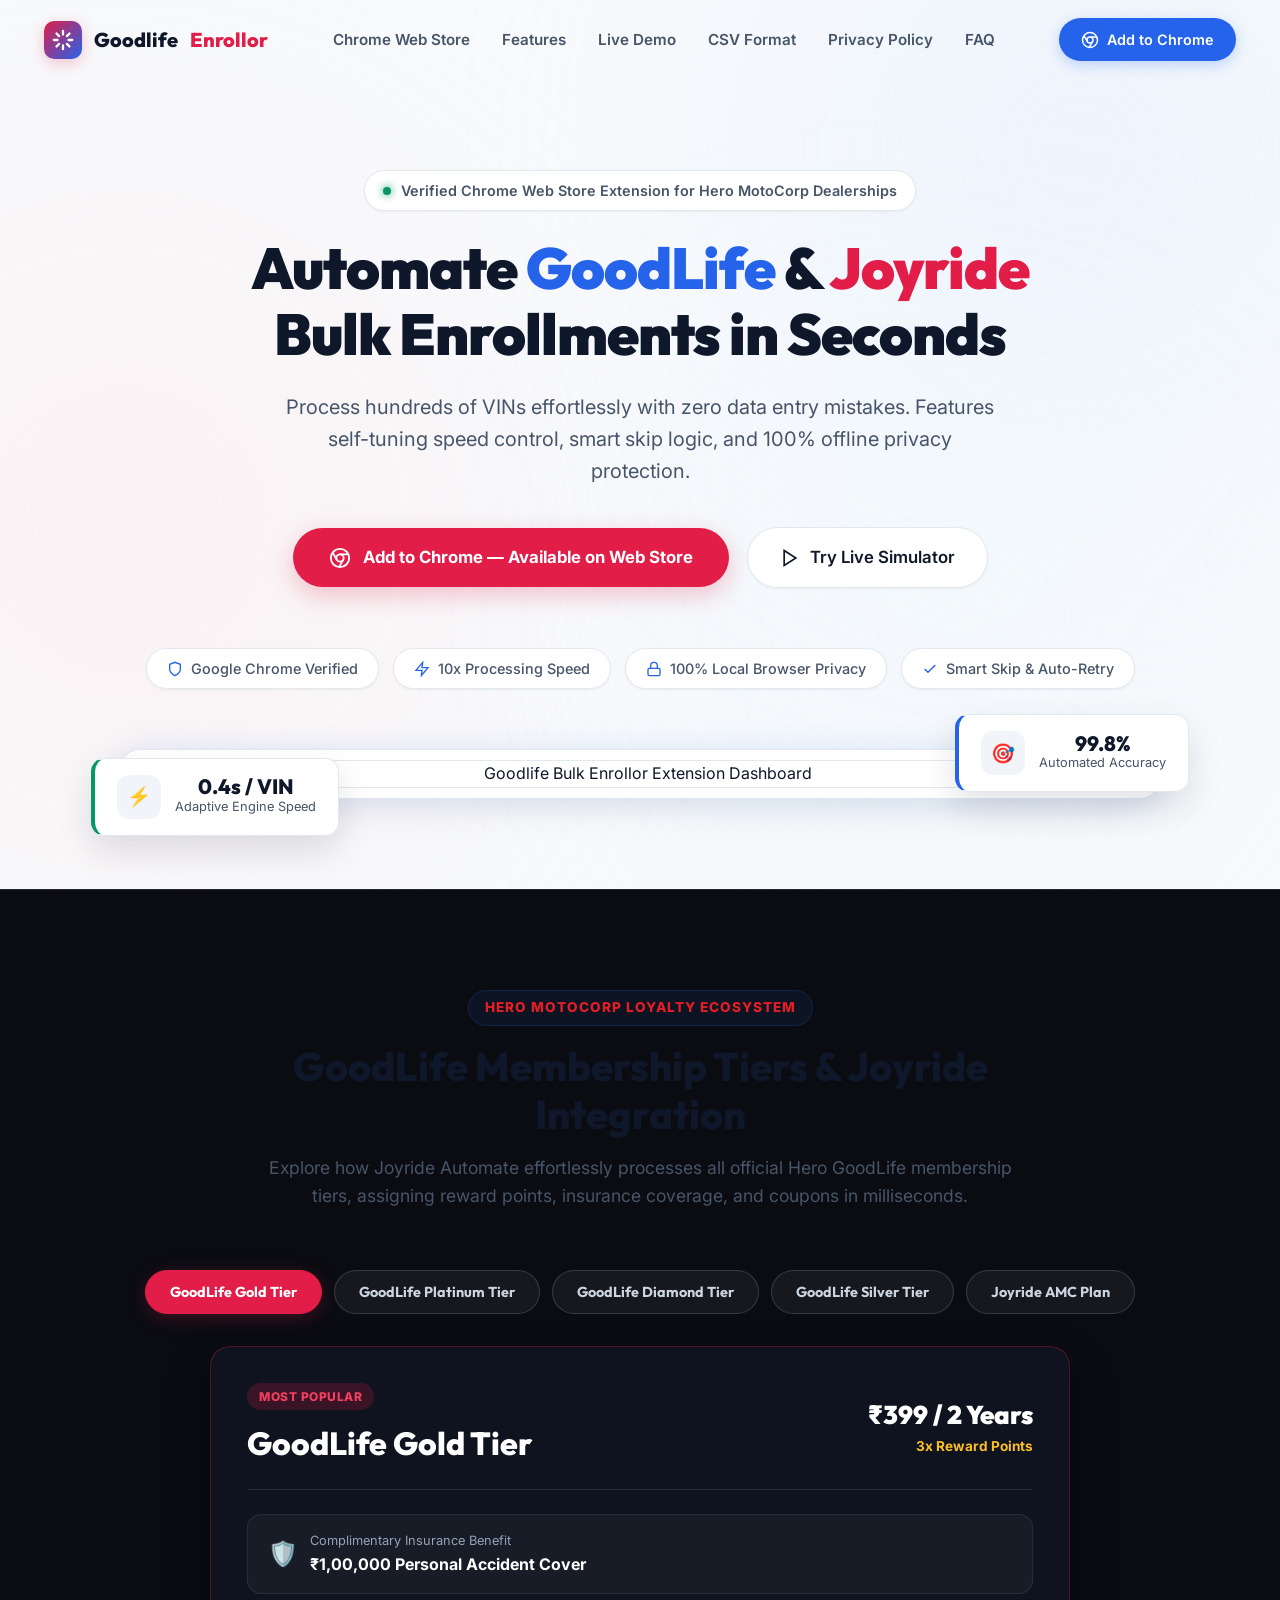
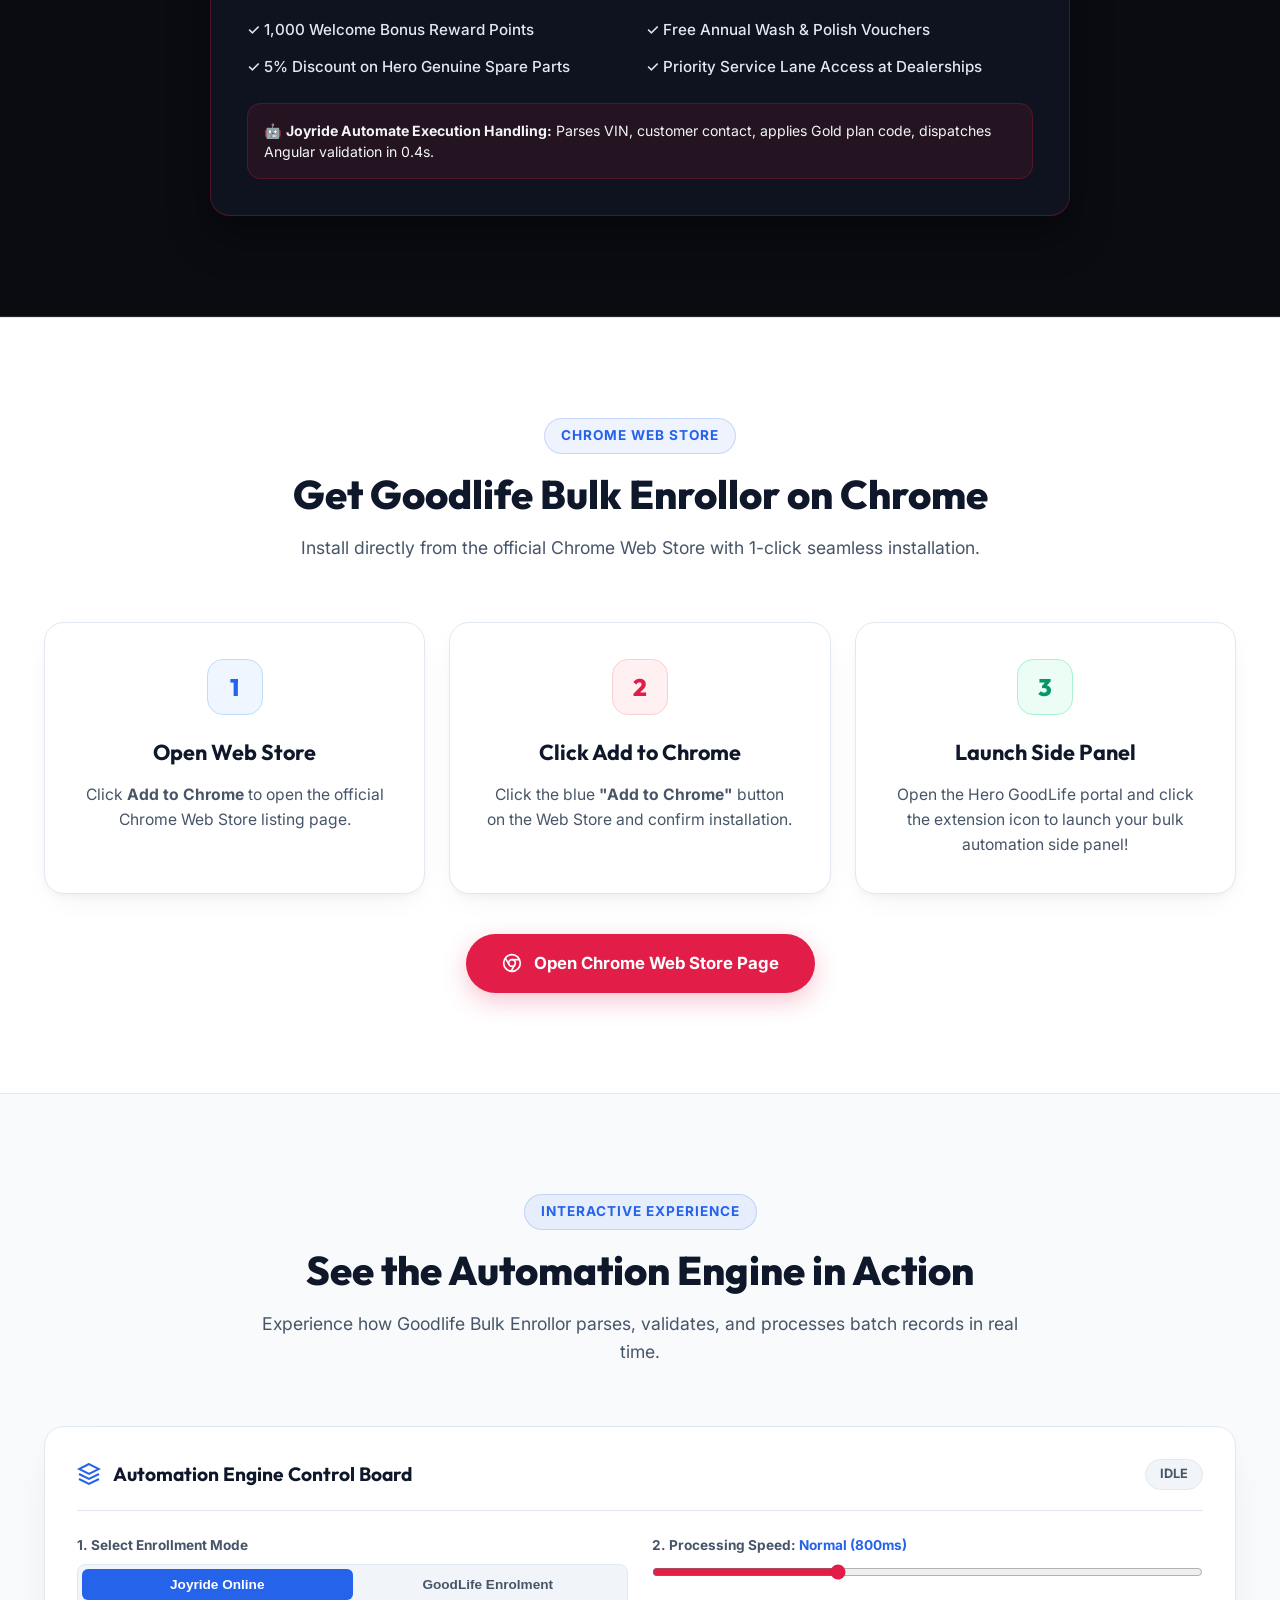
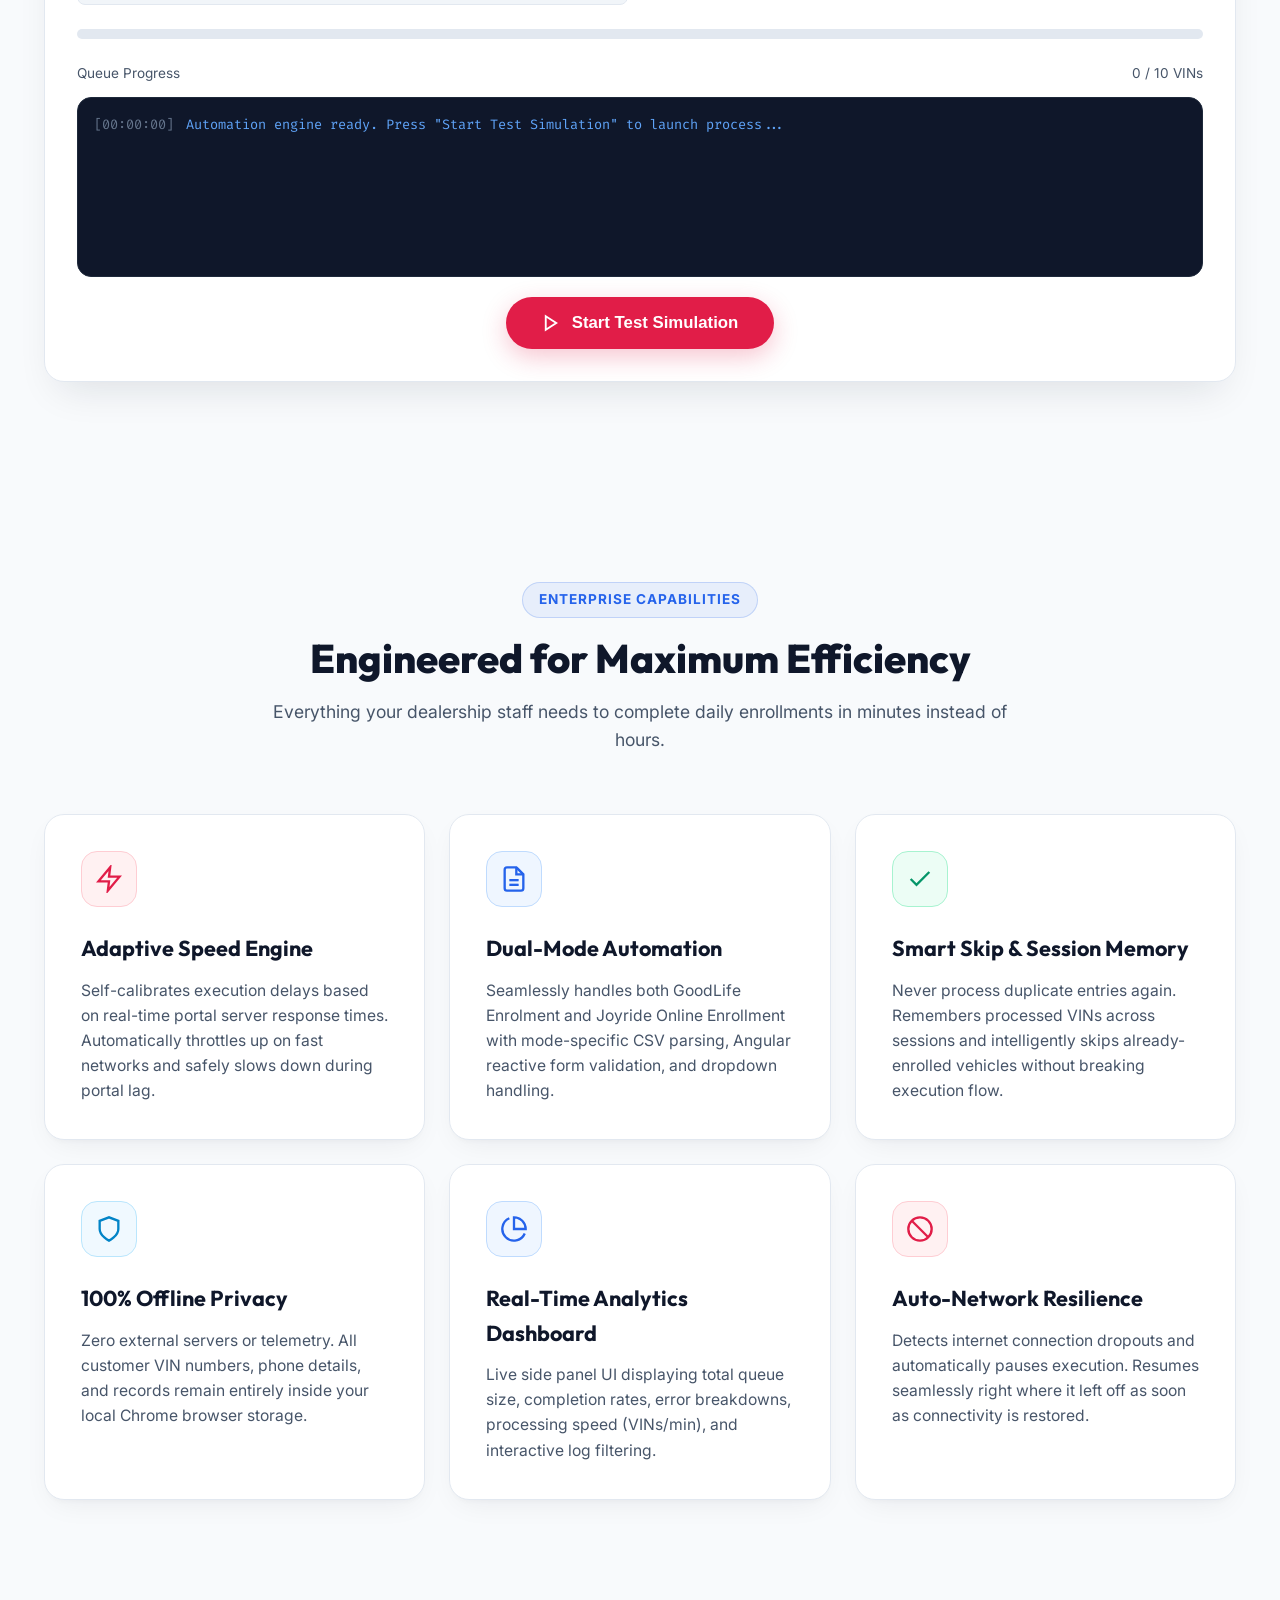
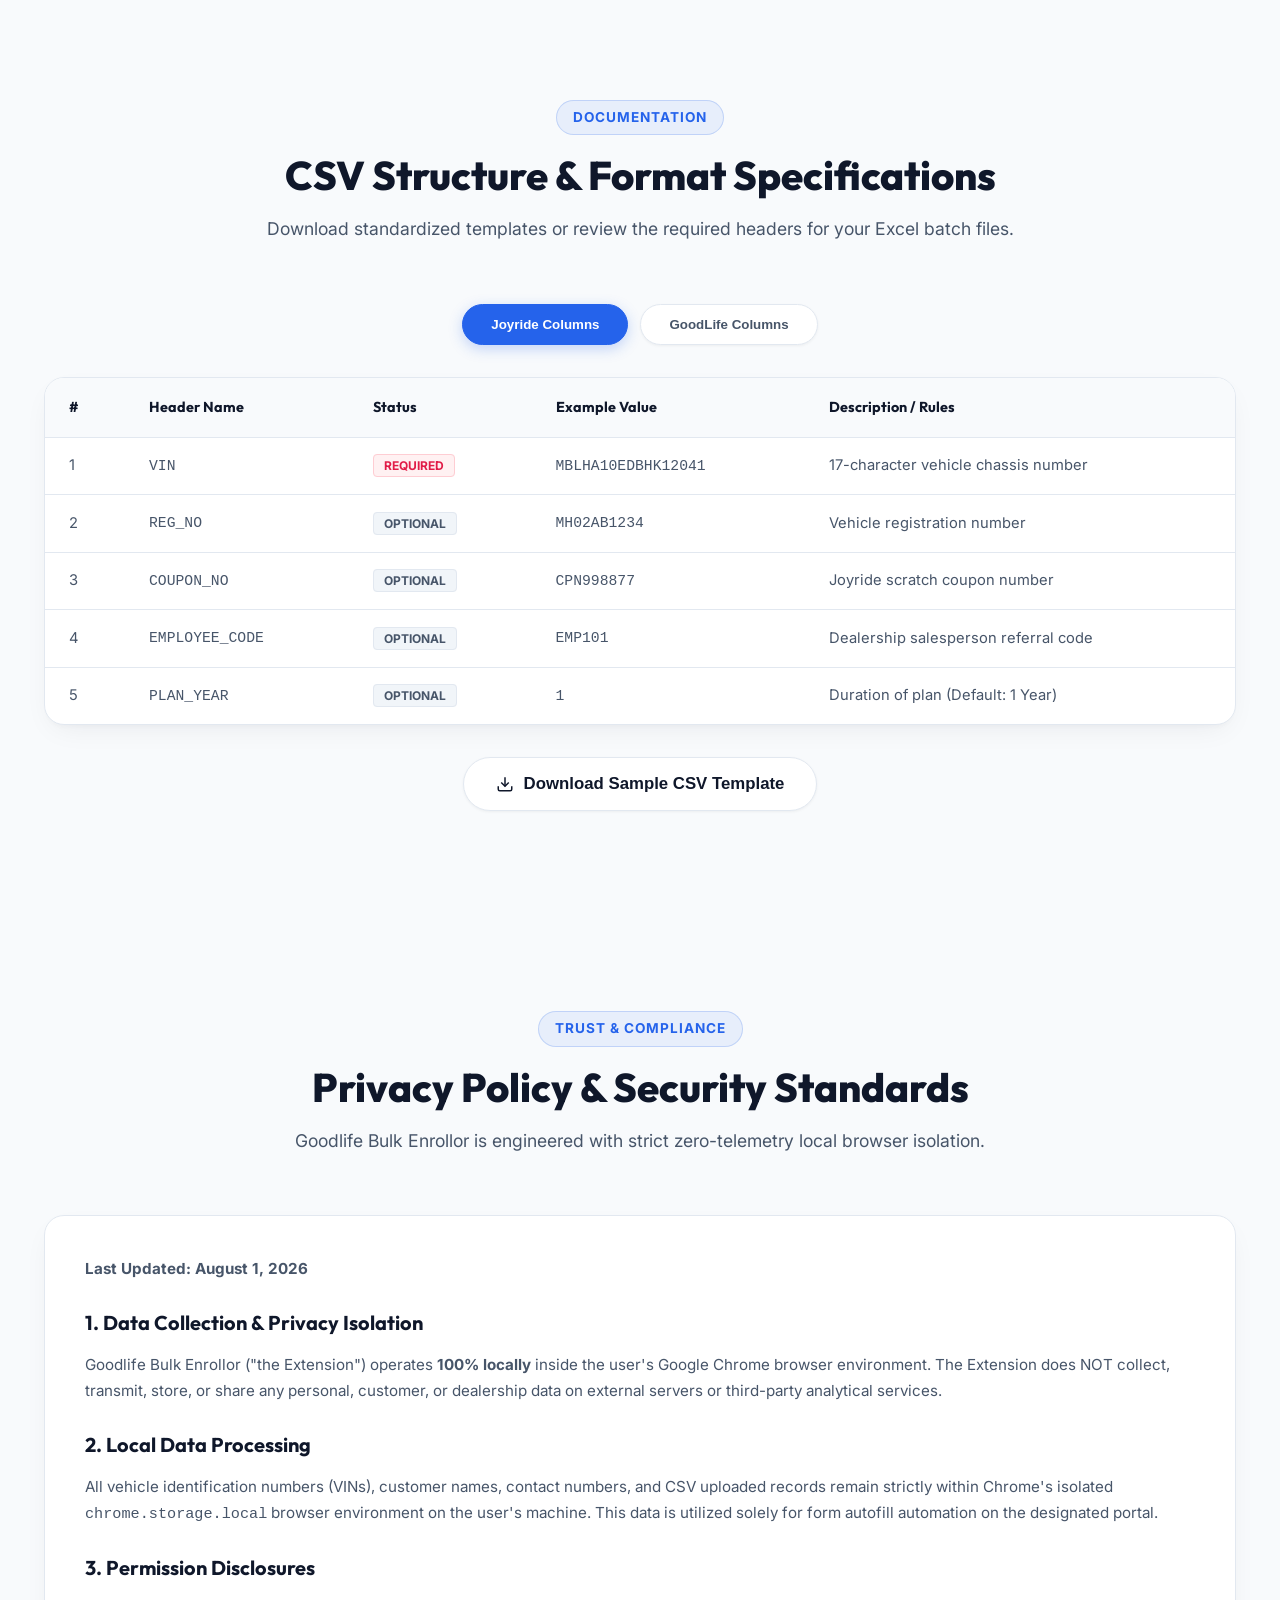
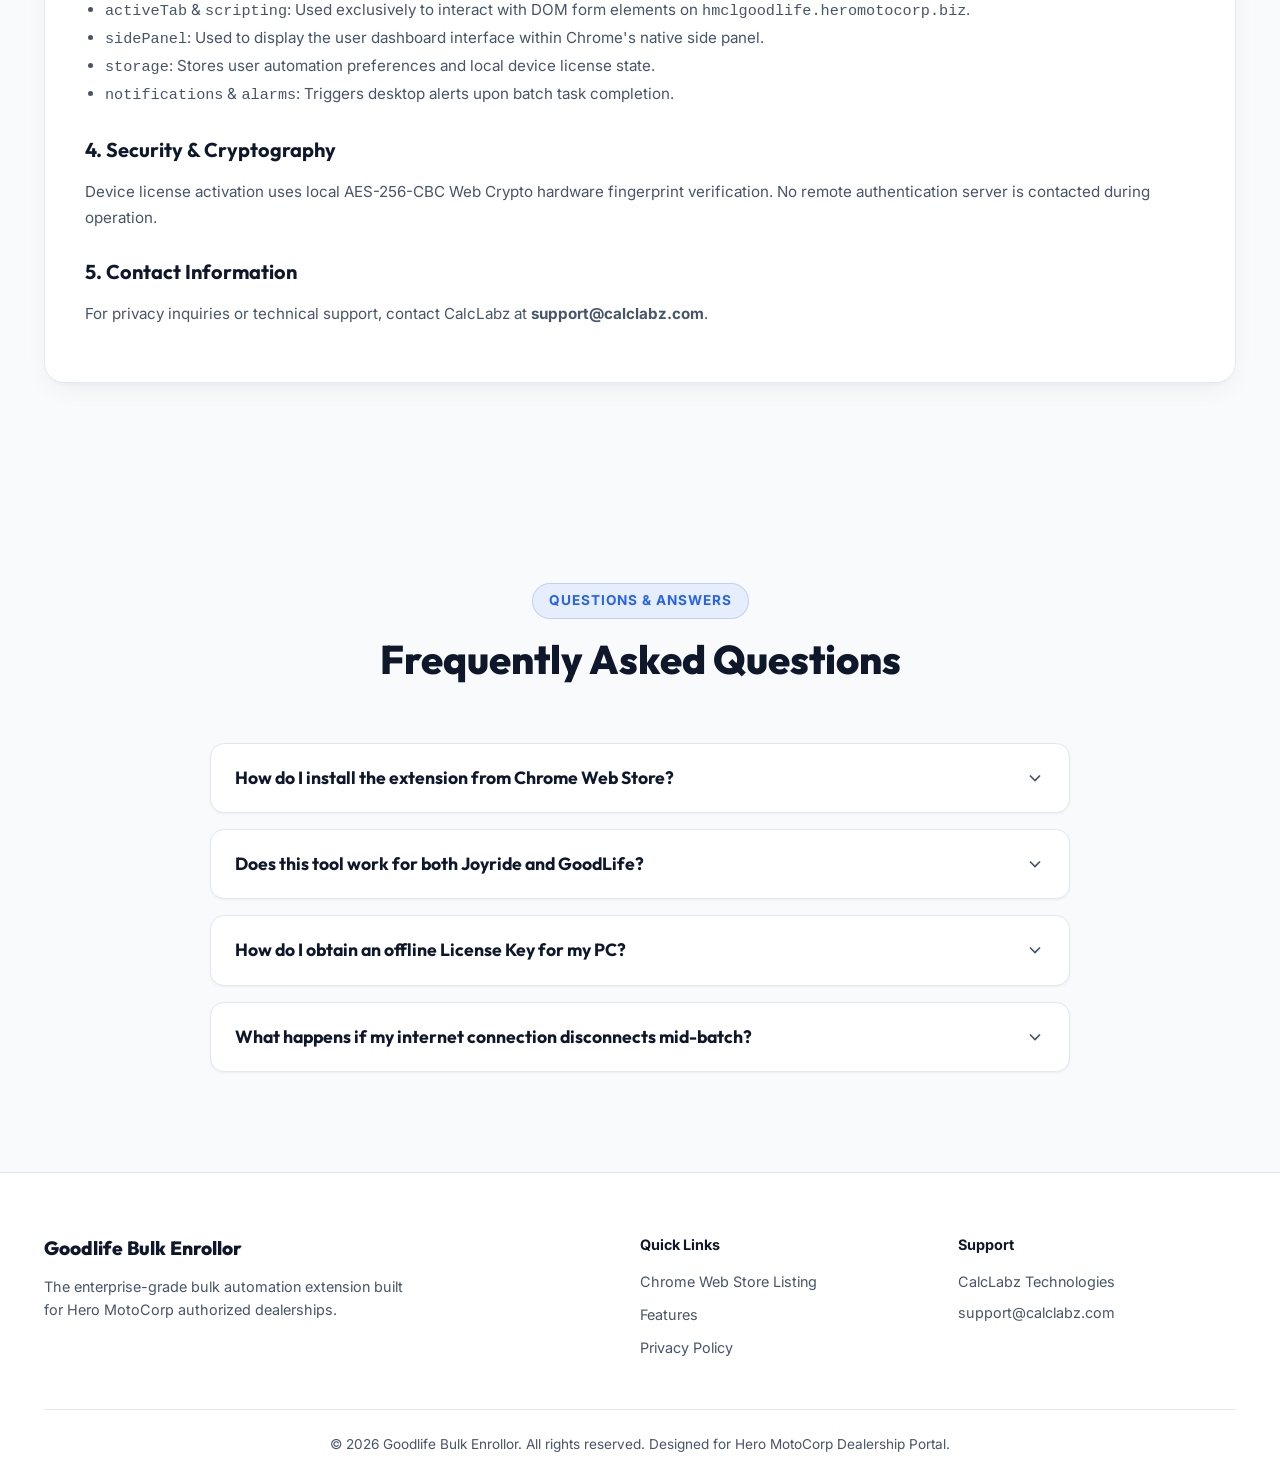
==== legacy-static/index.html @ 83f3bf1a "Initial commit: Goodlife Bulk Enrollor website" ====
<!DOCTYPE html>
<html lang="en">
<head>
  <meta charset="UTF-8">
  <meta name="viewport" content="width=device-width, initial-scale=1.0">
  <title>Goodlife Bulk Enrollor v4.0 — Official Chrome Web Store Extension</title>
  <meta name="description" content="Add Goodlife Bulk Enrollor v4.0 Chrome Extension directly from the Chrome Web Store for Hero MotoCorp authorized dealerships. Automate GoodLife & Joyride enrollments 10x faster.">
  <meta name="keywords" content="Goodlife Bulk Enrollor, Chrome Web Store, Hero MotoCorp, Joyride enrollment, Hero GoodLife portal, bulk VIN automation">
  <meta name="author" content="CalcLabz">
  
  <!-- Open Graph / Social Media -->
  <meta property="og:title" content="Goodlife Bulk Enrollor v4.0 — Chrome Web Store">
  <meta property="og:description" content="Bulk automation for GoodLife & Joyride enrollment on Hero GoodLife portal. Smart validation, intelligent processing, and offline privacy.">
  <meta property="og:type" content="website">
  <meta property="og:image" content="assets/promo_large_1280x800.png">

  <!-- Google Fonts -->
  <link rel="preconnect" href="https://fonts.googleapis.com">
  <link rel="preconnect" href="https://fonts.gstatic.com" crossorigin>
  <link href="https://fonts.googleapis.com/css2?family=Inter:wght@400;500;600;700;800&family=Outfit:wght@600;700;800;900&family=Fira+Code:wght@400;500&display=swap" rel="stylesheet">
  
  <!-- Styles -->
  <link rel="stylesheet" href="styles.css">
</head>
<body>

  <!-- Ambient Glow Effects -->
  <div class="bg-glow-container" aria-hidden="true">
    <div class="glow-orb glow-orb-1"></div>
    <div class="glow-orb glow-orb-2"></div>
    <div class="glow-orb glow-orb-3"></div>
  </div>

  <!-- Navigation Bar -->
  <nav class="navbar" id="navbar">
    <div class="container nav-container">
      <a href="#" class="brand-logo" id="nav-brand">
        <div class="brand-icon">
          <svg width="22" height="22" viewBox="0 0 24 24" fill="none" stroke="currentColor" stroke-width="2.5" stroke-linecap="round" stroke-linejoin="round"><path d="M12 2v4M12 18v4M4.93 4.93l2.83 2.83M16.24 16.24l2.83 2.83M2 12h4M18 12h4M4.93 19.07l2.83-2.83M16.24 7.76l2.83-2.83"/></svg>
        </div>
        Goodlife <span class="text-gradient-red">Enrollor</span>
      </a>

      <ul class="nav-links">
        <li><a href="#install" class="nav-link" id="link-install">Chrome Web Store</a></li>
        <li><a href="#features" class="nav-link" id="link-features">Features</a></li>
        <li><a href="#simulator" class="nav-link" id="link-simulator">Live Demo</a></li>
        <li><a href="#csv-guide" class="nav-link" id="link-csv">CSV Format</a></li>
        <li><a href="#privacy-policy" class="nav-link" id="link-privacy">Privacy Policy</a></li>
        <li><a href="#faq" class="nav-link" id="link-faq">FAQ</a></li>
      </ul>

      <a href="https://chromewebstore.google.com/" target="_blank" rel="noopener noreferrer" class="nav-cta-btn" id="nav-cws-btn">
        <svg width="18" height="18" viewBox="0 0 24 24" fill="none" stroke="currentColor" stroke-width="2"><circle cx="12" cy="12" r="10"/><circle cx="12" cy="12" r="4"/><line x1="21.17" y1="8" x2="12" y2="8"/><line x1="3.95" y1="6.06" x2="8.54" y2="14"/><line x1="10.88" y1="21.94" x2="15.46" y2="14"/></svg>
        Add to Chrome
      </a>
    </div>
  </nav>

  <!-- Hero Section -->
  <section class="hero" id="hero">
    <div class="container">
      <div class="hero-badge">
        <span class="hero-badge-dot"></span>
        Verified Chrome Web Store Extension for Hero MotoCorp Dealerships
      </div>

      <h1 class="hero-title">
        Automate <span class="text-gradient-blue">GoodLife</span> & <span class="text-gradient-red">Joyride</span> Bulk Enrollments in Seconds
      </h1>

      <p class="hero-description">
        Process hundreds of VINs effortlessly with zero data entry mistakes. Features self-tuning speed control, smart skip logic, and 100% offline privacy protection.
      </p>

      <div class="hero-actions">
        <a href="https://chromewebstore.google.com/" target="_blank" rel="noopener noreferrer" class="btn-primary" id="btn-hero-cws">
          <svg width="22" height="22" viewBox="0 0 24 24" fill="none" stroke="currentColor" stroke-width="2"><circle cx="12" cy="12" r="10"/><circle cx="12" cy="12" r="4"/><line x1="21.17" y1="8" x2="12" y2="8"/><line x1="3.95" y1="6.06" x2="8.54" y2="14"/><line x1="10.88" y1="21.94" x2="15.46" y2="14"/></svg>
          Add to Chrome — Available on Web Store
        </a>
        <a href="#simulator" class="btn-secondary" id="btn-hero-demo">
          <svg width="20" height="20" viewBox="0 0 24 24" fill="none" stroke="currentColor" stroke-width="2"><polygon points="5 3 19 12 5 21 5 3"/></svg>
          Try Live Simulator
        </a>
      </div>

      <div class="feature-pills">
        <div class="pill">
          <svg width="16" height="16" viewBox="0 0 24 24" fill="none" stroke="currentColor" stroke-width="2"><path d="M12 22s8-4 8-10V5l-8-3-8 3v7c0 6 8 10 8 10z"/></svg>
          Google Chrome Verified
        </div>
        <div class="pill">
          <svg width="16" height="16" viewBox="0 0 24 24" fill="none" stroke="currentColor" stroke-width="2"><path d="M13 2L3 14h9l-1 8 10-12h-9l1-8z"/></svg>
          10x Processing Speed
        </div>
        <div class="pill">
          <svg width="16" height="16" viewBox="0 0 24 24" fill="none" stroke="currentColor" stroke-width="2"><rect x="3" y="11" width="18" height="11" rx="2" ry="2"/><path d="M7 11V7a5 5 0 0 1 10 0v4"/></svg>
          100% Local Browser Privacy
        </div>
        <div class="pill">
          <svg width="16" height="16" viewBox="0 0 24 24" fill="none" stroke="currentColor" stroke-width="2"><polyline points="20 6 9 17 4 12"/></svg>
          Smart Skip & Auto-Retry
        </div>
      </div>

      <!-- App Product Screenshot Showcase -->
      <div class="showcase-frame">
        <img src="assets/promo_large_1280x800.png" alt="Goodlife Bulk Enrollor Extension Dashboard" class="showcase-img" id="hero-showcase-img">

        <!-- Floating Stats Widgets -->
        <div class="floating-stat floating-stat-1">
          <div class="stat-icon-wrap" style="color: #059669;">⚡</div>
          <div>
            <div class="stat-val">0.4s / VIN</div>
            <div class="stat-lbl">Adaptive Engine Speed</div>
          </div>
        </div>

        <div class="floating-stat floating-stat-2">
          <div class="stat-icon-wrap" style="color: #2563eb;">🎯</div>
          <div>
            <div class="stat-val">99.8%</div>
            <div class="stat-lbl">Automated Accuracy</div>
          </div>
        </div>
  </section>

  <!-- Hero GoodLife Membership Tiers & Joyride Integration Section (Inspired by heromotocorp.com/en-in/good-life.html) -->
  <section class="section" id="tiers" style="background: #0a0c12; border-top: 1px solid rgba(255,255,255,0.1); border-bottom: 1px solid rgba(255,255,255,0.1);">
    <div class="container">
      <div class="section-header">
        <div class="section-tag" style="color: #E31E24; font-weight: 800;">Hero MotoCorp Loyalty Ecosystem</div>
        <h2 class="section-title">GoodLife Membership Tiers & Joyride Integration</h2>
        <p class="section-subtitle">Explore how Joyride Automate effortlessly processes all official Hero GoodLife membership tiers, assigning reward points, insurance coverage, and coupons in milliseconds.</p>
      </div>

      <!-- Tier Tabs -->
      <div class="tier-tabs-container" style="display: flex; flex-wrap: wrap; justify-content: center; gap: 12px; margin-bottom: 32px;">
        <button class="tier-tab-btn active" data-tier="gold">GoodLife Gold Tier</button>
        <button class="tier-tab-btn" data-tier="platinum">GoodLife Platinum Tier</button>
        <button class="tier-tab-btn" data-tier="diamond">GoodLife Diamond Tier</button>
        <button class="tier-tab-btn" data-tier="silver">GoodLife Silver Tier</button>
        <button class="tier-tab-btn" data-tier="joyride">Joyride AMC Plan</button>
      </div>

      <!-- Active Tier Display Card -->
      <div id="tier-card-container" class="tier-card-box">
        <div class="tier-card-header">
          <div>
            <span class="tier-badge" id="tier-badge-text">MOST POPULAR</span>
            <h3 class="tier-title" id="tier-title-text">GoodLife Gold Tier</h3>
          </div>
          <div style="text-align: right;">
            <div class="tier-price" id="tier-price-text">₹399 / 2 Years</div>
            <div class="tier-points" id="tier-points-text">3x Reward Points</div>
          </div>
        </div>

        <div class="tier-insurance-box">
          <div style="font-size: 1.5rem; margin-right: 12px;">🛡️</div>
          <div>
            <div style="font-size: 0.8rem; color: #94a3b8;">Complimentary Insurance Benefit</div>
            <div style="font-weight: 700; color: #ffffff;" id="tier-insurance-text">₹1,00,000 Personal Accident Cover</div>
          </div>
        </div>

        <ul class="tier-perks-list" id="tier-perks-list">
          <li>✓ 1,000 Welcome Bonus Reward Points</li>
          <li>✓ Free Annual Wash & Polish Vouchers</li>
          <li>✓ 5% Discount on Hero Genuine Spare Parts</li>
          <li>✓ Priority Service Lane Access at Dealerships</li>
        </ul>

        <div class="tier-automation-note">
          🤖 <strong>Joyride Automate Execution Handling:</strong> <span id="tier-note-text">Parses VIN, customer contact, applies Gold plan code, dispatches Angular validation in 0.4s.</span>
        </div>
      </div>
    </div>
  </section>

  <!-- Chrome Web Store Direct Install Banner -->
  <section class="section" id="install" style="background: #ffffff; border-top: 1px solid var(--border-light); border-bottom: 1px solid var(--border-light);">
    <div class="container">
      <div class="section-header">
        <div class="section-tag">Chrome Web Store</div>
        <h2 class="section-title">Get Goodlife Bulk Enrollor on Chrome</h2>
        <p class="section-subtitle">Install directly from the official Chrome Web Store with 1-click seamless installation.</p>
      </div>

      <div class="features-grid" style="grid-template-columns: repeat(auto-fit, minmax(300px, 1fr));">
        <!-- Step 1 -->
        <div class="card" style="text-align: center;">
          <div class="card-icon blue" style="margin: 0 auto 20px;">
            <span style="font-family: var(--font-heading); font-size: 1.5rem; font-weight: 800;">1</span>
          </div>
          <h3 class="card-title">Open Web Store</h3>
          <p class="card-text">
            Click <strong>Add to Chrome</strong> to open the official Chrome Web Store listing page.
          </p>
        </div>

        <!-- Step 2 -->
        <div class="card" style="text-align: center;">
          <div class="card-icon red" style="margin: 0 auto 20px;">
            <span style="font-family: var(--font-heading); font-size: 1.5rem; font-weight: 800;">2</span>
          </div>
          <h3 class="card-title">Click Add to Chrome</h3>
          <p class="card-text">
            Click the blue <strong>"Add to Chrome"</strong> button on the Web Store and confirm installation.
          </p>
        </div>

        <!-- Step 3 -->
        <div class="card" style="text-align: center;">
          <div class="card-icon green" style="margin: 0 auto 20px;">
            <span style="font-family: var(--font-heading); font-size: 1.5rem; font-weight: 800;">3</span>
          </div>
          <h3 class="card-title">Launch Side Panel</h3>
          <p class="card-text">
            Open the Hero GoodLife portal and click the extension icon to launch your bulk automation side panel!
          </p>
        </div>
      </div>

      <div style="text-align: center; margin-top: 40px;">
        <a href="https://chromewebstore.google.com/" target="_blank" rel="noopener noreferrer" class="btn-primary">
          <svg width="20" height="20" viewBox="0 0 24 24" fill="none" stroke="currentColor" stroke-width="2"><circle cx="12" cy="12" r="10"/><circle cx="12" cy="12" r="4"/><line x1="21.17" y1="8" x2="12" y2="8"/><line x1="3.95" y1="6.06" x2="8.54" y2="14"/><line x1="10.88" y1="21.94" x2="15.46" y2="14"/></svg>
          Open Chrome Web Store Page
        </a>
      </div>
    </div>
  </section>

  <!-- Live Automation Simulator Section -->
  <section class="section" id="simulator">
    <div class="container">
      <div class="section-header">
        <div class="section-tag">Interactive Experience</div>
        <h2 class="section-title">See the Automation Engine in Action</h2>
        <p class="section-subtitle">Experience how Goodlife Bulk Enrollor parses, validates, and processes batch records in real time.</p>
      </div>

      <div class="simulator-box">
        <div class="sim-header">
          <div class="sim-title">
            <svg width="24" height="24" viewBox="0 0 24 24" fill="none" stroke="#2563eb" stroke-width="2"><polygon points="12 2 2 7 12 12 22 7 12 2"/><polyline points="2 17 12 22 22 17"/><polyline points="2 12 12 17 22 12"/></svg>
            Automation Engine Control Board
          </div>
          <span class="sim-status-badge" id="sim-badge">IDLE</span>
        </div>

        <div class="sim-controls-grid">
          <div class="sim-field-group">
            <label class="sim-label">1. Select Enrollment Mode</label>
            <div class="sim-tab-group">
              <button class="sim-tab-btn active" id="sim-tab-joyride">Joyride Online</button>
              <button class="sim-tab-btn" id="sim-tab-goodlife">GoodLife Enrolment</button>
            </div>
          </div>

          <div class="sim-field-group">
            <label class="sim-label">2. Processing Speed: <span id="sim-speed-val" style="color: #2563eb;">Normal (800ms)</span></label>
            <input type="range" min="1" max="4" value="2" class="sim-slider" id="sim-speed-slider">
          </div>
        </div>

        <div class="sim-progress-bar">
          <div class="sim-progress-fill" id="sim-progress-fill"></div>
        </div>

        <div style="display: flex; justify-content: space-between; margin-bottom: 12px; font-size: 0.85rem; color: var(--text-muted);">
          <span>Queue Progress</span>
          <span id="sim-count-text">0 / 10 VINs</span>
        </div>

        <div class="sim-output-console" id="sim-log">
          <div class="log-line"><span class="log-time">[00:00:00]</span> <span class="log-info">Automation engine ready. Press "Start Test Simulation" to launch process...</span></div>
        </div>

        <div style="text-align: center;">
          <button class="btn-primary" id="btn-start-sim">
            <svg width="18" height="18" viewBox="0 0 24 24" fill="none" stroke="currentColor" stroke-width="2.5"><polygon points="5 3 19 12 5 21 5 3"/></svg>
            Start Test Simulation
          </button>
          <button class="btn-secondary" id="btn-stop-sim" style="display: none; color: #e11d48; border-color: rgba(225, 29, 72, 0.3);">
            <svg width="18" height="18" viewBox="0 0 24 24" fill="none" stroke="currentColor" stroke-width="2.5"><rect x="6" y="6" width="12" height="12"/></svg>
            Pause Automation
          </button>
        </div>
      </div>
    </div>
  </section>

  <!-- Key Features Grid -->
  <section class="section" id="features">
    <div class="container">
      <div class="section-header">
        <div class="section-tag">Enterprise Capabilities</div>
        <h2 class="section-title">Engineered for Maximum Efficiency</h2>
        <p class="section-subtitle">Everything your dealership staff needs to complete daily enrollments in minutes instead of hours.</p>
      </div>

      <div class="features-grid">
        <!-- Feature 1 -->
        <div class="card">
          <div class="card-icon red">
            <svg width="28" height="28" viewBox="0 0 24 24" fill="none" stroke="currentColor" stroke-width="2"><polygon points="13 2 3 14 12 14 11 22 21 10 12 10 13 2"/></svg>
          </div>
          <h3 class="card-title">Adaptive Speed Engine</h3>
          <p class="card-text">Self-calibrates execution delays based on real-time portal server response times. Automatically throttles up on fast networks and safely slows down during portal lag.</p>
        </div>

        <!-- Feature 2 -->
        <div class="card">
          <div class="card-icon">
            <svg width="28" height="28" viewBox="0 0 24 24" fill="none" stroke="currentColor" stroke-width="2"><path d="M14 2H6a2 2 0 0 0-2 2v16a2 2 0 0 0 2 2h12a2 2 0 0 0 2-2V8z"/><polyline points="14 2 14 8 20 8"/><line x1="16" y1="13" x2="8" y2="13"/><line x1="16" y1="17" x2="8" y2="17"/></svg>
          </div>
          <h3 class="card-title">Dual-Mode Automation</h3>
          <p class="card-text">Seamlessly handles both GoodLife Enrolment and Joyride Online Enrollment with mode-specific CSV parsing, Angular reactive form validation, and dropdown handling.</p>
        </div>

        <!-- Feature 3 -->
        <div class="card">
          <div class="card-icon green">
            <svg width="28" height="28" viewBox="0 0 24 24" fill="none" stroke="currentColor" stroke-width="2"><polyline points="20 6 9 17 4 12"/></svg>
          </div>
          <h3 class="card-title">Smart Skip & Session Memory</h3>
          <p class="card-text">Never process duplicate entries again. Remembers processed VINs across sessions and intelligently skips already-enrolled vehicles without breaking execution flow.</p>
        </div>

        <!-- Feature 4 -->
        <div class="card">
          <div class="card-icon cyan">
            <svg width="28" height="28" viewBox="0 0 24 24" fill="none" stroke="currentColor" stroke-width="2"><path d="M12 22s8-4 8-10V5l-8-3-8 3v7c0 6 8 10 8 10z"/></svg>
          </div>
          <h3 class="card-title">100% Offline Privacy</h3>
          <p class="card-text">Zero external servers or telemetry. All customer VIN numbers, phone details, and records remain entirely inside your local Chrome browser storage.</p>
        </div>

        <!-- Feature 5 -->
        <div class="card">
          <div class="card-icon">
            <svg width="28" height="28" viewBox="0 0 24 24" fill="none" stroke="currentColor" stroke-width="2"><path d="M21.21 15.89A10 10 0 1 1 8 2.83"/><path d="M22 12A10 10 0 0 0 12 2v10z"/></svg>
          </div>
          <h3 class="card-title">Real-Time Analytics Dashboard</h3>
          <p class="card-text">Live side panel UI displaying total queue size, completion rates, error breakdowns, processing speed (VINs/min), and interactive log filtering.</p>
        </div>

        <!-- Feature 6 -->
        <div class="card">
          <div class="card-icon red">
            <svg width="28" height="28" viewBox="0 0 24 24" fill="none" stroke="currentColor" stroke-width="2"><circle cx="12" cy="12" r="10"/><line x1="4.93" y1="4.93" x2="19.07" y2="19.07"/></svg>
          </div>
          <h3 class="card-title">Auto-Network Resilience</h3>
          <p class="card-text">Detects internet connection dropouts and automatically pauses execution. Resumes seamlessly right where it left off as soon as connectivity is restored.</p>
        </div>
      </div>
    </div>
  </section>

  <!-- CSV Format Guide Section -->
  <section class="section" id="csv-guide">
    <div class="container">
      <div class="section-header">
        <div class="section-tag">Documentation</div>
        <h2 class="section-title">CSV Structure & Format Specifications</h2>
        <p class="section-subtitle">Download standardized templates or review the required headers for your Excel batch files.</p>
      </div>

      <div class="csv-tabs">
        <button class="csv-tab-btn active" id="csv-tab-joyride">Joyride Columns</button>
        <button class="csv-tab-btn" id="csv-tab-goodlife">GoodLife Columns</button>
      </div>

      <div class="table-wrapper">
        <!-- Joyride Table -->
        <table class="data-table" id="table-joyride">
          <thead>
            <tr>
              <th>#</th>
              <th>Header Name</th>
              <th>Status</th>
              <th>Example Value</th>
              <th>Description / Rules</th>
            </tr>
          </thead>
          <tbody>
            <tr>
              <td>1</td>
              <td><code>VIN</code></td>
              <td><span class="req-badge req-yes">Required</span></td>
              <td><code>MBLHA10EDBHK12041</code></td>
              <td>17-character vehicle chassis number</td>
            </tr>
            <tr>
              <td>2</td>
              <td><code>REG_NO</code></td>
              <td><span class="req-badge req-no">Optional</span></td>
              <td><code>MH02AB1234</code></td>
              <td>Vehicle registration number</td>
            </tr>
            <tr>
              <td>3</td>
              <td><code>COUPON_NO</code></td>
              <td><span class="req-badge req-no">Optional</span></td>
              <td><code>CPN998877</code></td>
              <td>Joyride scratch coupon number</td>
            </tr>
            <tr>
              <td>4</td>
              <td><code>EMPLOYEE_CODE</code></td>
              <td><span class="req-badge req-no">Optional</span></td>
              <td><code>EMP101</code></td>
              <td>Dealership salesperson referral code</td>
            </tr>
            <tr>
              <td>5</td>
              <td><code>PLAN_YEAR</code></td>
              <td><span class="req-badge req-no">Optional</span></td>
              <td><code>1</code></td>
              <td>Duration of plan (Default: 1 Year)</td>
            </tr>
          </tbody>
        </table>

        <!-- GoodLife Table -->
        <table class="data-table" id="table-goodlife" style="display: none;">
          <thead>
            <tr>
              <th>#</th>
              <th>Header Name</th>
              <th>Status</th>
              <th>Example Value</th>
              <th>Description / Rules</th>
            </tr>
          </thead>
          <tbody>
            <tr>
              <td>1</td>
              <td><code>VIN</code></td>
              <td><span class="req-badge req-yes">Required</span></td>
              <td><code>MBLHA10EDBHK12041</code></td>
              <td>17-character vehicle chassis number</td>
            </tr>
            <tr>
              <td>2</td>
              <td><code>CUSTOMER_NAME</code></td>
              <td><span class="req-badge req-yes">Required</span></td>
              <td><code>Rajesh Kumar</code></td>
              <td>Full customer name</td>
            </tr>
            <tr>
              <td>3</td>
              <td><code>MOBILE</code></td>
              <td><span class="req-badge req-yes">Required</span></td>
              <td><code>9876543210</code></td>
              <td>10-digit primary mobile number</td>
            </tr>
            <tr>
              <td>4</td>
              <td><code>DOB</code></td>
              <td><span class="req-badge req-no">Optional</span></td>
              <td><code>1992-05-15</code></td>
              <td>Date of birth (YYYY-MM-DD)</td>
            </tr>
            <tr>
              <td>5</td>
              <td><code>STATE</code></td>
              <td><span class="req-badge req-no">Optional</span></td>
              <td><code>Maharashtra</code></td>
              <td>Cascading district dropdown state</td>
            </tr>
          </tbody>
        </table>
      </div>

      <div style="text-align: center; margin-top: 32px;">
        <button class="btn-secondary" id="btn-download-csv">
          <svg width="18" height="18" viewBox="0 0 24 24" fill="none" stroke="currentColor" stroke-width="2"><path d="M21 15v4a2 2 0 0 1-2 2H5a2 2 0 0 1-2-2v-4"/><polyline points="7 10 12 15 17 10"/><line x1="12" y1="15" x2="12" y2="3"/></svg>
          Download Sample CSV Template
        </button>
      </div>
    </div>
  </section>

  <!-- Official Privacy Policy Section (For Chrome Web Store Compliance) -->
  <section class="section" id="privacy-policy">
    <div class="container">
      <div class="section-header">
        <div class="section-tag">Trust & Compliance</div>
        <h2 class="section-title">Privacy Policy & Security Standards</h2>
        <p class="section-subtitle">Goodlife Bulk Enrollor is engineered with strict zero-telemetry local browser isolation.</p>
      </div>

      <div class="privacy-box">
        <p><strong>Last Updated: August 1, 2026</strong></p>

        <h3>1. Data Collection & Privacy Isolation</h3>
        <p>Goodlife Bulk Enrollor ("the Extension") operates <strong>100% locally</strong> inside the user's Google Chrome browser environment. The Extension does NOT collect, transmit, store, or share any personal, customer, or dealership data on external servers or third-party analytical services.</p>

        <h3>2. Local Data Processing</h3>
        <p>All vehicle identification numbers (VINs), customer names, contact numbers, and CSV uploaded records remain strictly within Chrome's isolated <code>chrome.storage.local</code> browser environment on the user's machine. This data is utilized solely for form autofill automation on the designated portal.</p>

        <h3>3. Permission Disclosures</h3>
        <ul>
          <li><code>activeTab</code> & <code>scripting</code>: Used exclusively to interact with DOM form elements on <code>hmclgoodlife.heromotocorp.biz</code>.</li>
          <li><code>sidePanel</code>: Used to display the user dashboard interface within Chrome's native side panel.</li>
          <li><code>storage</code>: Stores user automation preferences and local device license state.</li>
          <li><code>notifications</code> & <code>alarms</code>: Triggers desktop alerts upon batch task completion.</li>
        </ul>

        <h3>4. Security & Cryptography</h3>
        <p>Device license activation uses local AES-256-CBC Web Crypto hardware fingerprint verification. No remote authentication server is contacted during operation.</p>

        <h3>5. Contact Information</h3>
        <p>For privacy inquiries or technical support, contact CalcLabz at <strong>support@calclabz.com</strong>.</p>
      </div>
    </div>
  </section>

  <!-- FAQ Section -->
  <section class="section" id="faq">
    <div class="container">
      <div class="section-header">
        <div class="section-tag">Questions & Answers</div>
        <h2 class="section-title">Frequently Asked Questions</h2>
      </div>

      <div class="faq-grid">
        <div class="faq-item">
          <div class="faq-question">
            How do I install the extension from Chrome Web Store?
            <svg class="faq-chevron" width="20" height="20" viewBox="0 0 24 24" fill="none" stroke="currentColor" stroke-width="2"><polyline points="6 9 12 15 18 9"/></svg>
          </div>
          <div class="faq-answer">
            Click the "Add to Chrome" button at the top to open our official Chrome Web Store page, then click "Add to Chrome" and confirm permissions.
          </div>
        </div>

        <div class="faq-item">
          <div class="faq-question">
            Does this tool work for both Joyride and GoodLife?
            <svg class="faq-chevron" width="20" height="20" viewBox="0 0 24 24" fill="none" stroke="currentColor" stroke-width="2"><polyline points="6 9 12 15 18 9"/></svg>
          </div>
          <div class="faq-answer">
            Yes! Goodlife Bulk Enrollor features a one-click tab switcher that toggles between Joyride Online Enrollment and GoodLife Enrolment forms.
          </div>
        </div>

        <div class="faq-item">
          <div class="faq-question">
            How do I obtain an offline License Key for my PC?
            <svg class="faq-chevron" width="20" height="20" viewBox="0 0 24 24" fill="none" stroke="currentColor" stroke-width="2"><polyline points="6 9 12 15 18 9"/></svg>
          </div>
          <div class="faq-answer">
            Open the extension side panel, copy your unique Device ID displayed on the screen, and send it to support@calclabz.com to get your license key.
          </div>
        </div>

        <div class="faq-item">
          <div class="faq-question">
            What happens if my internet connection disconnects mid-batch?
            <svg class="faq-chevron" width="20" height="20" viewBox="0 0 24 24" fill="none" stroke="currentColor" stroke-width="2"><polyline points="6 9 12 15 18 9"/></svg>
          </div>
          <div class="faq-answer">
            The extension's Auto-Resilience engine automatically detects internet loss, safely pauses the queue, and resumes right from the last processed VIN once connectivity returns.
          </div>
        </div>
      </div>
    </div>
  </section>

  <!-- Footer -->
  <footer>
    <div class="container">
      <div class="footer-grid">
        <div>
          <div style="font-family: var(--font-heading); font-weight: 800; font-size: 1.2rem; color: var(--text-main); margin-bottom: 12px;">Goodlife Bulk Enrollor</div>
          <p style="font-size: 0.9rem; color: var(--text-muted); max-width: 360px;">
            The enterprise-grade bulk automation extension built for Hero MotoCorp authorized dealerships.
          </p>
        </div>

        <div>
          <div style="font-weight: 700; color: var(--text-main); margin-bottom: 14px;">Quick Links</div>
          <a href="https://chromewebstore.google.com/" target="_blank" rel="noopener noreferrer" class="footer-link">Chrome Web Store Listing</a>
          <a href="#features" class="footer-link">Features</a>
          <a href="#privacy-policy" class="footer-link">Privacy Policy</a>
        </div>

        <div>
          <div style="font-weight: 700; color: var(--text-main); margin-bottom: 14px;">Support</div>
          <div style="font-size: 0.9rem; color: var(--text-muted); margin-bottom: 8px;">CalcLabz Technologies</div>
          <a href="mailto:support@calclabz.com" class="footer-link">support@calclabz.com</a>
        </div>
      </div>

      <div style="text-align: center; border-top: 1px solid var(--border-light); padding-top: 24px; font-size: 0.85rem;">
        &copy; 2026 Goodlife Bulk Enrollor. All rights reserved. Designed for Hero MotoCorp Dealership Portal.
      </div>
    </div>
  </footer>

  <!-- Scripts -->
  <script src="script.js"></script>
</body>
</html>
---- legacy-static/styles.css ----
/* 
  Goodlife Bulk Enrollor — Modern Landing Page Stylesheet
  Design Theme: Ultra-Crisp Modern Light Theme with Hero Red & Electric Blue Accents
*/

:root {
  /* Color Palette — Modern Light Theme */
  --bg-light: #f8fafc;
  --bg-white: #ffffff;
  --bg-card: #ffffff;
  --bg-card-hover: #f1f5f9;
  --bg-glass: rgba(255, 255, 255, 0.85);
  --border-light: #e2e8f0;
  --border-subtle: #cbd5e1;
  --border-glow: rgba(37, 99, 235, 0.25);
  
  --primary-red: #e11d48;
  --primary-red-hover: #be123c;
  --primary-red-glow: rgba(225, 29, 72, 0.25);
  --primary-blue: #2563eb;
  --primary-blue-hover: #1d4ed8;
  --primary-blue-glow: rgba(37, 99, 235, 0.25);
  --accent-cyan: #0284c7;
  --accent-green: #059669;
  --accent-amber: #d97706;
  
  --text-main: #0f172a;
  --text-muted: #475569;
  --text-dim: #94a3b8;
  
  --font-family: 'Inter', -apple-system, BlinkMacSystemFont, 'Segoe UI', Roboto, sans-serif;
  --font-heading: 'Outfit', 'Inter', sans-serif;
  
  --radius-sm: 8px;
  --radius-md: 14px;
  --radius-lg: 20px;
  --radius-full: 9999px;
  
  --shadow-sm: 0 1px 3px rgba(0, 0, 0, 0.05);
  --shadow-card: 0 10px 30px -10px rgba(15, 23, 42, 0.08), 0 4px 6px -2px rgba(15, 23, 42, 0.03);
  --shadow-glow: 0 0 30px rgba(37, 99, 235, 0.12);
  --shadow-lg: 0 20px 40px -15px rgba(15, 23, 42, 0.12);
  
  --transition-fast: 0.2s cubic-bezier(0.4, 0, 0.2, 1);
  --transition-normal: 0.3s cubic-bezier(0.4, 0, 0.2, 1);
}

/* Reset & Base */
*, *::before, *::after {
  box-sizing: border-box;
  margin: 0;
  padding: 0;
}

html {
  scroll-behavior: smooth;
  font-size: 16px;
}

body {
  background-color: var(--bg-light);
  color: var(--text-main);
  font-family: var(--font-family);
  line-height: 1.6;
  overflow-x: hidden;
  position: relative;
}

/* Background Soft Ambient Accents */
.bg-glow-container {
  position: fixed;
  top: 0;
  left: 0;
  width: 100vw;
  height: 100vh;
  pointer-events: none;
  z-index: 0;
  overflow: hidden;
}

.glow-orb {
  position: absolute;
  border-radius: 50%;
  filter: blur(140px);
  opacity: 0.35;
}

.glow-orb-1 {
  width: 600px;
  height: 600px;
  background: #dbeafe;
  top: -150px;
  right: -100px;
  animation: pulseOrb 14s infinite alternate;
}

.glow-orb-2 {
  width: 650px;
  height: 650px;
  background: #ffe4e6;
  bottom: 5%;
  left: -200px;
  animation: pulseOrb 16s infinite alternate-reverse;
}

.glow-orb-3 {
  width: 450px;
  height: 450px;
  background: #e0f2fe;
  top: 45%;
  right: 10%;
  opacity: 0.25;
}

@keyframes pulseOrb {
  0% { transform: scale(1) translate(0, 0); }
  100% { transform: scale(1.15) translate(30px, 40px); }
}

/* Layout Utilities */
.container {
  width: 100%;
  max-width: 1240px;
  margin: 0 auto;
  padding: 0 24px;
  position: relative;
  z-index: 1;
}

.section {
  padding: 100px 0;
  position: relative;
  z-index: 1;
}

.section-header {
  text-align: center;
  max-width: 760px;
  margin: 0 auto 60px;
}

.section-tag {
  display: inline-flex;
  align-items: center;
  gap: 8px;
  padding: 6px 16px;
  border-radius: var(--radius-full);
  background: rgba(37, 99, 235, 0.08);
  border: 1px solid rgba(37, 99, 235, 0.2);
  color: var(--primary-blue);
  font-size: 0.85rem;
  font-weight: 700;
  text-transform: uppercase;
  letter-spacing: 1px;
  margin-bottom: 16px;
}

.section-title {
  font-family: var(--font-heading);
  font-size: 2.5rem;
  font-weight: 800;
  line-height: 1.2;
  margin-bottom: 16px;
  color: var(--text-main);
}

.section-subtitle {
  color: var(--text-muted);
  font-size: 1.1rem;
}

/* Typography Gradient Spans */
.text-gradient-red {
  color: var(--primary-red);
}

.text-gradient-blue {
  color: var(--primary-blue);
}

/* Header & Nav */
.navbar {
  position: fixed;
  top: 0;
  left: 0;
  width: 100%;
  z-index: 100;
  padding: 18px 0;
  transition: var(--transition-normal);
}

.navbar.scrolled {
  background: rgba(255, 255, 255, 0.92);
  backdrop-filter: blur(16px);
  -webkit-backdrop-filter: blur(16px);
  border-bottom: 1px solid var(--border-light);
  padding: 12px 0;
  box-shadow: 0 4px 20px rgba(15, 23, 42, 0.06);
}

.nav-container {
  display: flex;
  align-items: center;
  justify-content: space-between;
}

.brand-logo {
  display: flex;
  align-items: center;
  gap: 12px;
  text-decoration: none;
  color: var(--text-main);
  font-weight: 800;
  font-size: 1.25rem;
  font-family: var(--font-heading);
}

.brand-icon {
  width: 38px;
  height: 38px;
  background: linear-gradient(135deg, var(--primary-red), var(--primary-blue));
  border-radius: 10px;
  display: flex;
  align-items: center;
  justify-content: center;
  color: white;
  box-shadow: 0 4px 15px rgba(225, 29, 72, 0.25);
}

.nav-links {
  display: flex;
  align-items: center;
  gap: 32px;
  list-style: none;
}

.nav-link {
  color: var(--text-muted);
  text-decoration: none;
  font-size: 0.95rem;
  font-weight: 600;
  transition: var(--transition-fast);
}

.nav-link:hover {
  color: var(--primary-blue);
}

.nav-cta-btn {
  background: var(--primary-blue);
  color: white;
  padding: 10px 22px;
  border-radius: var(--radius-full);
  font-weight: 600;
  font-size: 0.9rem;
  text-decoration: none;
  transition: var(--transition-fast);
  box-shadow: 0 4px 14px var(--primary-blue-glow);
  display: inline-flex;
  align-items: center;
  gap: 8px;
  border: none;
  cursor: pointer;
}

.nav-cta-btn:hover {
  background: var(--primary-blue-hover);
  transform: translateY(-2px);
  box-shadow: 0 6px 20px rgba(37, 99, 235, 0.4);
}

/* Hero Section */
.hero {
  padding-top: 170px;
  padding-bottom: 90px;
  text-align: center;
  position: relative;
}

.hero-badge {
  display: inline-flex;
  align-items: center;
  gap: 10px;
  padding: 8px 18px;
  border-radius: var(--radius-full);
  background: #ffffff;
  border: 1px solid var(--border-light);
  box-shadow: var(--shadow-sm);
  font-size: 0.9rem;
  font-weight: 600;
  color: var(--text-muted);
  margin-bottom: 24px;
}

.hero-badge-dot {
  width: 8px;
  height: 8px;
  border-radius: 50%;
  background: var(--accent-green);
  box-shadow: 0 0 8px var(--accent-green);
  animation: pulseDot 2s infinite;
}

@keyframes pulseDot {
  0% { opacity: 0.5; }
  50% { opacity: 1; }
  100% { opacity: 0.5; }
}

.hero-title {
  font-family: var(--font-heading);
  font-size: 3.6rem;
  font-weight: 900;
  line-height: 1.15;
  letter-spacing: -1px;
  max-width: 900px;
  margin: 0 auto 24px;
  color: var(--text-main);
}

.hero-description {
  font-size: 1.25rem;
  color: var(--text-muted);
  max-width: 720px;
  margin: 0 auto 40px;
  line-height: 1.6;
}

.hero-actions {
  display: flex;
  align-items: center;
  justify-content: center;
  gap: 18px;
  margin-bottom: 60px;
}

.btn-primary {
  background: var(--primary-red);
  color: white;
  padding: 16px 36px;
  border-radius: var(--radius-full);
  font-size: 1.05rem;
  font-weight: 700;
  text-decoration: none;
  display: inline-flex;
  align-items: center;
  gap: 12px;
  box-shadow: 0 8px 25px var(--primary-red-glow);
  transition: var(--transition-fast);
  border: none;
  cursor: pointer;
}

.btn-primary:hover {
  background: var(--primary-red-hover);
  transform: translateY(-3px);
  box-shadow: 0 12px 30px rgba(225, 29, 72, 0.4);
}

.btn-secondary {
  background: #ffffff;
  color: var(--text-main);
  border: 1px solid var(--border-light);
  padding: 16px 32px;
  border-radius: var(--radius-full);
  font-size: 1.05rem;
  font-weight: 600;
  text-decoration: none;
  display: inline-flex;
  align-items: center;
  gap: 10px;
  box-shadow: var(--shadow-sm);
  transition: var(--transition-fast);
  cursor: pointer;
}

.btn-secondary:hover {
  background: #f8fafc;
  border-color: var(--border-subtle);
  transform: translateY(-2px);
}

/* Feature Badges Row */
.feature-pills {
  display: flex;
  flex-wrap: wrap;
  justify-content: center;
  gap: 14px;
  margin-bottom: 60px;
}

.pill {
  background: #ffffff;
  border: 1px solid var(--border-light);
  padding: 8px 20px;
  border-radius: var(--radius-full);
  font-size: 0.9rem;
  font-weight: 500;
  color: var(--text-muted);
  display: flex;
  align-items: center;
  gap: 8px;
  box-shadow: var(--shadow-sm);
}

.pill svg {
  color: var(--primary-blue);
}

/* Showcase Screenshot Frame */
.showcase-frame {
  position: relative;
  max-width: 1040px;
  margin: 0 auto;
  border-radius: var(--radius-lg);
  padding: 10px;
  background: #ffffff;
  border: 1px solid var(--border-light);
  box-shadow: var(--shadow-lg), var(--shadow-glow);
}

.showcase-img {
  width: 100%;
  height: auto;
  border-radius: var(--radius-md);
  display: block;
  border: 1px solid var(--border-light);
}

/* Floating Stats Cards over Showcase */
.floating-stat {
  position: absolute;
  background: rgba(255, 255, 255, 0.95);
  backdrop-filter: blur(12px);
  -webkit-backdrop-filter: blur(12px);
  border: 1px solid var(--border-light);
  border-radius: var(--radius-md);
  padding: 16px 22px;
  display: flex;
  align-items: center;
  gap: 14px;
  box-shadow: 0 15px 35px rgba(15, 23, 42, 0.12);
  z-index: 2;
  animation: floatStat 4s infinite ease-in-out alternate;
}

.floating-stat-1 {
  top: 15%;
  left: -30px;
  border-left: 4px solid var(--accent-green);
}

.floating-stat-2 {
  bottom: 12%;
  right: -30px;
  border-left: 4px solid var(--primary-blue);
  animation-delay: -2s;
}

@keyframes floatStat {
  0% { transform: translateY(0px); }
  100% { transform: translateY(-12px); }
}

.stat-icon-wrap {
  width: 44px;
  height: 44px;
  border-radius: 12px;
  background: #f1f5f9;
  display: flex;
  align-items: center;
  justify-content: center;
  font-size: 1.2rem;
}

.stat-val {
  font-family: var(--font-heading);
  font-size: 1.3rem;
  font-weight: 800;
  line-height: 1;
  color: var(--text-main);
}

.stat-lbl {
  font-size: 0.8rem;
  color: var(--text-muted);
}

/* Feature Cards Grid */
.features-grid {
  display: grid;
  grid-template-columns: repeat(auto-fit, minmax(340px, 1fr));
  gap: 24px;
}

.card {
  background: var(--bg-card);
  border: 1px solid var(--border-light);
  border-radius: var(--radius-lg);
  padding: 36px;
  transition: var(--transition-normal);
  box-shadow: var(--shadow-card);
  position: relative;
  overflow: hidden;
}

.card::before {
  content: '';
  position: absolute;
  top: 0;
  left: 0;
  width: 100%;
  height: 3px;
  background: linear-gradient(90deg, var(--primary-blue), var(--primary-red));
  opacity: 0;
  transition: var(--transition-normal);
}

.card:hover {
  border-color: var(--border-glow);
  transform: translateY(-5px);
  box-shadow: var(--shadow-lg), var(--shadow-glow);
}

.card:hover::before {
  opacity: 1;
}

.card-icon {
  width: 56px;
  height: 56px;
  border-radius: 16px;
  background: #eff6ff;
  border: 1px solid #bfdbfe;
  color: var(--primary-blue);
  display: flex;
  align-items: center;
  justify-content: center;
  margin-bottom: 24px;
}

.card-icon.red {
  background: #fff1f2;
  border-color: #fecdd3;
  color: var(--primary-red);
}

.card-icon.cyan {
  background: #f0f9ff;
  border-color: #bae6fd;
  color: var(--accent-cyan);
}

.card-icon.green {
  background: #ecfdf5;
  border-color: #a7f3d0;
  color: var(--accent-green);
}

.card-title {
  font-family: var(--font-heading);
  font-size: 1.35rem;
  font-weight: 700;
  margin-bottom: 12px;
  color: var(--text-main);
}

.card-text {
  color: var(--text-muted);
  font-size: 0.98rem;
  line-height: 1.6;
}

/* Interactive Automation Simulator Section */
.simulator-box {
  background: var(--bg-card);
  border: 1px solid var(--border-light);
  border-radius: var(--radius-lg);
  padding: 32px;
  box-shadow: var(--shadow-lg);
}

.sim-header {
  display: flex;
  align-items: center;
  justify-content: space-between;
  padding-bottom: 20px;
  border-bottom: 1px solid var(--border-light);
  margin-bottom: 24px;
}

.sim-title {
  display: flex;
  align-items: center;
  gap: 12px;
  font-family: var(--font-heading);
  font-size: 1.2rem;
  font-weight: 700;
  color: var(--text-main);
}

.sim-status-badge {
  padding: 4px 14px;
  border-radius: var(--radius-full);
  font-size: 0.8rem;
  font-weight: 700;
  background: #f1f5f9;
  color: var(--text-muted);
  border: 1px solid var(--border-light);
}

.sim-status-badge.active {
  background: #ecfdf5;
  color: var(--accent-green);
  border-color: #a7f3d0;
}

.sim-controls-grid {
  display: grid;
  grid-template-columns: 1fr 1fr;
  gap: 24px;
  margin-bottom: 24px;
}

@media (max-width: 768px) {
  .sim-controls-grid {
    grid-template-columns: 1fr;
  }
}

.sim-field-group {
  display: flex;
  flex-direction: column;
  gap: 8px;
}

.sim-label {
  font-size: 0.85rem;
  font-weight: 700;
  color: var(--text-muted);
}

.sim-tab-group {
  display: flex;
  background: #f1f5f9;
  padding: 4px;
  border-radius: var(--radius-sm);
  border: 1px solid var(--border-light);
}

.sim-tab-btn {
  flex: 1;
  padding: 8px 16px;
  border: none;
  background: transparent;
  color: var(--text-muted);
  font-size: 0.85rem;
  font-weight: 700;
  border-radius: 6px;
  cursor: pointer;
  transition: var(--transition-fast);
}

.sim-tab-btn.active {
  background: var(--primary-blue);
  color: white;
}

.sim-slider {
  width: 100%;
  accent-color: var(--primary-red);
}

.sim-output-console {
  background: #0f172a;
  border: 1px solid #1e293b;
  border-radius: var(--radius-md);
  padding: 16px;
  font-family: 'Fira Code', 'Courier New', monospace;
  font-size: 0.85rem;
  color: #a7f3d0;
  height: 180px;
  overflow-y: auto;
  margin-bottom: 20px;
}

.log-line {
  margin-bottom: 6px;
  display: flex;
  gap: 12px;
}

.log-time {
  color: #64748b;
}

.log-info { color: #60a5fa; }
.log-success { color: #34d399; }
.log-warn { color: #fbbf24; }

.sim-progress-bar {
  width: 100%;
  height: 10px;
  background: #e2e8f0;
  border-radius: var(--radius-full);
  overflow: hidden;
  margin-bottom: 24px;
}

.sim-progress-fill {
  height: 100%;
  width: 0%;
  background: linear-gradient(90deg, var(--primary-blue), var(--accent-green));
  transition: width 0.3s ease;
}

/* CSV Guide Table */
.csv-tabs {
  display: flex;
  justify-content: center;
  gap: 12px;
  margin-bottom: 32px;
}

.csv-tab-btn {
  padding: 12px 28px;
  border-radius: var(--radius-full);
  background: #ffffff;
  border: 1px solid var(--border-light);
  color: var(--text-muted);
  font-weight: 600;
  cursor: pointer;
  transition: var(--transition-fast);
  box-shadow: var(--shadow-sm);
}

.csv-tab-btn.active {
  background: var(--primary-blue);
  color: white;
  border-color: var(--primary-blue);
  box-shadow: 0 4px 14px var(--primary-blue-glow);
}

.table-wrapper {
  background: var(--bg-card);
  border: 1px solid var(--border-light);
  border-radius: var(--radius-lg);
  overflow: hidden;
  box-shadow: var(--shadow-card);
}

.data-table {
  width: 100%;
  border-collapse: collapse;
  text-align: left;
}

.data-table th {
  background: #f8fafc;
  padding: 18px 24px;
  font-family: var(--font-heading);
  font-size: 0.9rem;
  font-weight: 700;
  color: var(--text-main);
  border-bottom: 1px solid var(--border-light);
}

.data-table td {
  padding: 16px 24px;
  font-size: 0.92rem;
  color: var(--text-muted);
  border-bottom: 1px solid var(--border-light);
}

.data-table tr:last-child td {
  border-bottom: none;
}

.req-badge {
  padding: 3px 10px;
  border-radius: 4px;
  font-size: 0.75rem;
  font-weight: 700;
  text-transform: uppercase;
}

.req-yes {
  background: #fff1f2;
  color: var(--primary-red);
  border: 1px solid #fecdd3;
}

.req-no {
  background: #f1f5f9;
  color: var(--text-muted);
  border: 1px solid var(--border-light);
}

/* Calculator Card */
.calc-card {
  background: #ffffff;
  border: 1px solid var(--border-light);
  border-radius: var(--radius-lg);
  padding: 40px;
  display: grid;
  grid-template-columns: 1fr 1fr;
  gap: 40px;
  align-items: center;
  box-shadow: var(--shadow-lg);
}

@media (max-width: 768px) {
  .calc-card {
    grid-template-columns: 1fr;
  }
}

.calc-display-box {
  background: #f8fafc;
  border: 1px solid var(--border-light);
  border-radius: var(--radius-md);
  padding: 28px;
  text-align: center;
}

.calc-num {
  font-family: var(--font-heading);
  font-size: 3.2rem;
  font-weight: 900;
  color: var(--accent-green);
  line-height: 1;
  margin-bottom: 8px;
}

.calc-lbl {
  color: var(--text-muted);
  font-size: 0.95rem;
  font-weight: 600;
}

/* Privacy Policy Box */
.privacy-box {
  background: var(--bg-card);
  border: 1px solid var(--border-light);
  border-radius: var(--radius-lg);
  padding: 40px;
  line-height: 1.7;
  box-shadow: var(--shadow-card);
}

.privacy-box h3 {
  font-family: var(--font-heading);
  font-size: 1.25rem;
  margin: 24px 0 12px;
  color: var(--text-main);
}

.privacy-box p, .privacy-box ul {
  color: var(--text-muted);
  font-size: 0.95rem;
  margin-bottom: 16px;
}

.privacy-box ul {
  padding-left: 20px;
}

/* GoodLife Membership Tiers Styles */
.tier-tab-btn {
  padding: 12px 24px;
  border-radius: var(--radius-full);
  background: rgba(255, 255, 255, 0.05);
  border: 1px solid rgba(255, 255, 255, 0.15);
  color: #cbd5e1;
  font-family: var(--font-heading);
  font-weight: 700;
  font-size: 0.9rem;
  cursor: pointer;
  transition: var(--transition-fast);
}

.tier-tab-btn.active {
  background: var(--primary-red);
  color: #ffffff;
  border-color: var(--primary-red);
  box-shadow: 0 4px 18px var(--primary-red-glow);
}

.tier-card-box {
  background: #0f131f;
  border: 1px solid rgba(225, 29, 72, 0.3);
  border-radius: var(--radius-lg);
  padding: 36px;
  box-shadow: 0 20px 40px rgba(0, 0, 0, 0.4);
  max-width: 860px;
  margin: 0 auto;
  color: #f1f5f9;
}

.tier-card-header {
  display: flex;
  justify-content: space-between;
  align-items: center;
  padding-bottom: 20px;
  border-bottom: 1px solid rgba(255, 255, 255, 0.1);
  margin-bottom: 24px;
}

.tier-badge {
  display: inline-block;
  padding: 4px 12px;
  border-radius: var(--radius-full);
  background: rgba(225, 29, 72, 0.2);
  color: #f43f5e;
  font-size: 0.75rem;
  font-weight: 800;
  letter-spacing: 0.5px;
  margin-bottom: 8px;
}

.tier-title {
  font-family: var(--font-heading);
  font-size: 2rem;
  font-weight: 800;
  color: #ffffff;
}

.tier-price {
  font-family: var(--font-heading);
  font-size: 1.6rem;
  font-weight: 900;
  color: #ffffff;
}

.tier-points {
  font-size: 0.85rem;
  font-weight: 700;
  color: #fbbf24;
}

.tier-insurance-box {
  display: flex;
  align-items: center;
  background: rgba(255, 255, 255, 0.04);
  border: 1px solid rgba(255, 255, 255, 0.08);
  padding: 16px 20px;
  border-radius: var(--radius-md);
  margin-bottom: 24px;
}

.tier-perks-list {
  list-style: none;
  display: grid;
  grid-template-columns: 1fr 1fr;
  gap: 12px;
  margin-bottom: 24px;
}

.tier-perks-list li {
  font-size: 0.95rem;
  color: #e2e8f0;
  font-weight: 500;
}

.tier-automation-note {
  background: rgba(225, 29, 72, 0.1);
  border: 1px solid rgba(225, 29, 72, 0.25);
  padding: 16px;
  border-radius: var(--radius-md);
  font-size: 0.88rem;
  color: #f1f5f9;
  line-height: 1.5;
}

/* FAQ Accordion */
.faq-grid {
  display: flex;
  flex-direction: column;
  gap: 16px;
  max-width: 860px;
  margin: 0 auto;
}

.faq-item {
  background: var(--bg-card);
  border: 1px solid var(--border-light);
  border-radius: var(--radius-md);
  overflow: hidden;
  transition: var(--transition-fast);
  box-shadow: var(--shadow-sm);
}

.faq-question {
  padding: 20px 24px;
  font-family: var(--font-heading);
  font-size: 1.1rem;
  font-weight: 700;
  color: var(--text-main);
  display: flex;
  align-items: center;
  justify-content: space-between;
  cursor: pointer;
  user-select: none;
}

.faq-answer {
  padding: 0 24px 20px;
  color: var(--text-muted);
  font-size: 0.95rem;
  line-height: 1.6;
  display: none;
}

.faq-item.active .faq-answer {
  display: block;
}

.faq-chevron {
  transition: transform 0.3s ease;
  color: var(--text-muted);
}

.faq-item.active .faq-chevron {
  transform: rotate(180deg);
  color: var(--primary-blue);
}

/* Modal */
.modal-overlay {
  position: fixed;
  top: 0;
  left: 0;
  width: 100vw;
  height: 100vh;
  background: rgba(15, 23, 42, 0.6);
  backdrop-filter: blur(6px);
  z-index: 1000;
  display: none;
  align-items: center;
  justify-content: center;
  padding: 24px;
}

.modal-card {
  background: #ffffff;
  border: 1px solid var(--border-light);
  border-radius: var(--radius-lg);
  padding: 36px;
  max-width: 520px;
  width: 100%;
  box-shadow: var(--shadow-lg);
  position: relative;
}

.modal-close {
  position: absolute;
  top: 20px;
  right: 20px;
  background: transparent;
  border: none;
  color: var(--text-muted);
  font-size: 1.5rem;
  cursor: pointer;
}

.input-field {
  width: 100%;
  padding: 12px 16px;
  border-radius: var(--radius-sm);
  background: #f8fafc;
  border: 1px solid var(--border-light);
  color: var(--text-main);
  font-size: 0.95rem;
  margin-top: 6px;
  margin-bottom: 16px;
}

.input-field:focus {
  outline: none;
  border-color: var(--primary-blue);
  box-shadow: 0 0 10px var(--primary-blue-glow);
  background: #ffffff;
}

/* Footer */
footer {
  border-top: 1px solid var(--border-light);
  padding: 60px 0 30px;
  background: #ffffff;
  color: var(--text-muted);
  font-size: 0.9rem;
}

.footer-grid {
  display: grid;
  grid-template-columns: 2fr 1fr 1fr;
  gap: 40px;
  margin-bottom: 40px;
}

@media (max-width: 768px) {
  .footer-grid {
    grid-template-columns: 1fr;
  }
}

.footer-link {
  color: var(--text-muted);
  text-decoration: none;
  display: block;
  margin-bottom: 10px;
  transition: var(--transition-fast);
}

.footer-link:hover {
  color: var(--primary-blue);
}
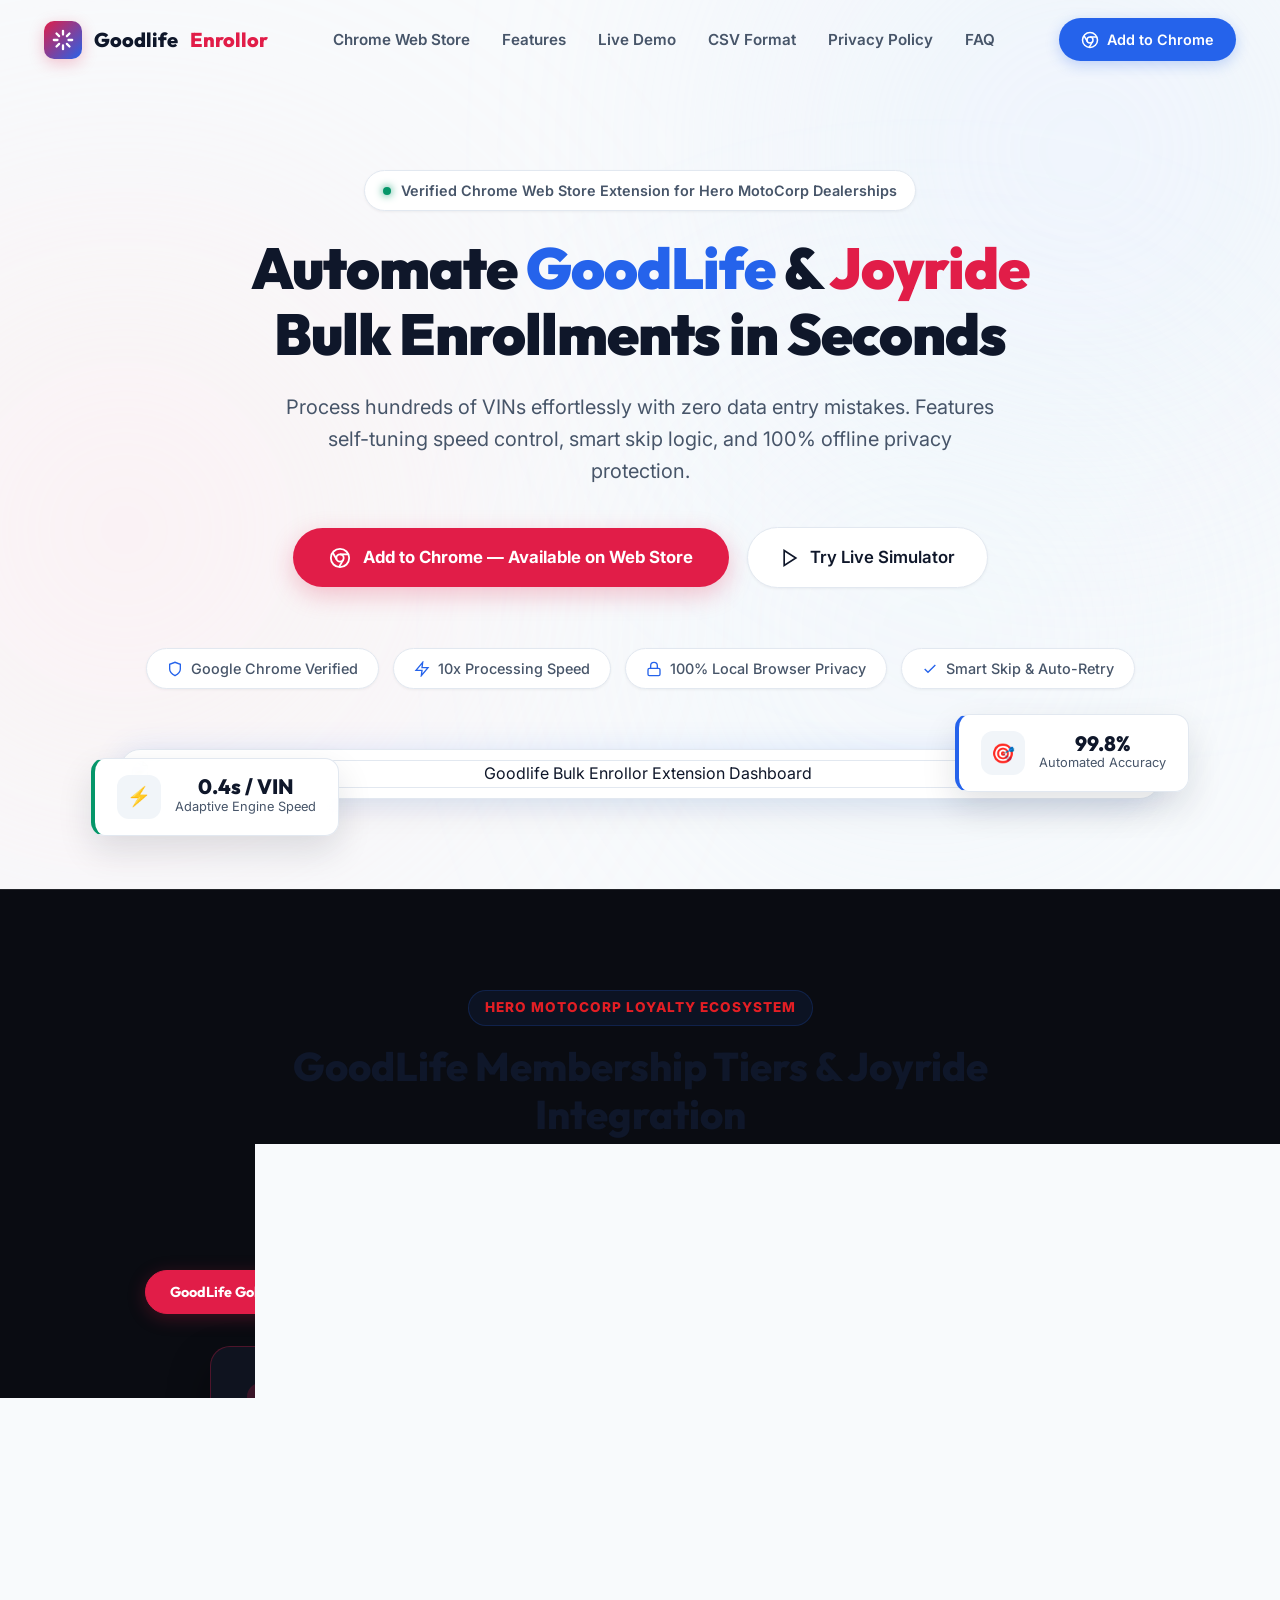
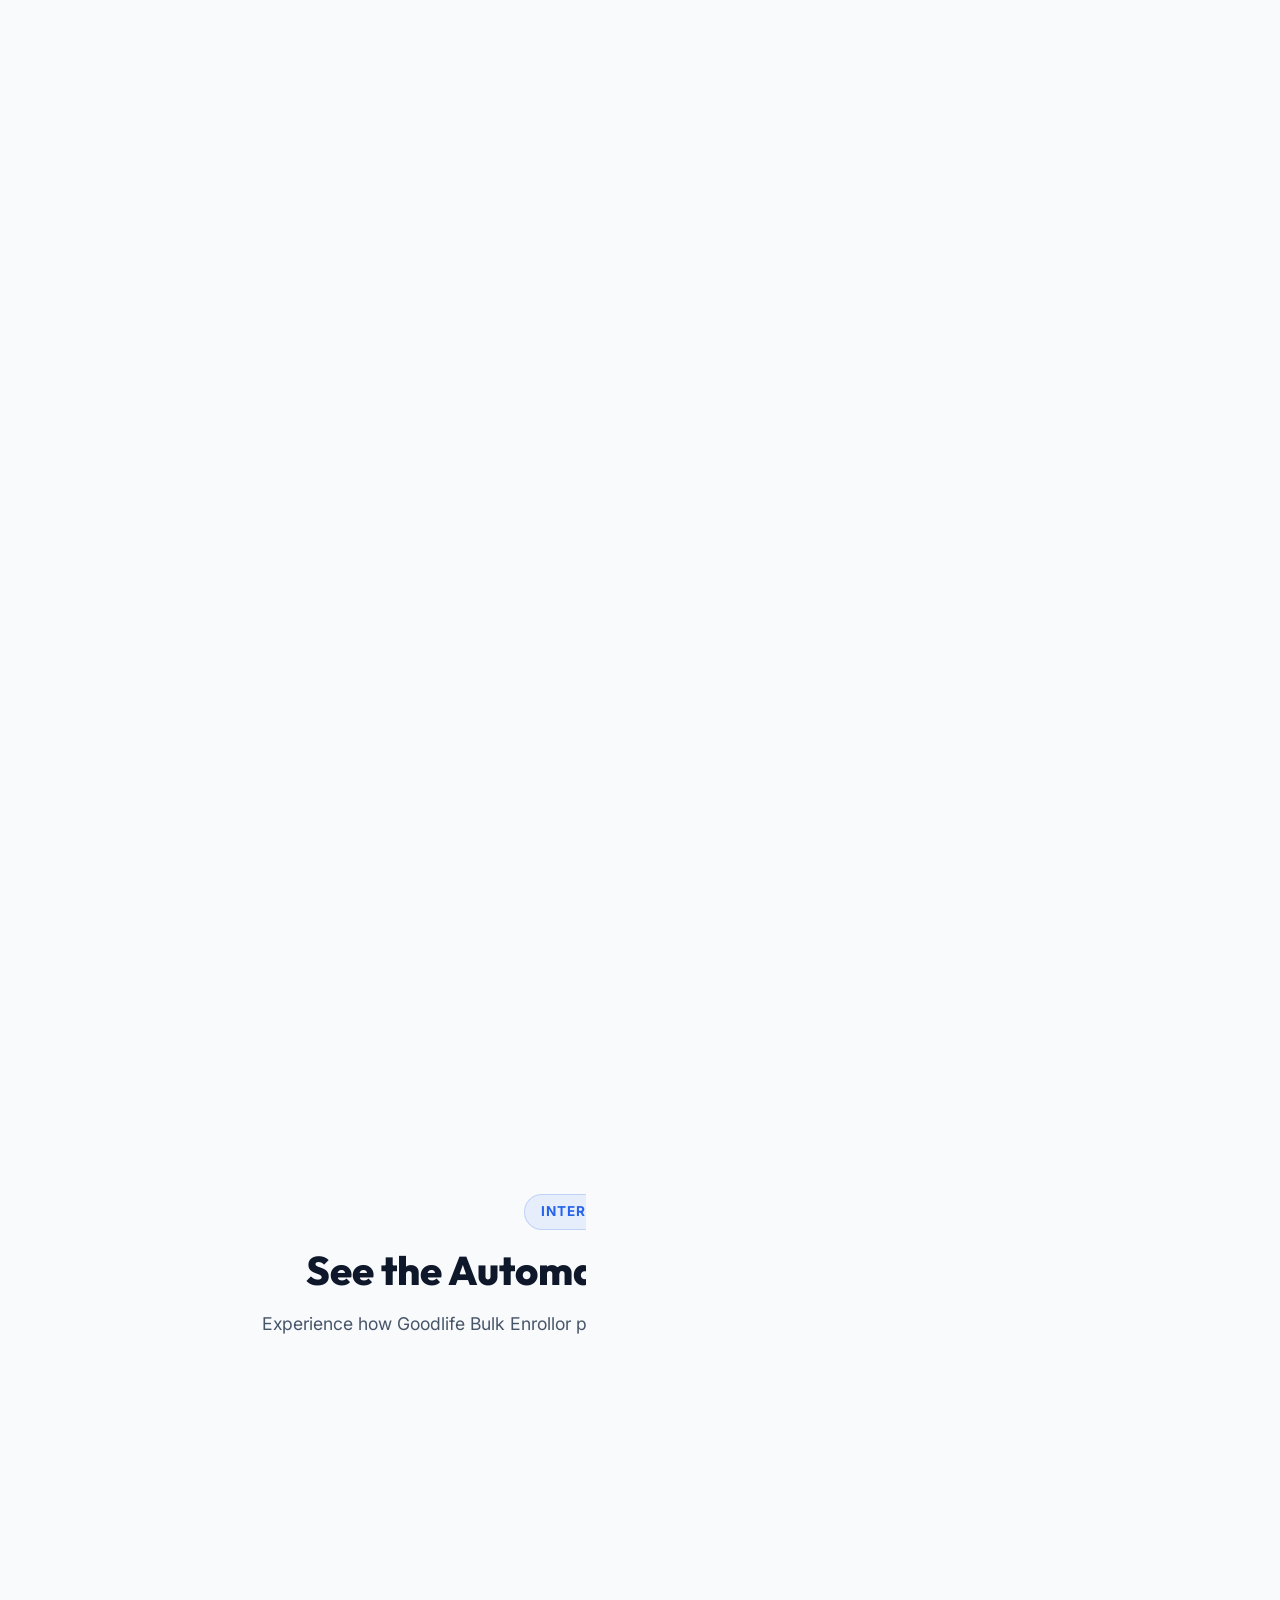
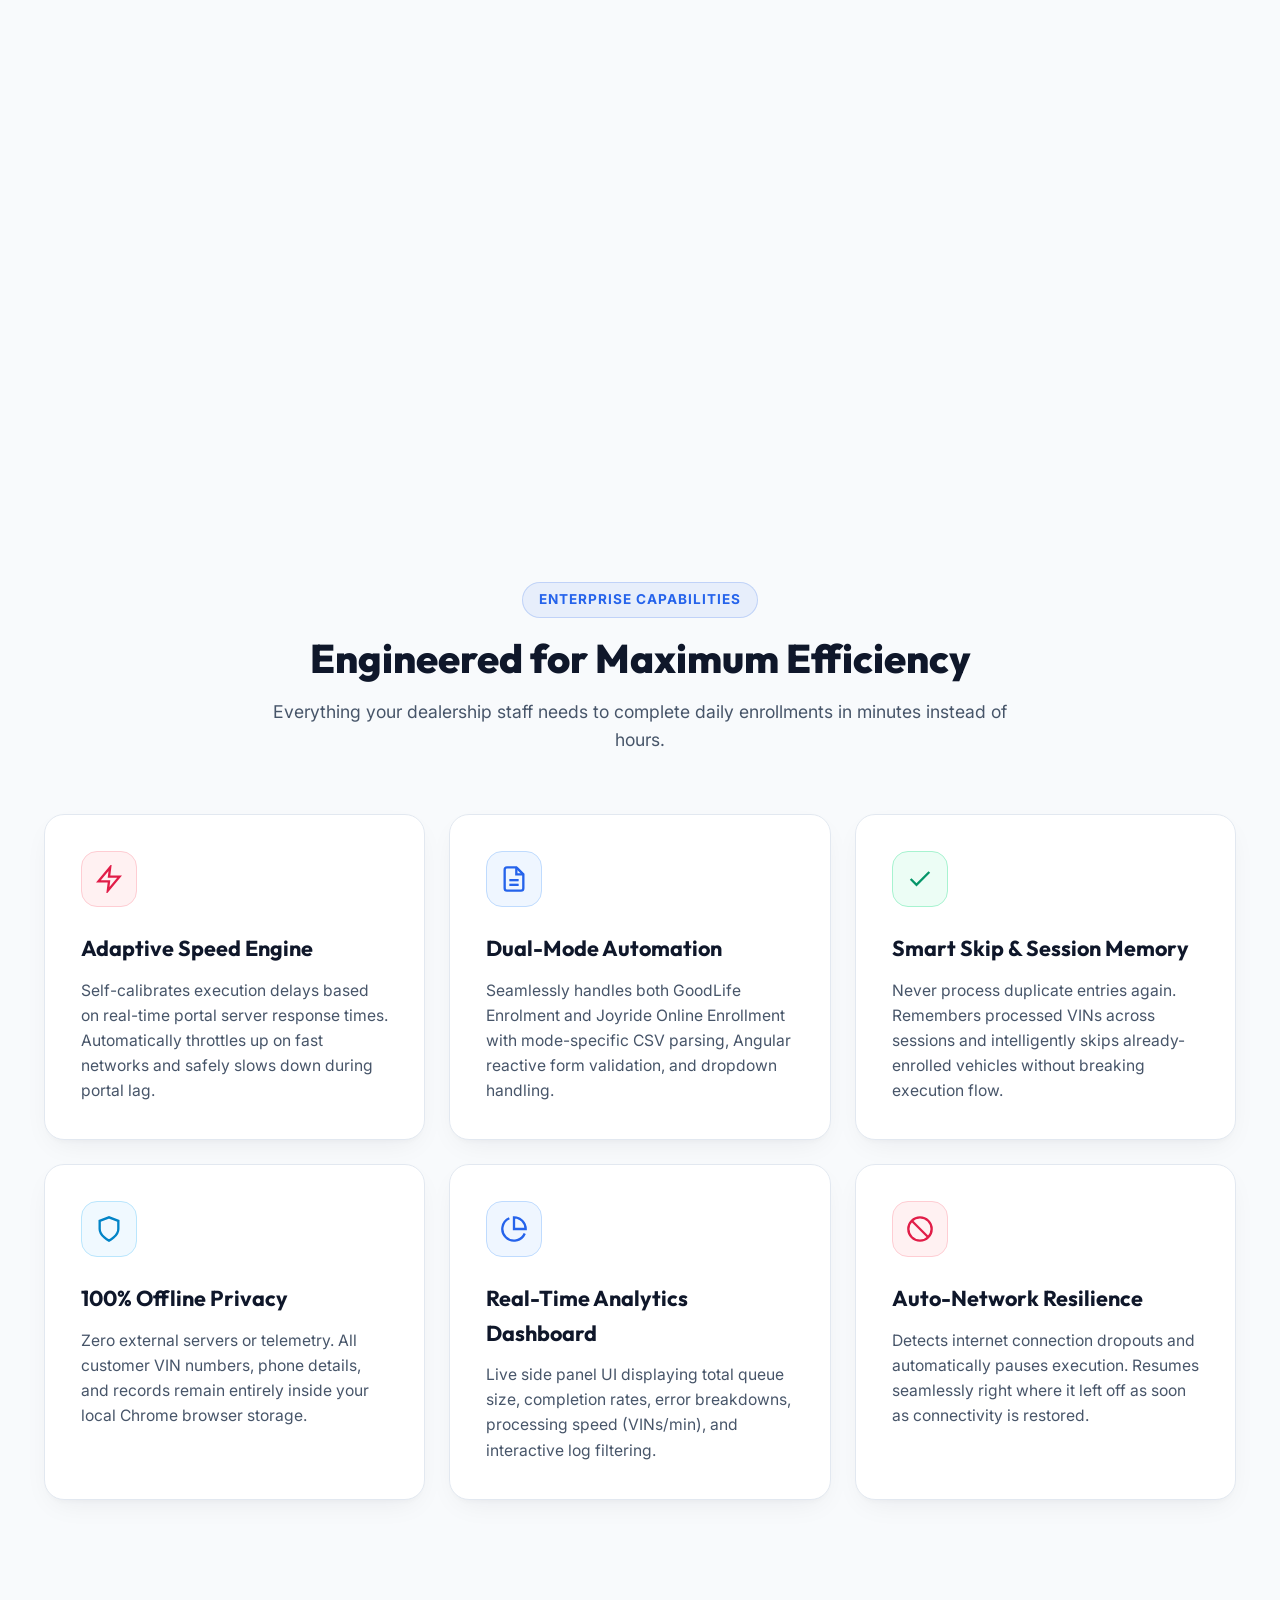
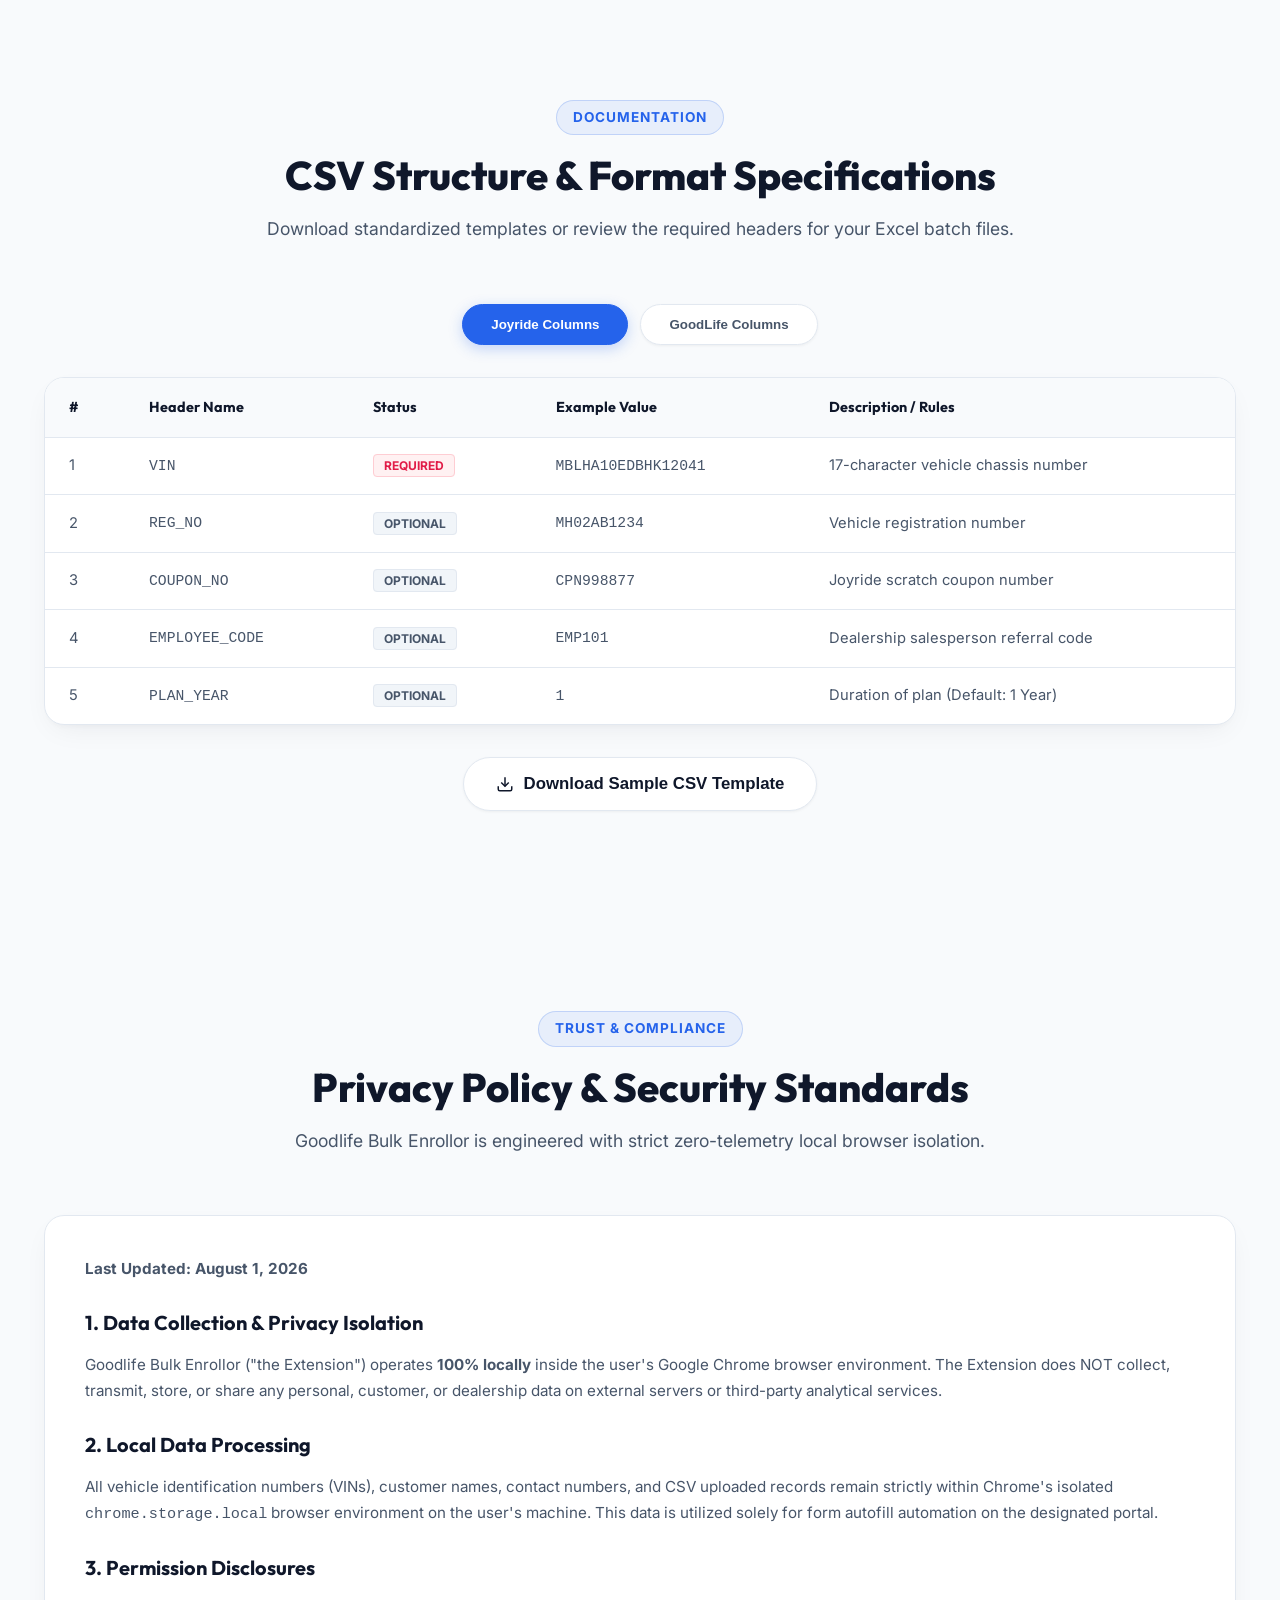
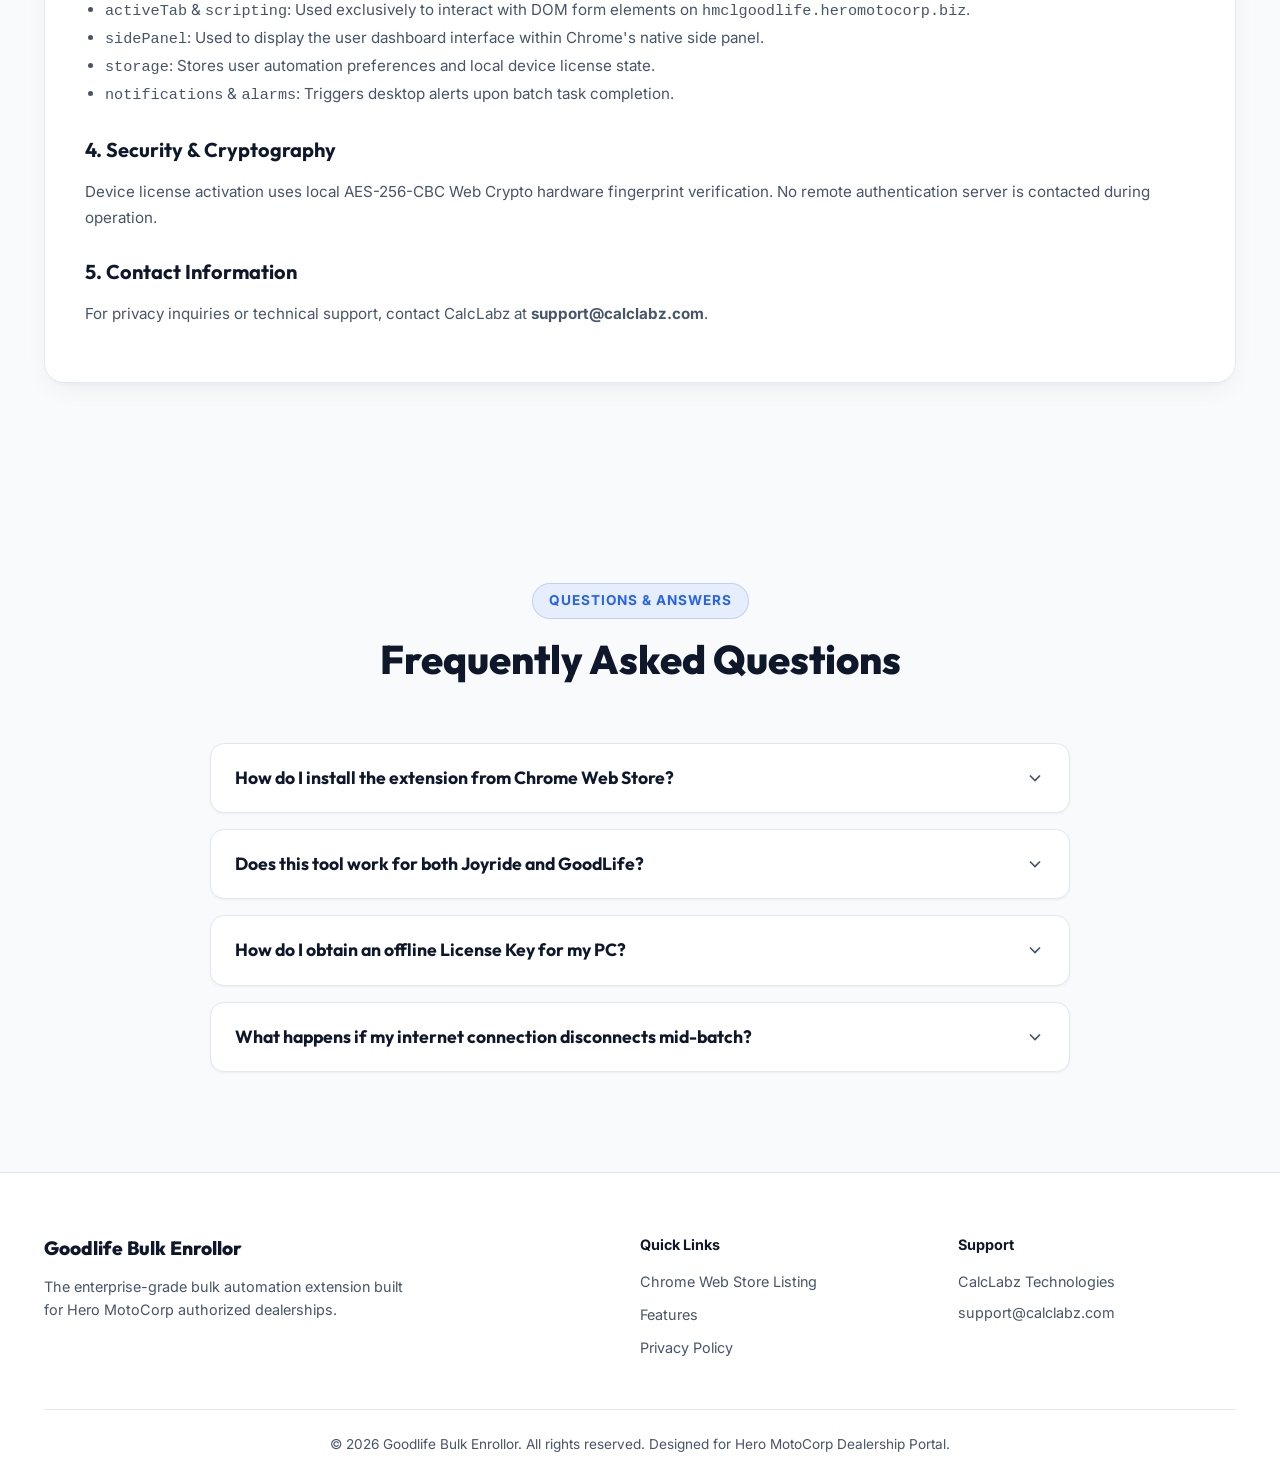
==== commit 80e5ccd8: "Upgrade website to Next.js 16 App Router, optimize SEO & GSC readiness, light theme UI assets, and a" ====
--- a/legacy-static/index.html
+++ b/legacy-static/index.html
@@ -50,7 +50,7 @@
         <li><a href="#faq" class="nav-link" id="link-faq">FAQ</a></li>
       </ul>
 
-      <a href="https://chromewebstore.google.com/" target="_blank" rel="noopener noreferrer" class="nav-cta-btn" id="nav-cws-btn">
+      <a href="https://chromewebstore.google.com/detail/goodlife-bulk-enrollor/fnebghkjopijoekagjhfkhmfikjpohpj" target="_blank" rel="noopener noreferrer" class="nav-cta-btn" id="nav-cws-btn">
         <svg width="18" height="18" viewBox="0 0 24 24" fill="none" stroke="currentColor" stroke-width="2"><circle cx="12" cy="12" r="10"/><circle cx="12" cy="12" r="4"/><line x1="21.17" y1="8" x2="12" y2="8"/><line x1="3.95" y1="6.06" x2="8.54" y2="14"/><line x1="10.88" y1="21.94" x2="15.46" y2="14"/></svg>
         Add to Chrome
       </a>
@@ -74,7 +74,7 @@
       </p>
 
       <div class="hero-actions">
-        <a href="https://chromewebstore.google.com/" target="_blank" rel="noopener noreferrer" class="btn-primary" id="btn-hero-cws">
+        <a href="https://chromewebstore.google.com/detail/goodlife-bulk-enrollor/fnebghkjopijoekagjhfkhmfikjpohpj" target="_blank" rel="noopener noreferrer" class="btn-primary" id="btn-hero-cws">
           <svg width="22" height="22" viewBox="0 0 24 24" fill="none" stroke="currentColor" stroke-width="2"><circle cx="12" cy="12" r="10"/><circle cx="12" cy="12" r="4"/><line x1="21.17" y1="8" x2="12" y2="8"/><line x1="3.95" y1="6.06" x2="8.54" y2="14"/><line x1="10.88" y1="21.94" x2="15.46" y2="14"/></svg>
           Add to Chrome — Available on Web Store
         </a>
@@ -223,7 +223,7 @@
       </div>
 
       <div style="text-align: center; margin-top: 40px;">
-        <a href="https://chromewebstore.google.com/" target="_blank" rel="noopener noreferrer" class="btn-primary">
+        <a href="https://chromewebstore.google.com/detail/goodlife-bulk-enrollor/fnebghkjopijoekagjhfkhmfikjpohpj" target="_blank" rel="noopener noreferrer" class="btn-primary">
           <svg width="20" height="20" viewBox="0 0 24 24" fill="none" stroke="currentColor" stroke-width="2"><circle cx="12" cy="12" r="10"/><circle cx="12" cy="12" r="4"/><line x1="21.17" y1="8" x2="12" y2="8"/><line x1="3.95" y1="6.06" x2="8.54" y2="14"/><line x1="10.88" y1="21.94" x2="15.46" y2="14"/></svg>
           Open Chrome Web Store Page
         </a>
@@ -583,7 +583,7 @@
 
         <div>
           <div style="font-weight: 700; color: var(--text-main); margin-bottom: 14px;">Quick Links</div>
-          <a href="https://chromewebstore.google.com/" target="_blank" rel="noopener noreferrer" class="footer-link">Chrome Web Store Listing</a>
+          <a href="https://chromewebstore.google.com/detail/goodlife-bulk-enrollor/fnebghkjopijoekagjhfkhmfikjpohpj" target="_blank" rel="noopener noreferrer" class="footer-link">Chrome Web Store Listing</a>
           <a href="#features" class="footer-link">Features</a>
           <a href="#privacy-policy" class="footer-link">Privacy Policy</a>
         </div>
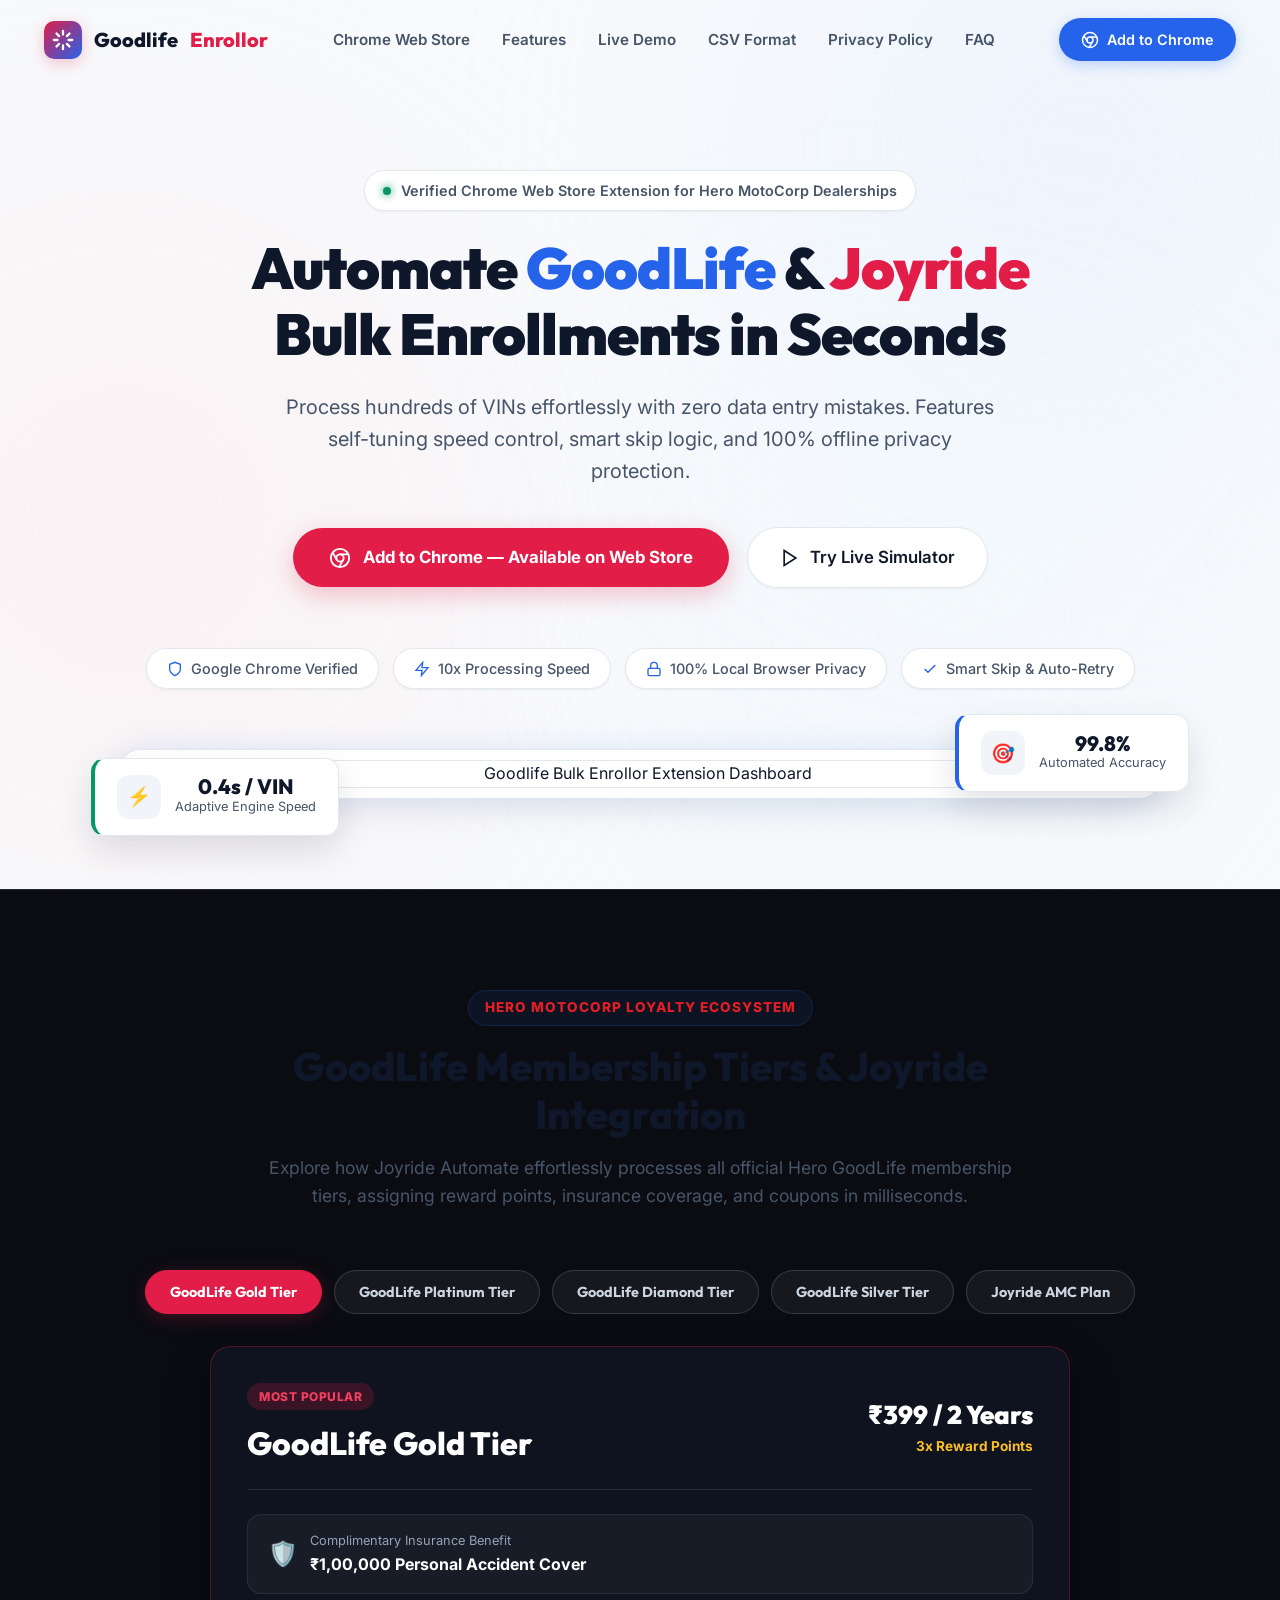
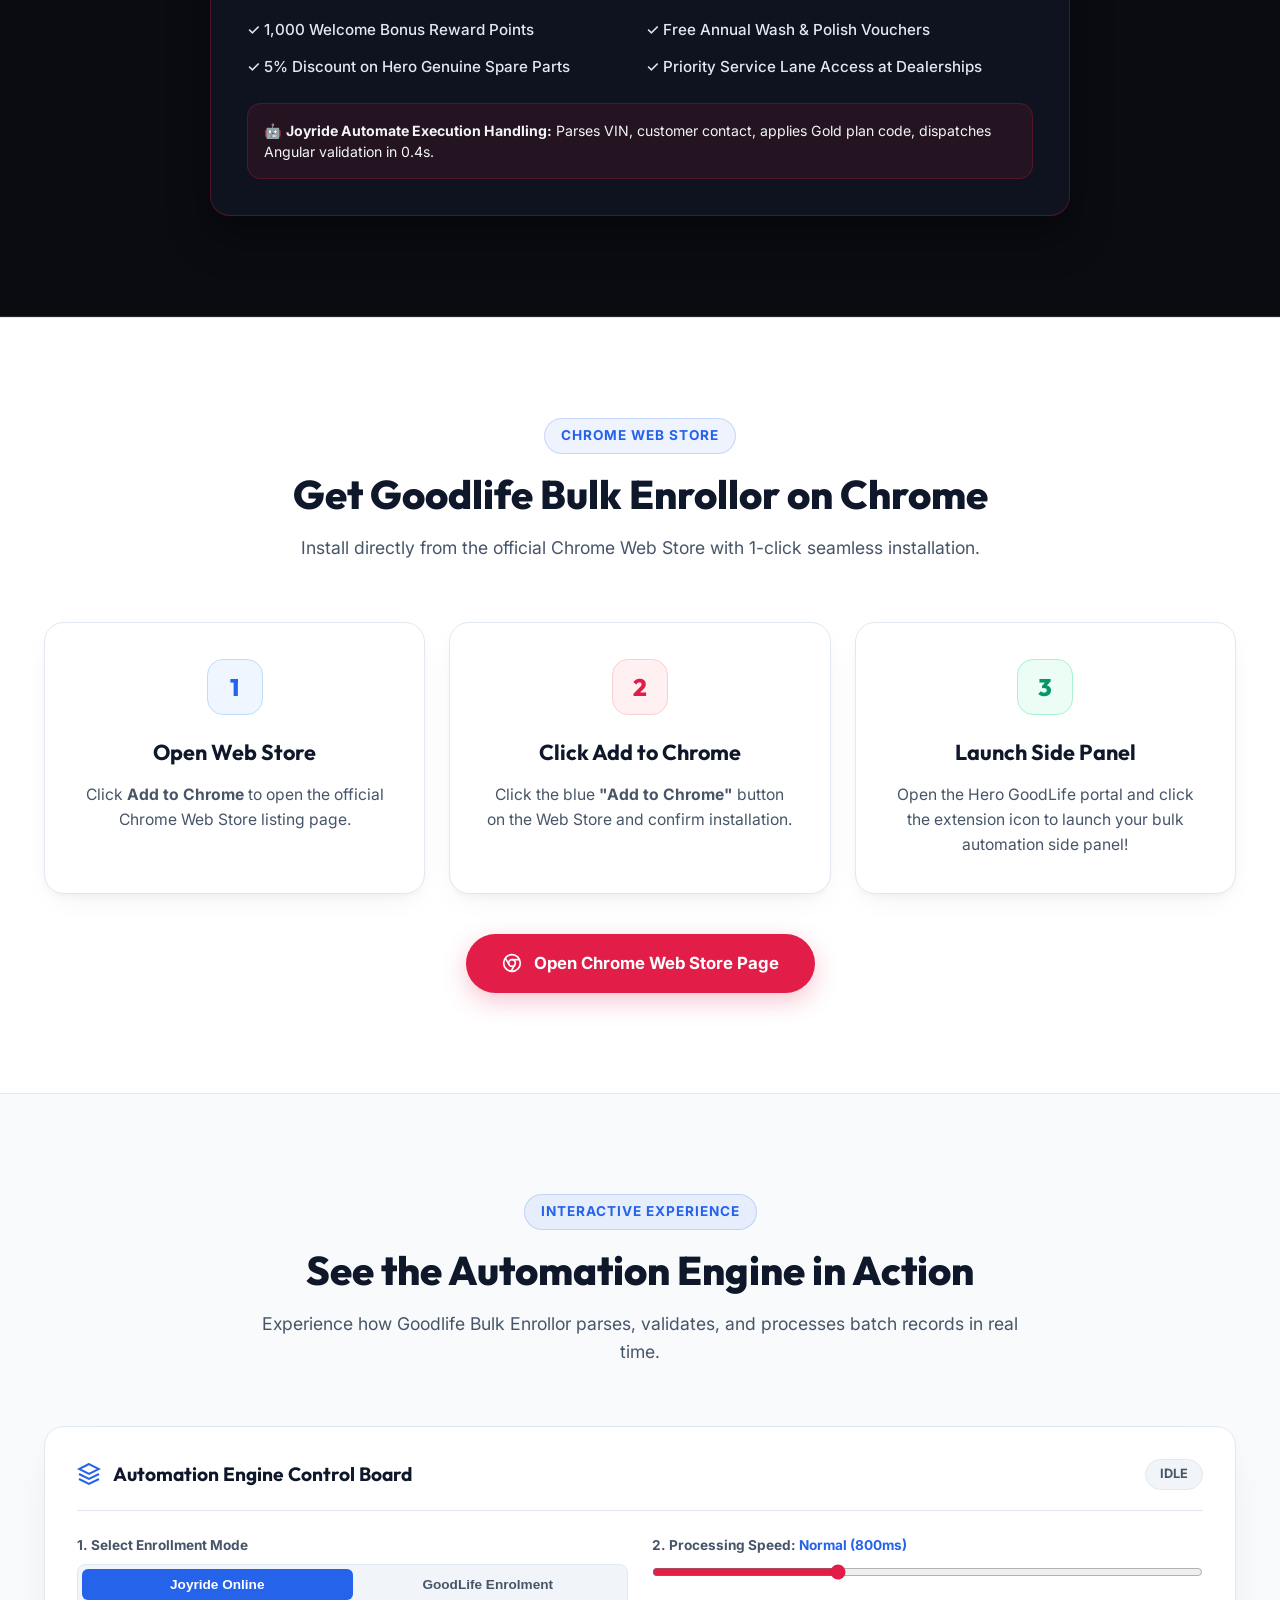
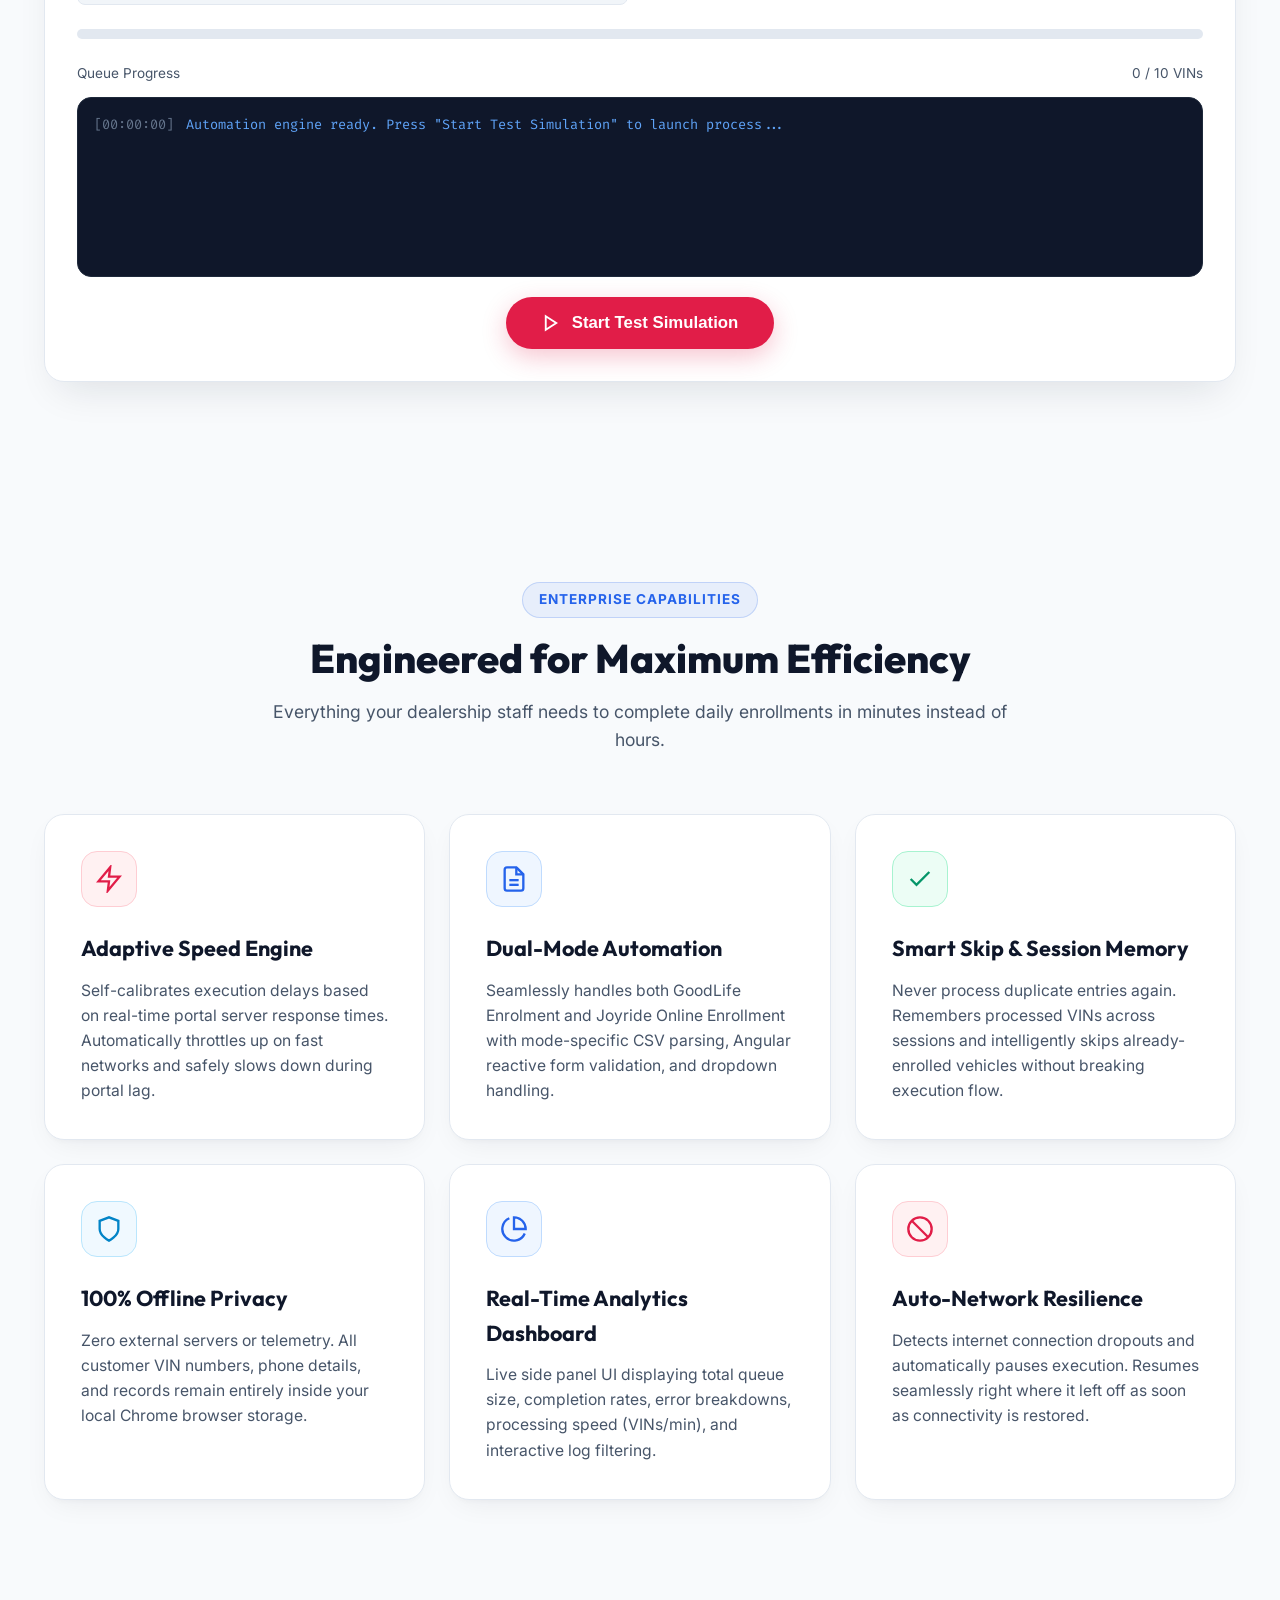
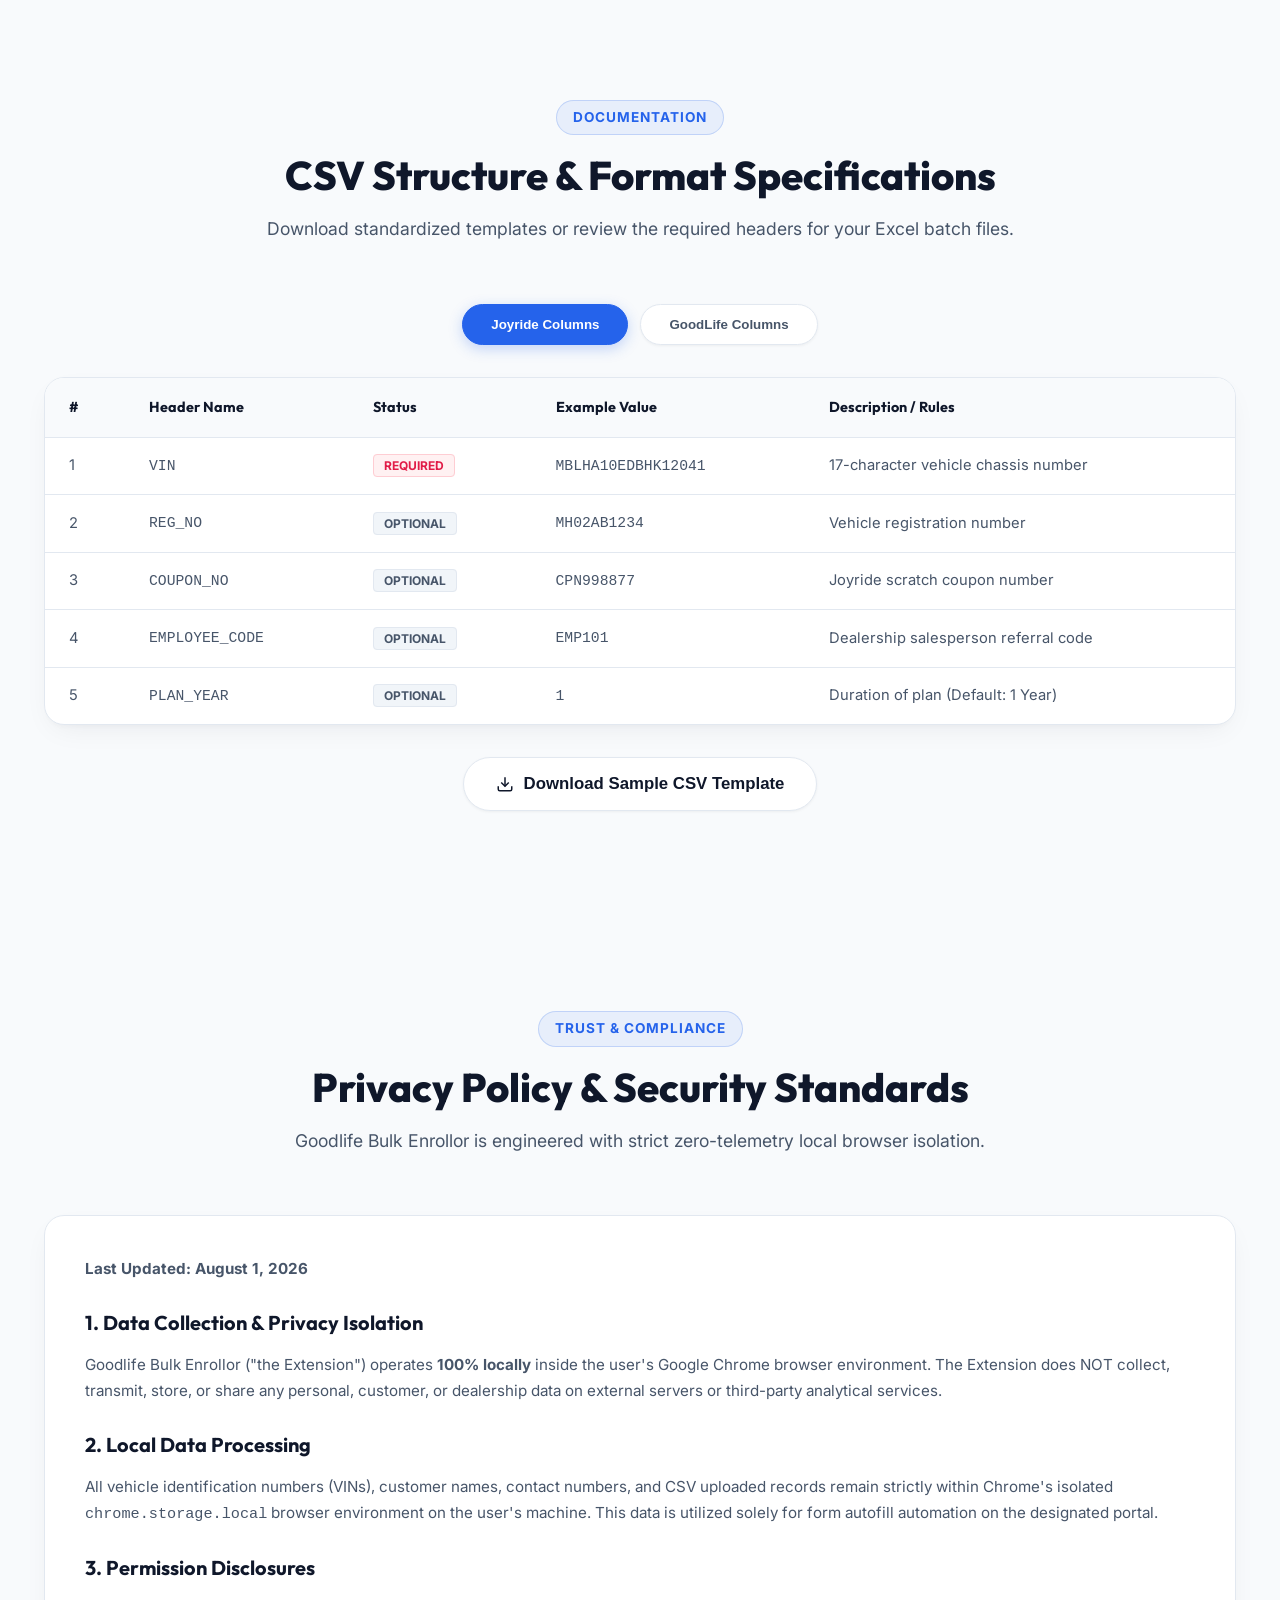
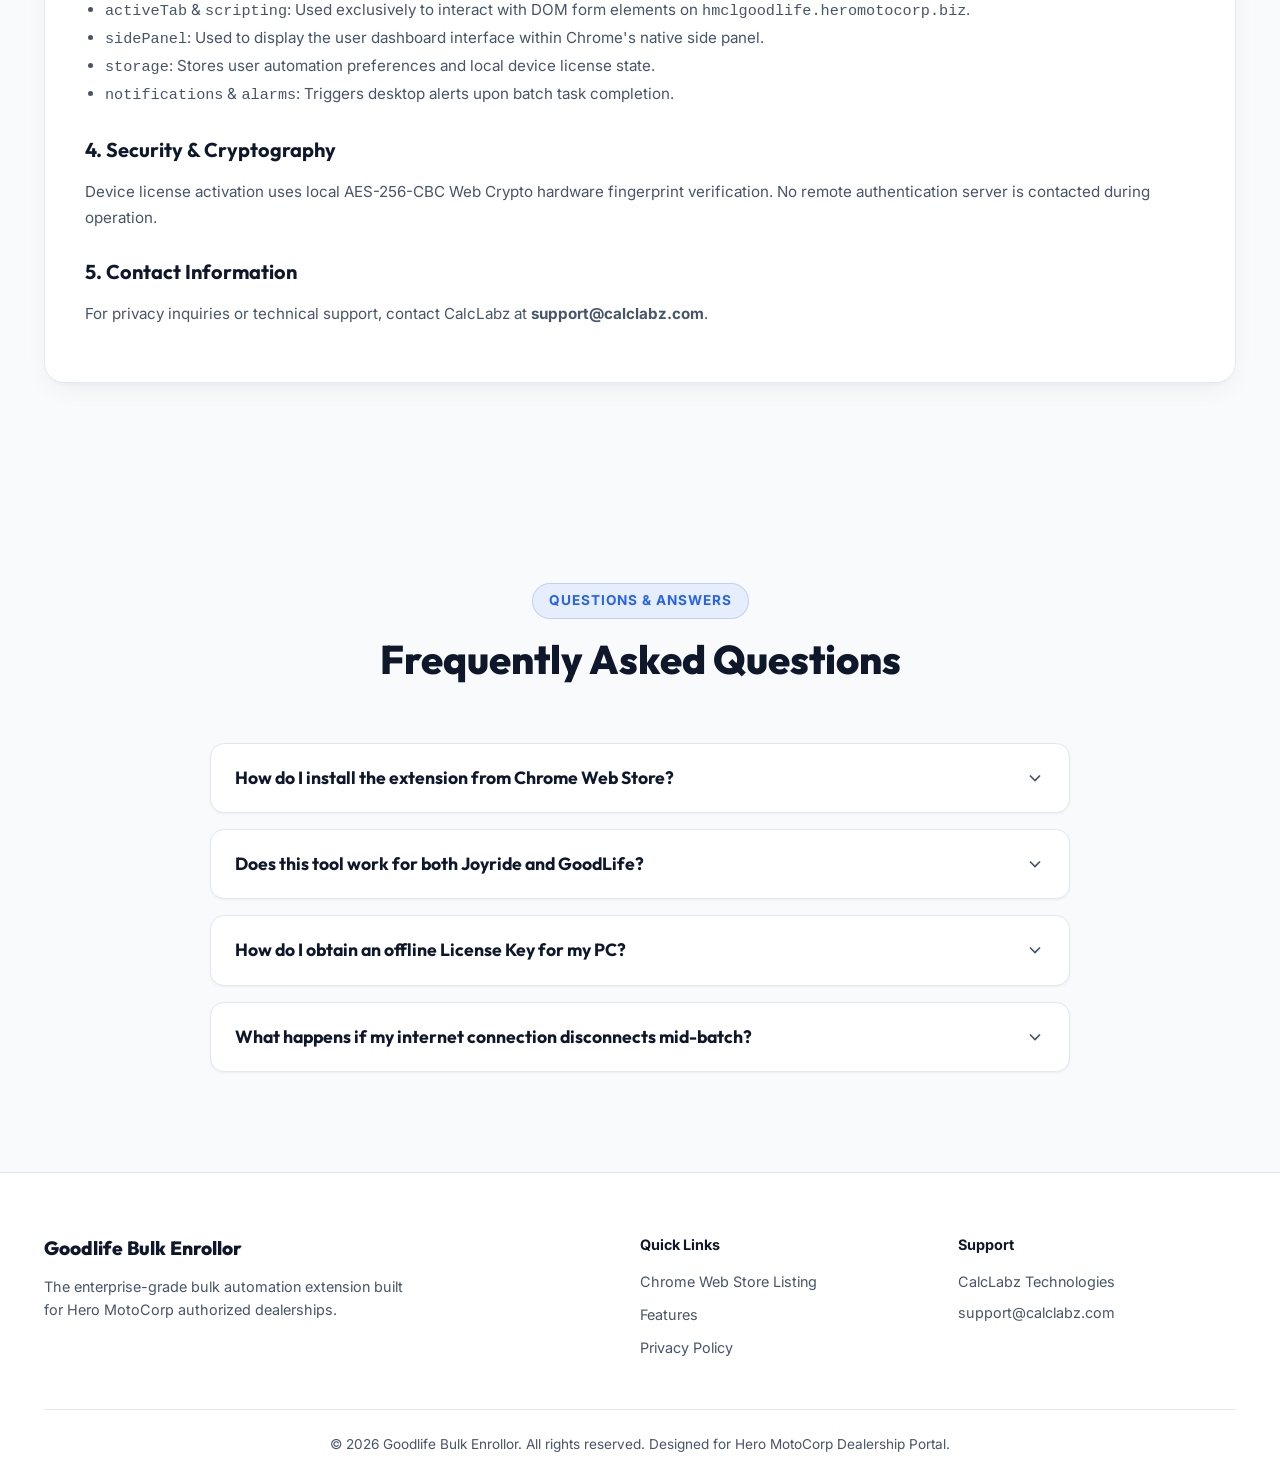
==== commit c0eae48b: "feat: add Google Analytics gtag G-22MYTXT19B" ====
--- a/legacy-static/index.html
+++ b/legacy-static/index.html
@@ -1,6 +1,15 @@
 <!DOCTYPE html>
 <html lang="en">
 <head>
+  <!-- Google tag (gtag.js) -->
+  <script async src="https://www.googletagmanager.com/gtag/js?id=G-22MYTXT19B"></script>
+  <script>
+    window.dataLayer = window.dataLayer || [];
+    function gtag(){dataLayer.push(arguments);}
+    gtag('js', new Date());
+
+    gtag('config', 'G-22MYTXT19B');
+  </script>
   <meta charset="UTF-8">
   <meta name="viewport" content="width=device-width, initial-scale=1.0">
   <title>Goodlife Bulk Enrollor v4.0 — Official Chrome Web Store Extension</title>
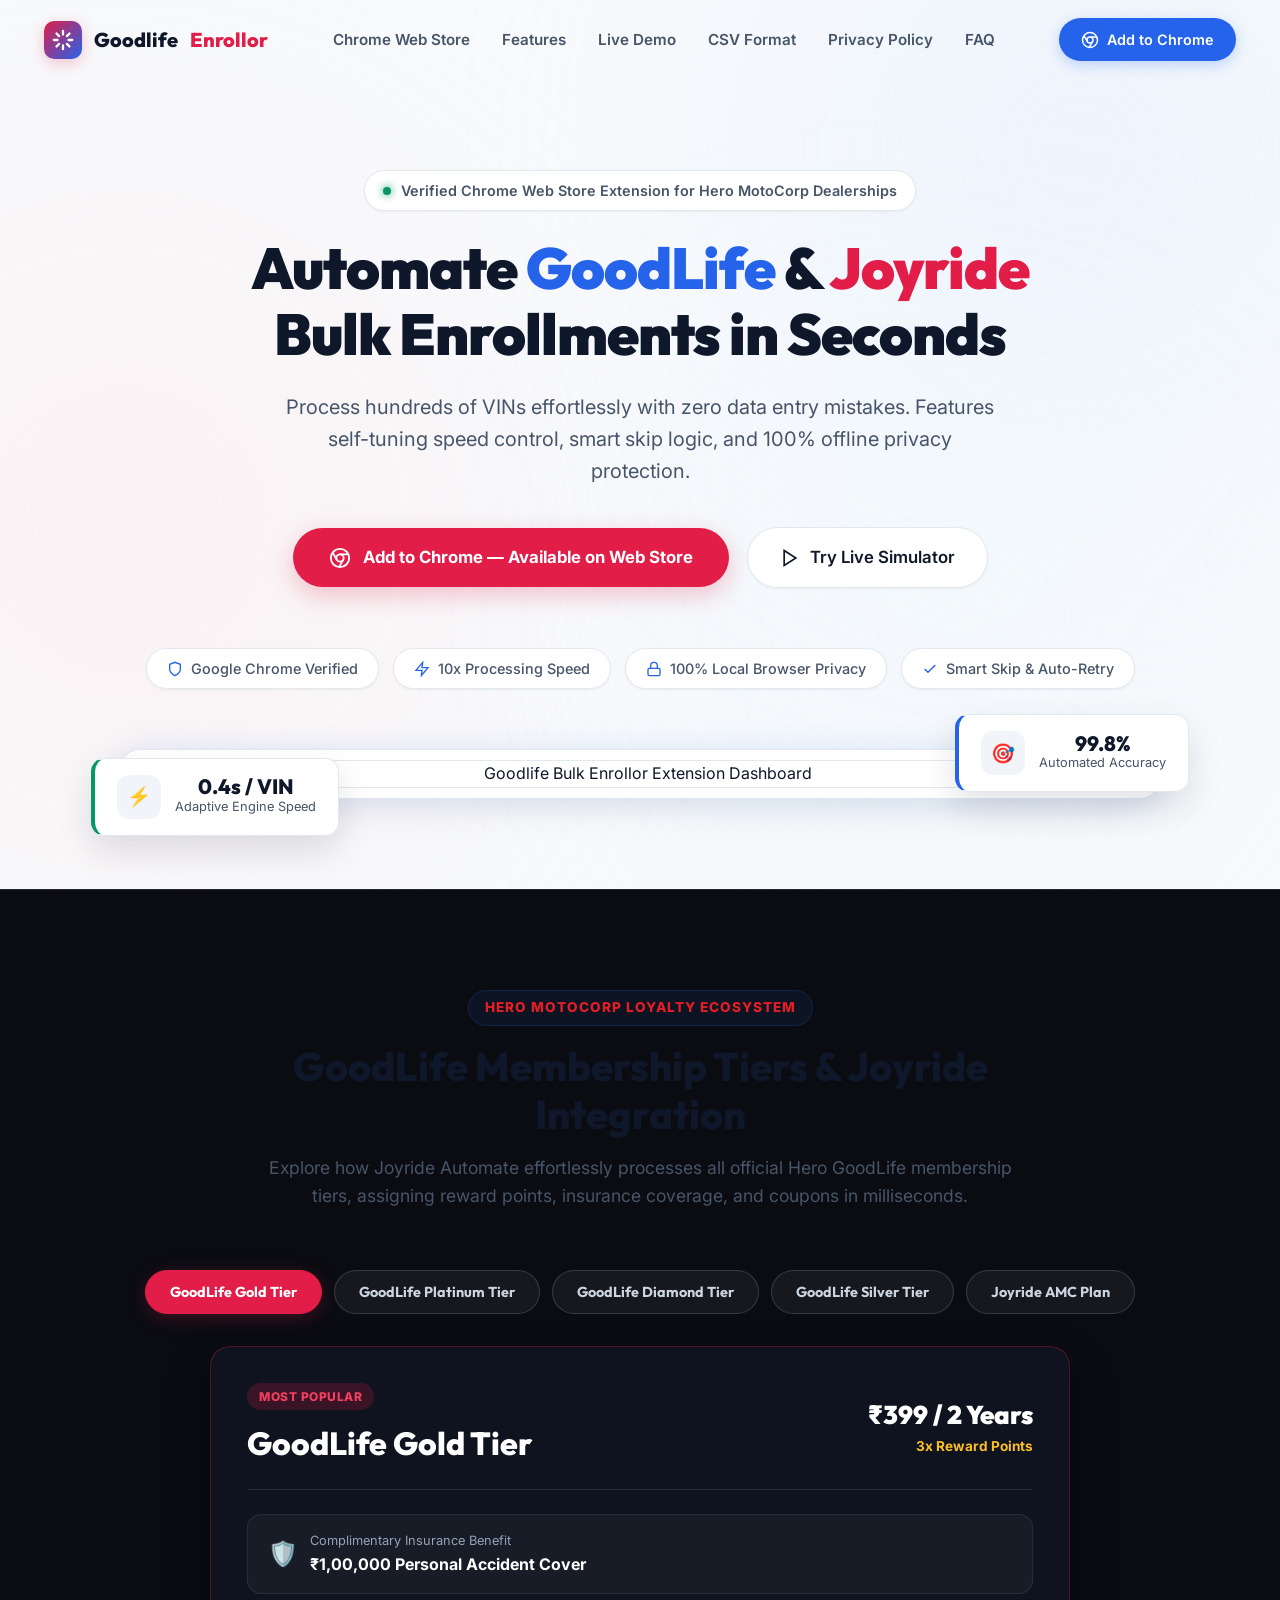
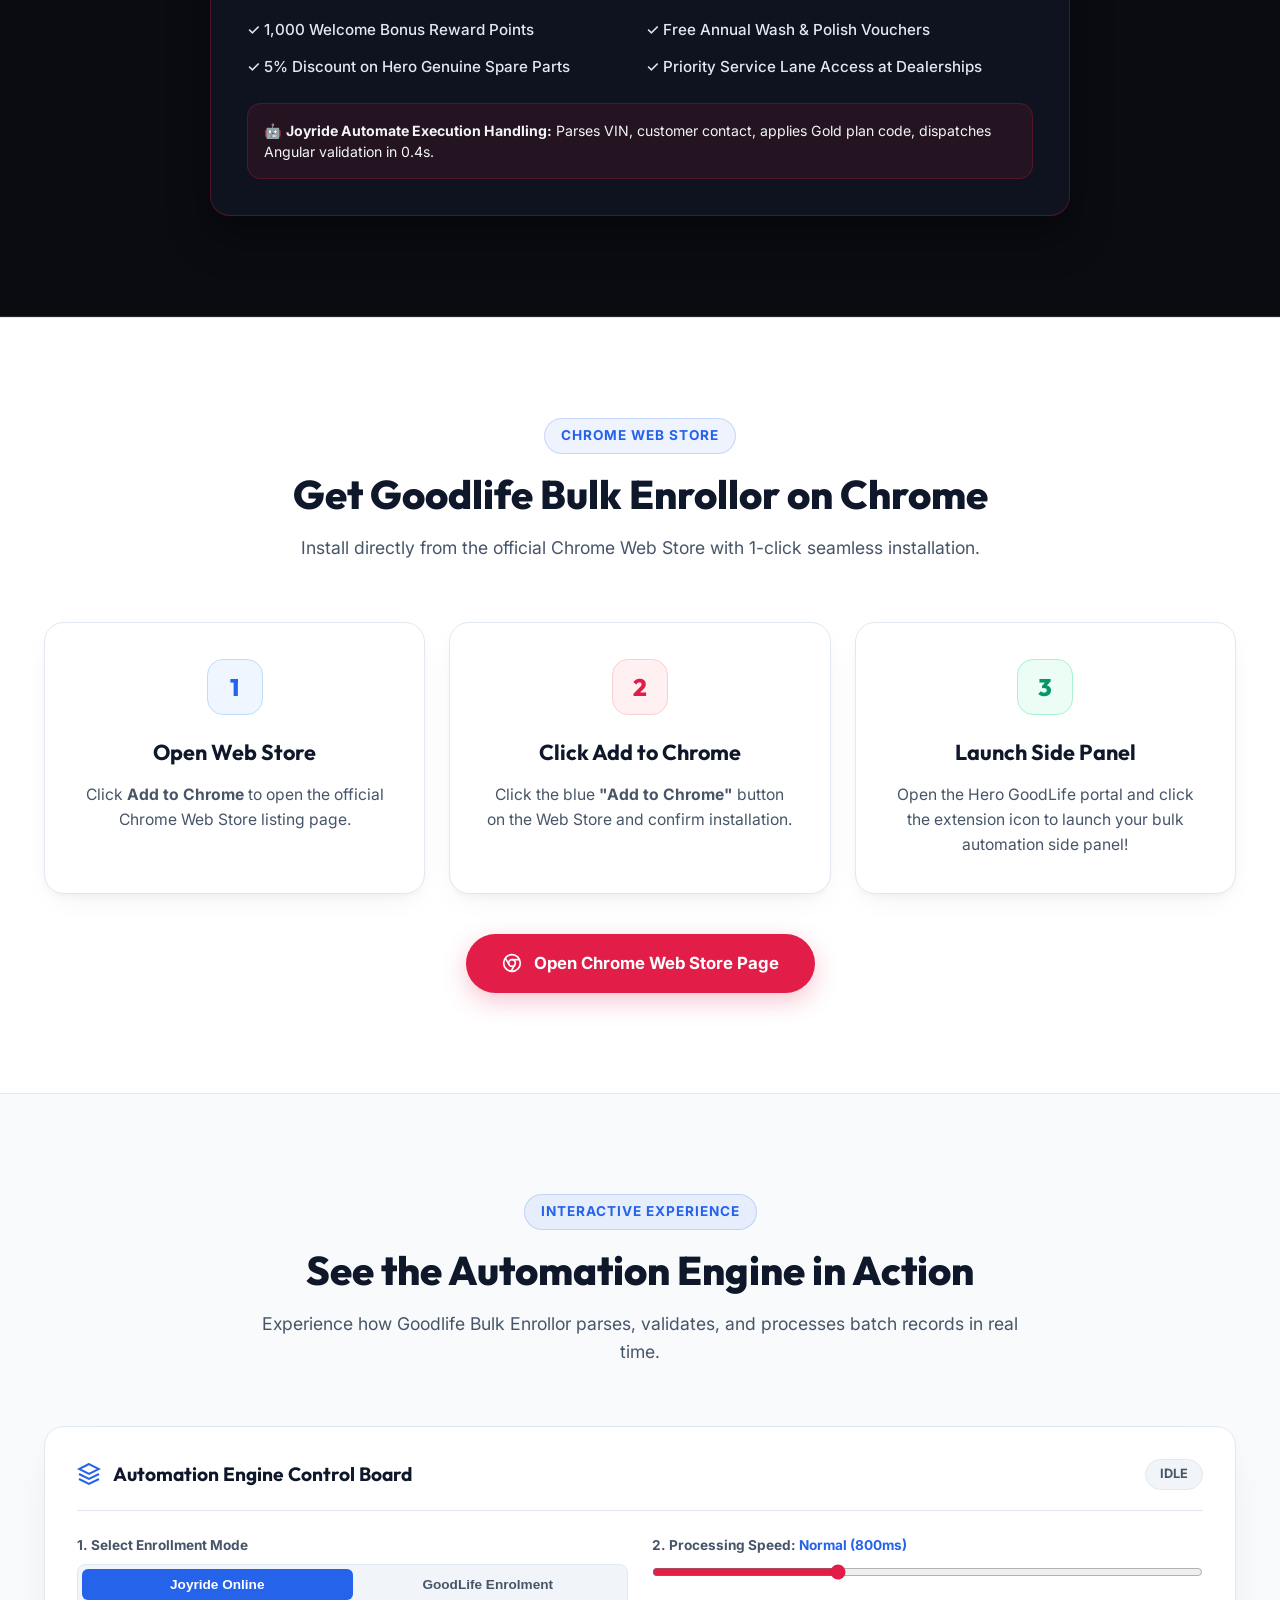
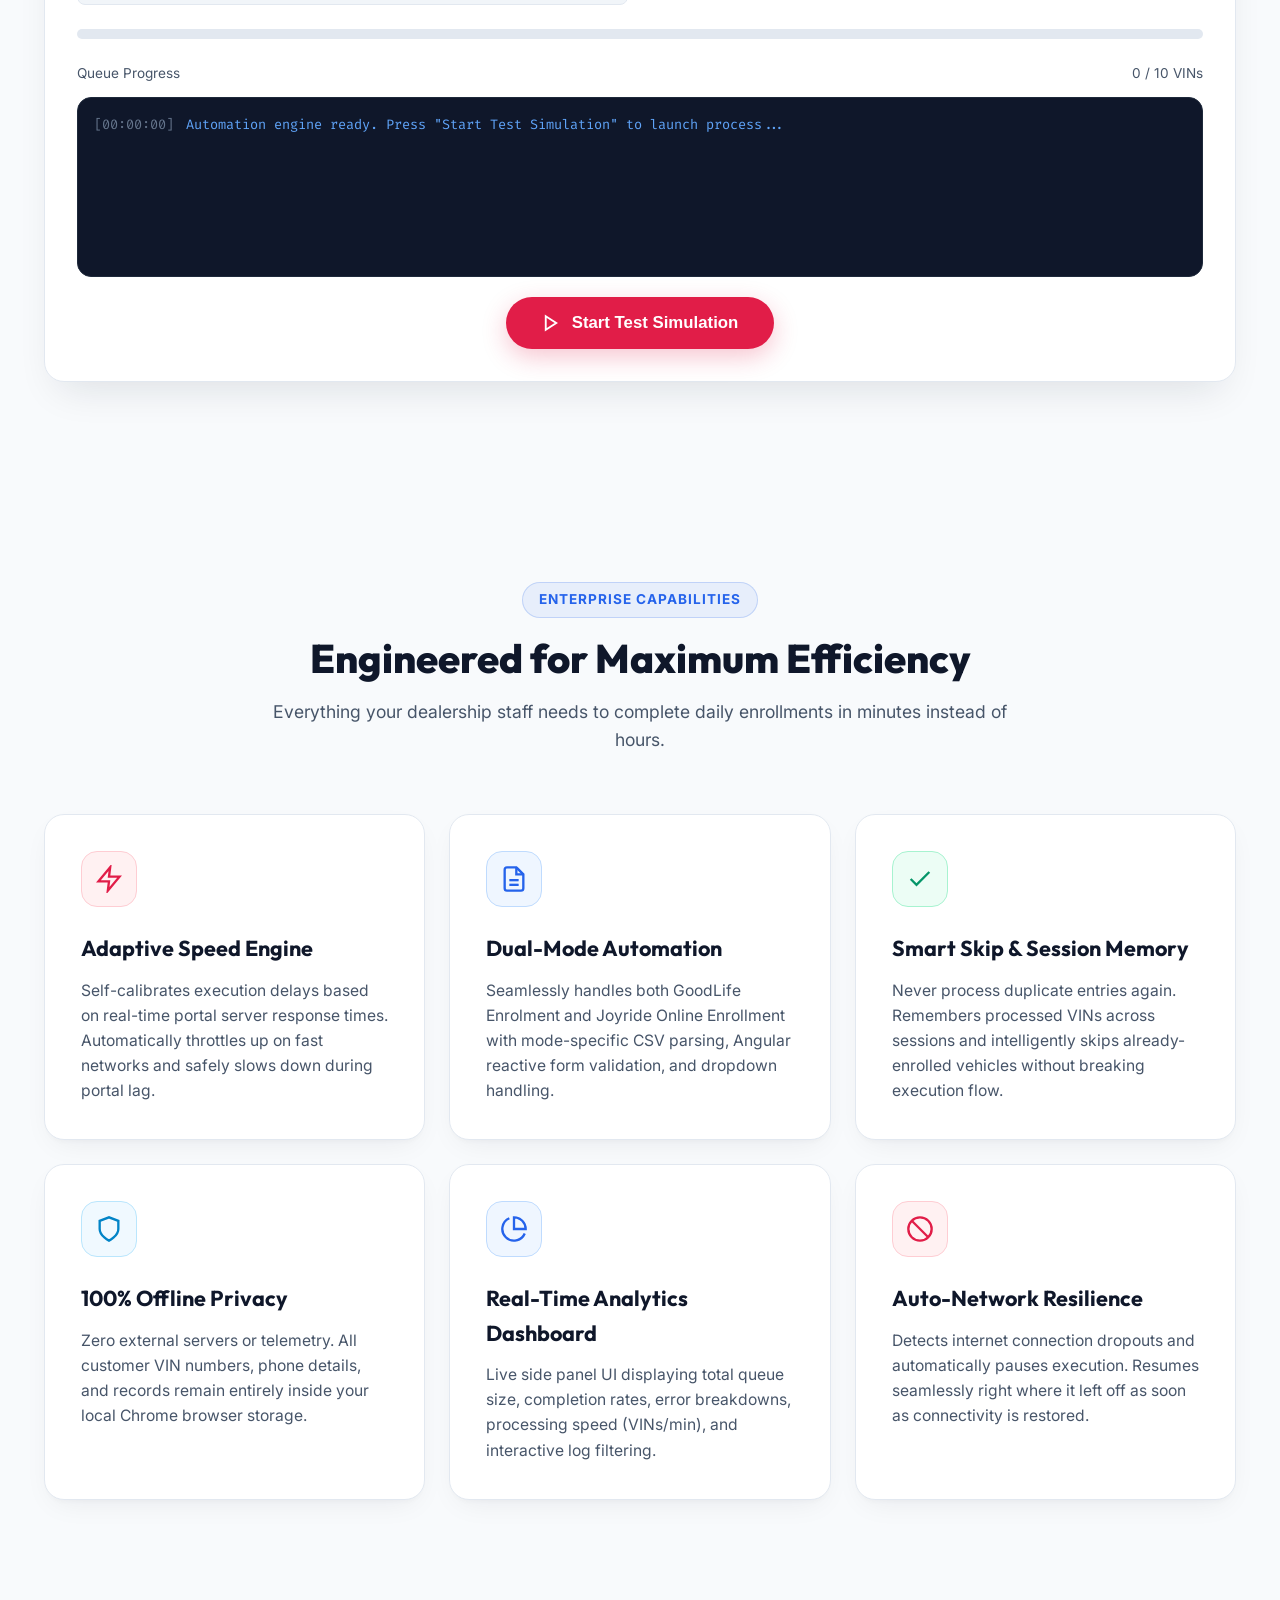
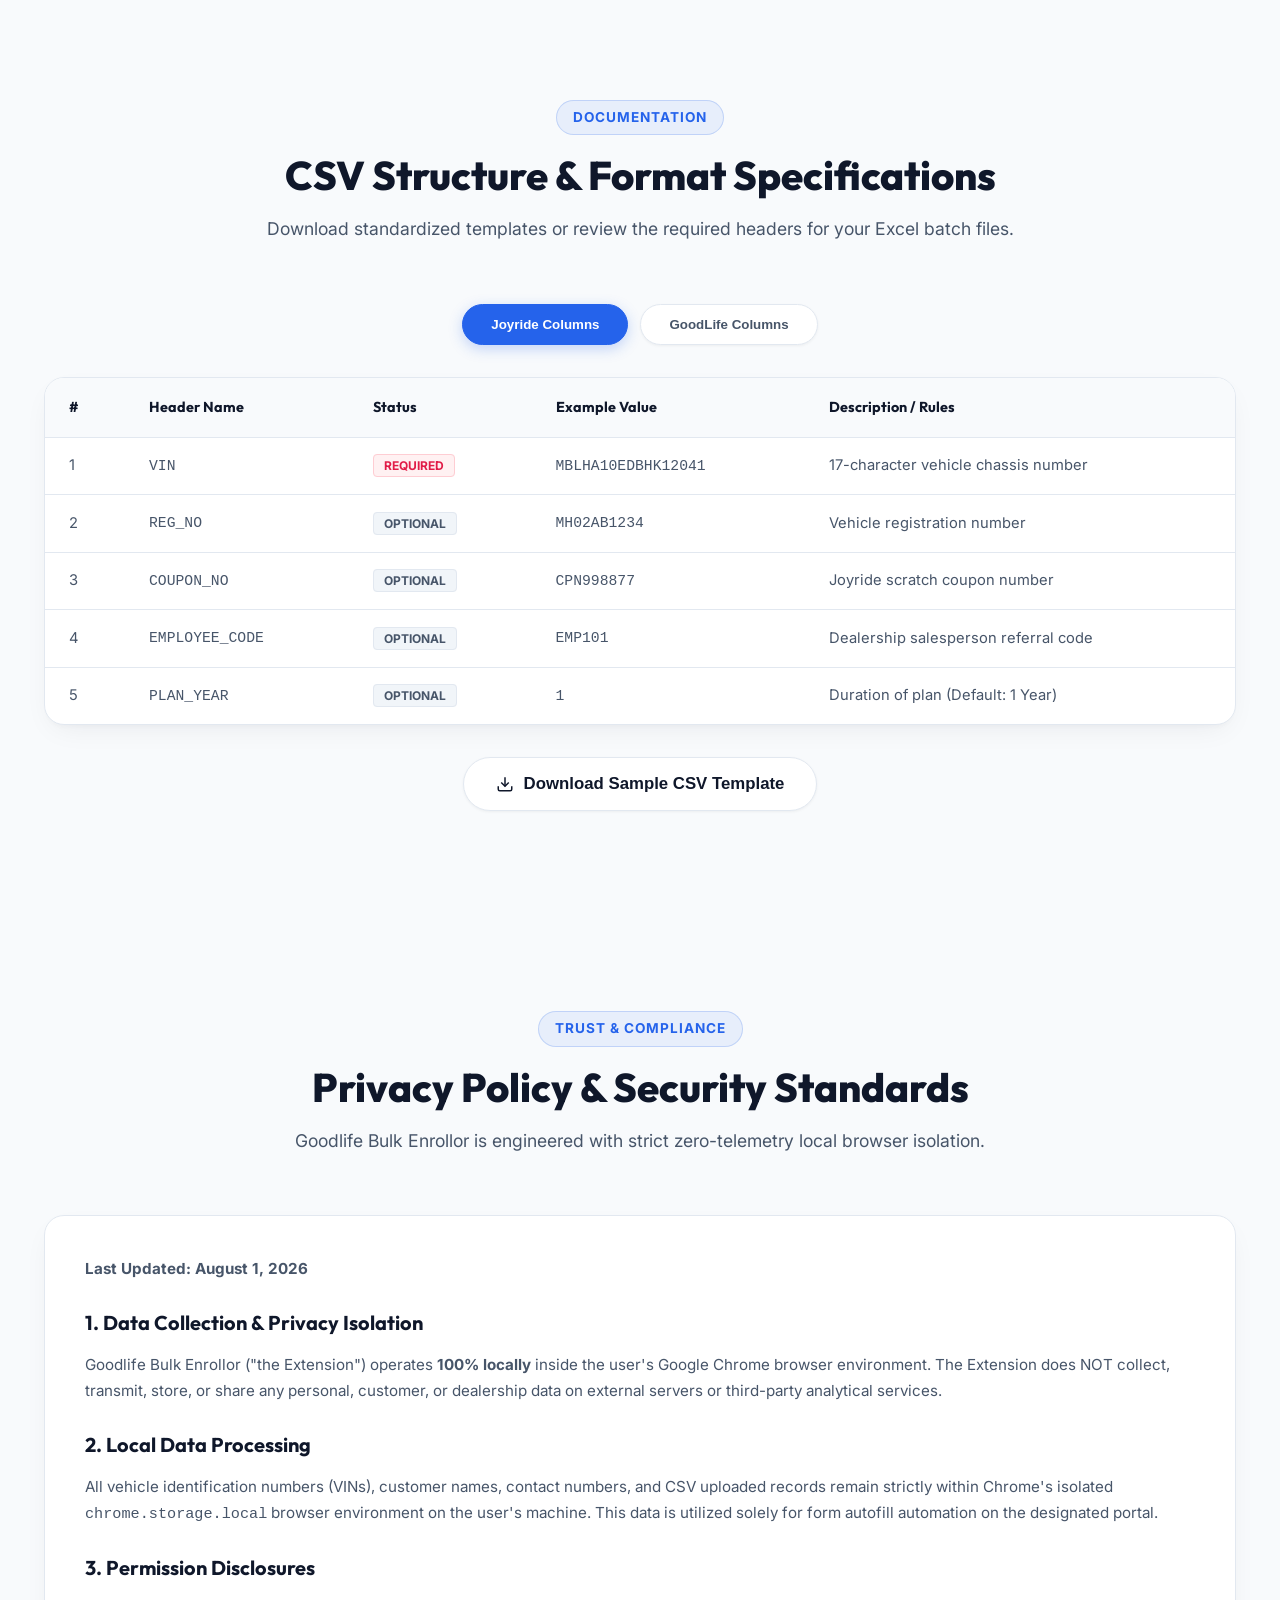
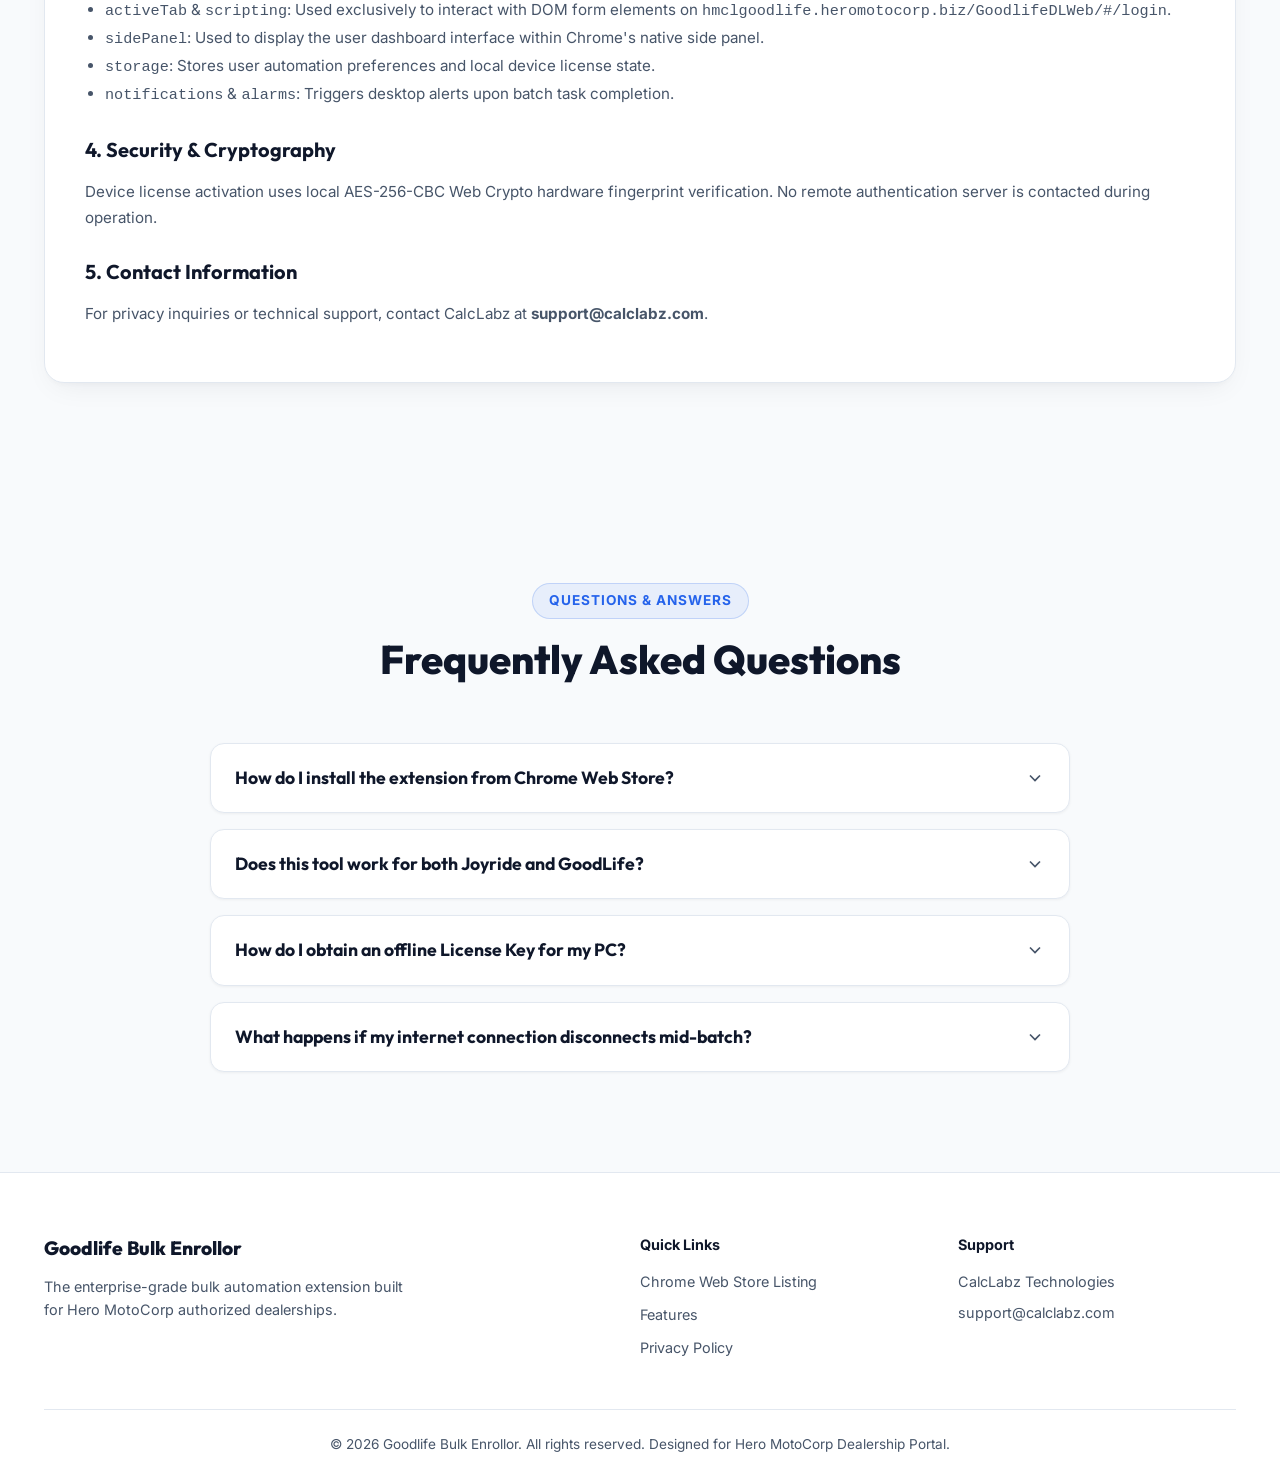
==== commit a088c1a6: "fix(portal-url): update Hero GoodLife portal login URL to https://hmclgoodlife.heromotocorp.biz/Good" ====
--- a/legacy-static/index.html
+++ b/legacy-static/index.html
@@ -512,7 +512,7 @@
 
         <h3>3. Permission Disclosures</h3>
         <ul>
-          <li><code>activeTab</code> & <code>scripting</code>: Used exclusively to interact with DOM form elements on <code>hmclgoodlife.heromotocorp.biz</code>.</li>
+          <li><code>activeTab</code> & <code>scripting</code>: Used exclusively to interact with DOM form elements on <code>hmclgoodlife.heromotocorp.biz/GoodlifeDLWeb/#/login</code>.</li>
           <li><code>sidePanel</code>: Used to display the user dashboard interface within Chrome's native side panel.</li>
           <li><code>storage</code>: Stores user automation preferences and local device license state.</li>
           <li><code>notifications</code> & <code>alarms</code>: Triggers desktop alerts upon batch task completion.</li>
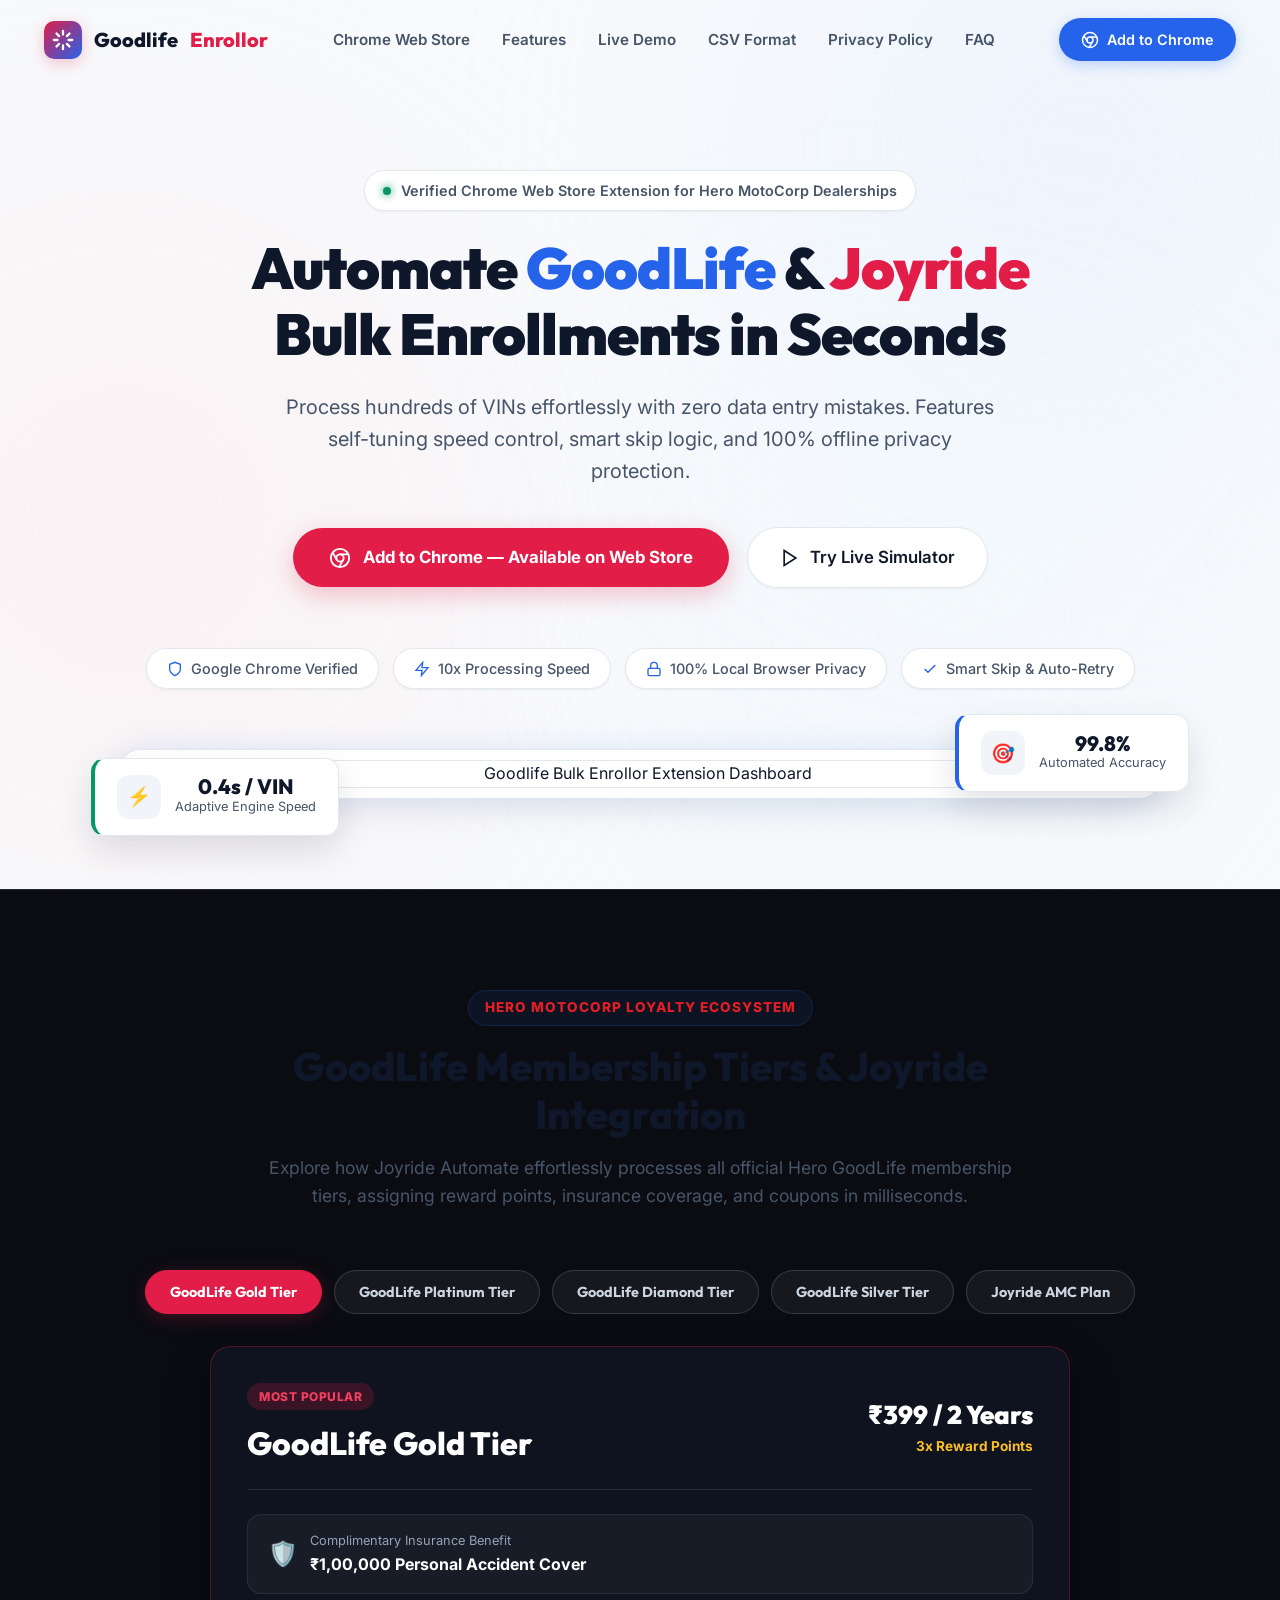
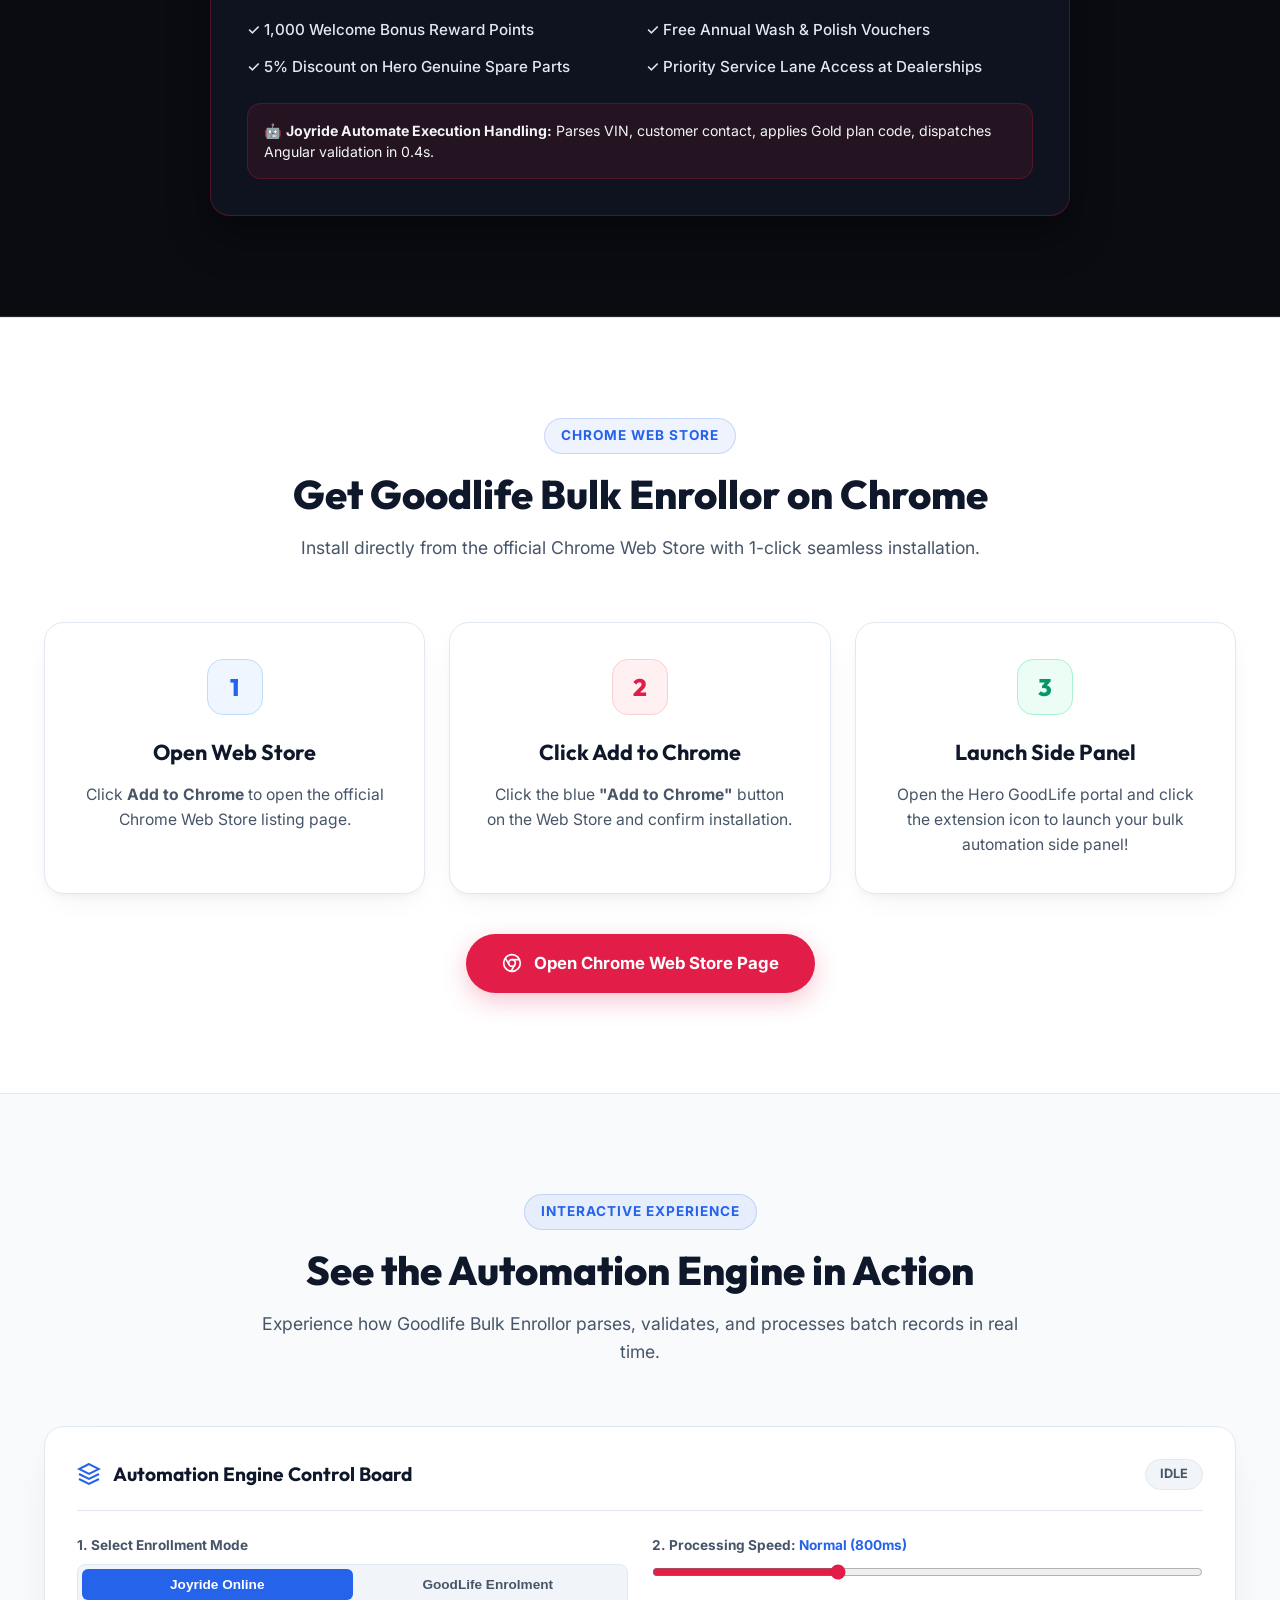
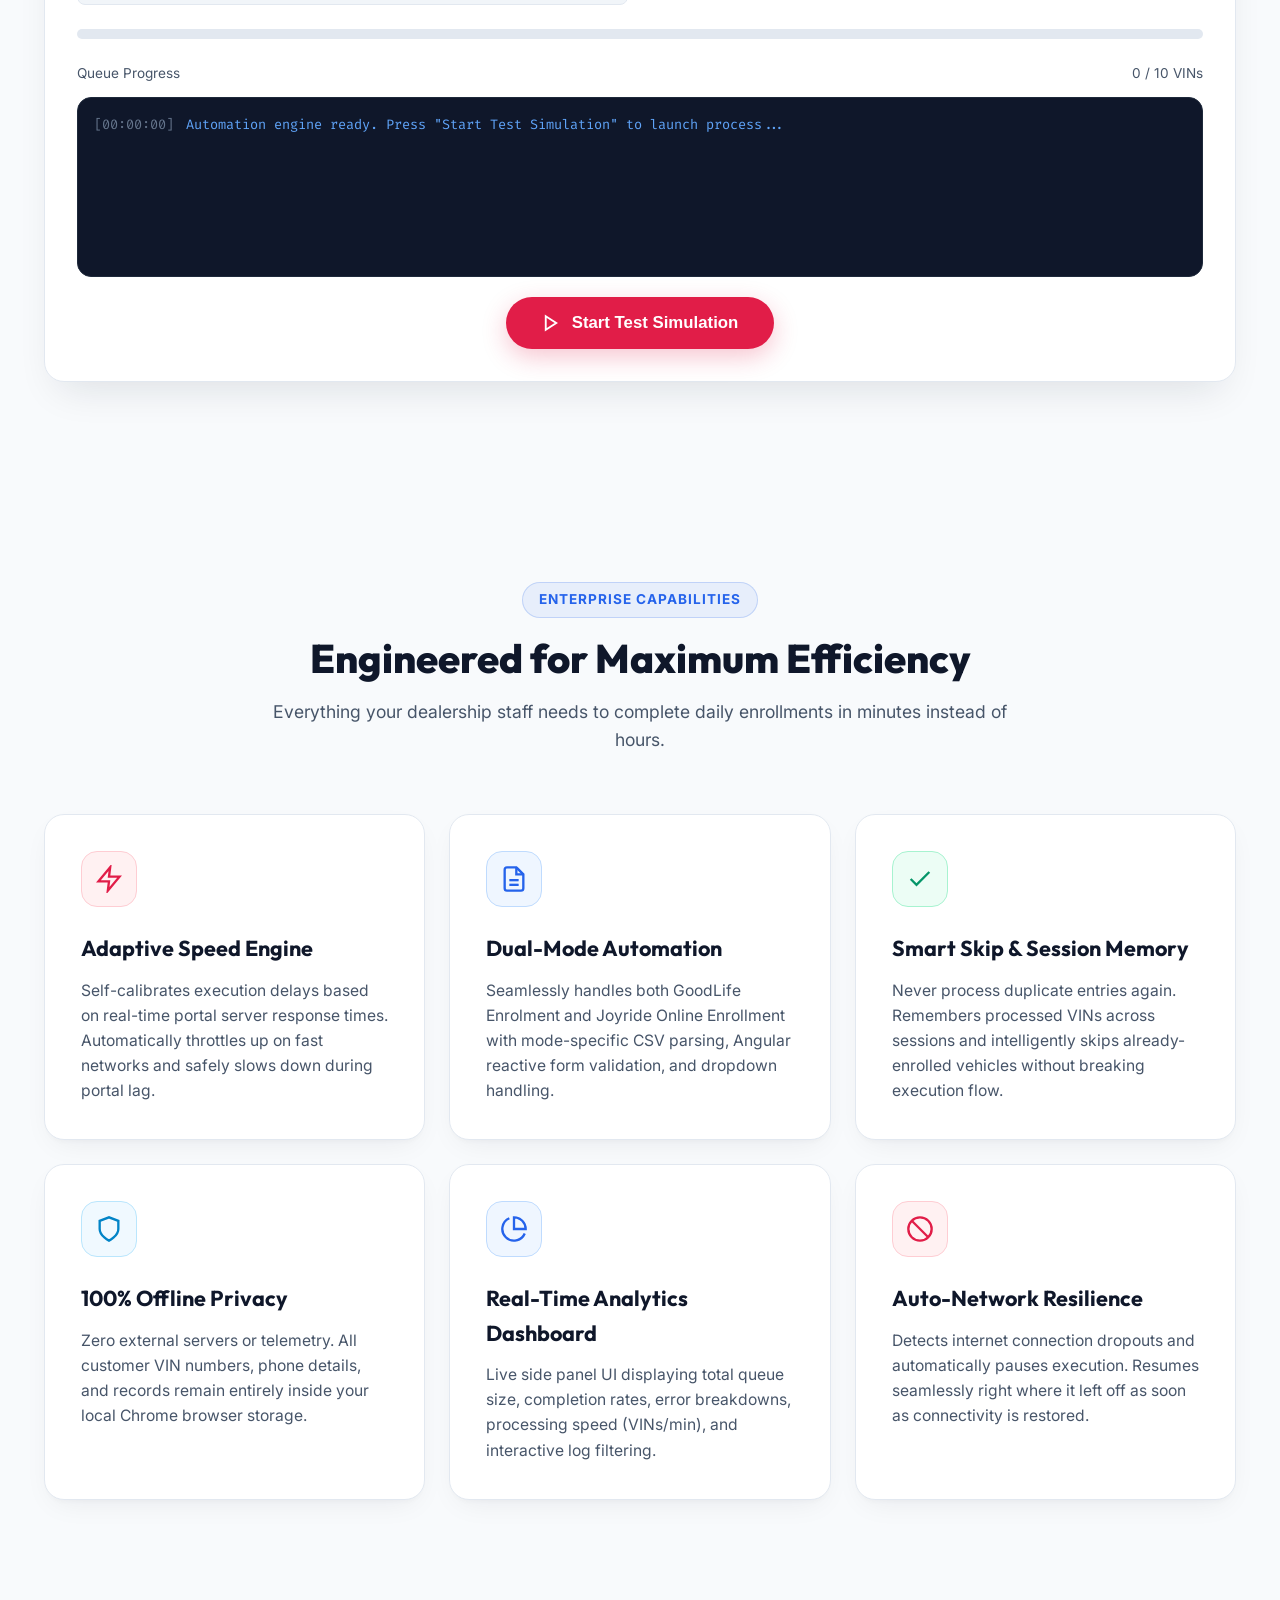
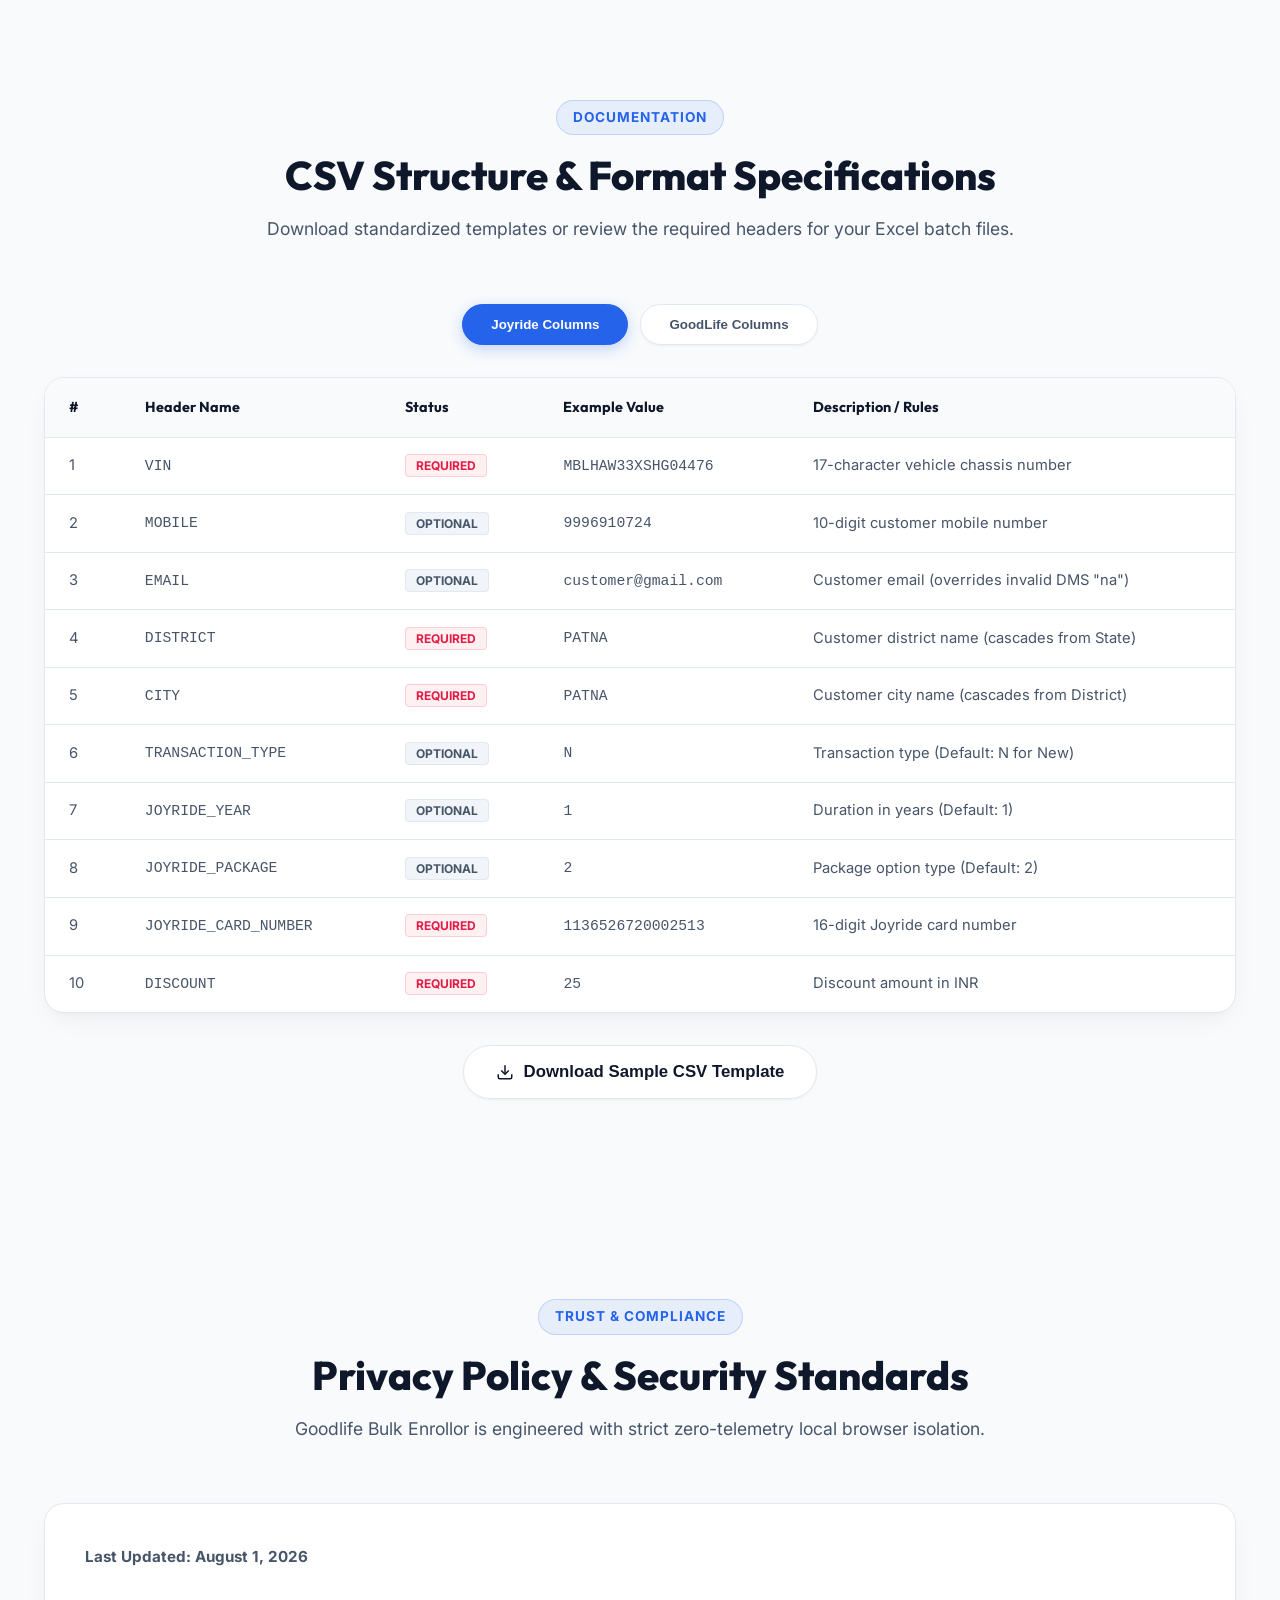
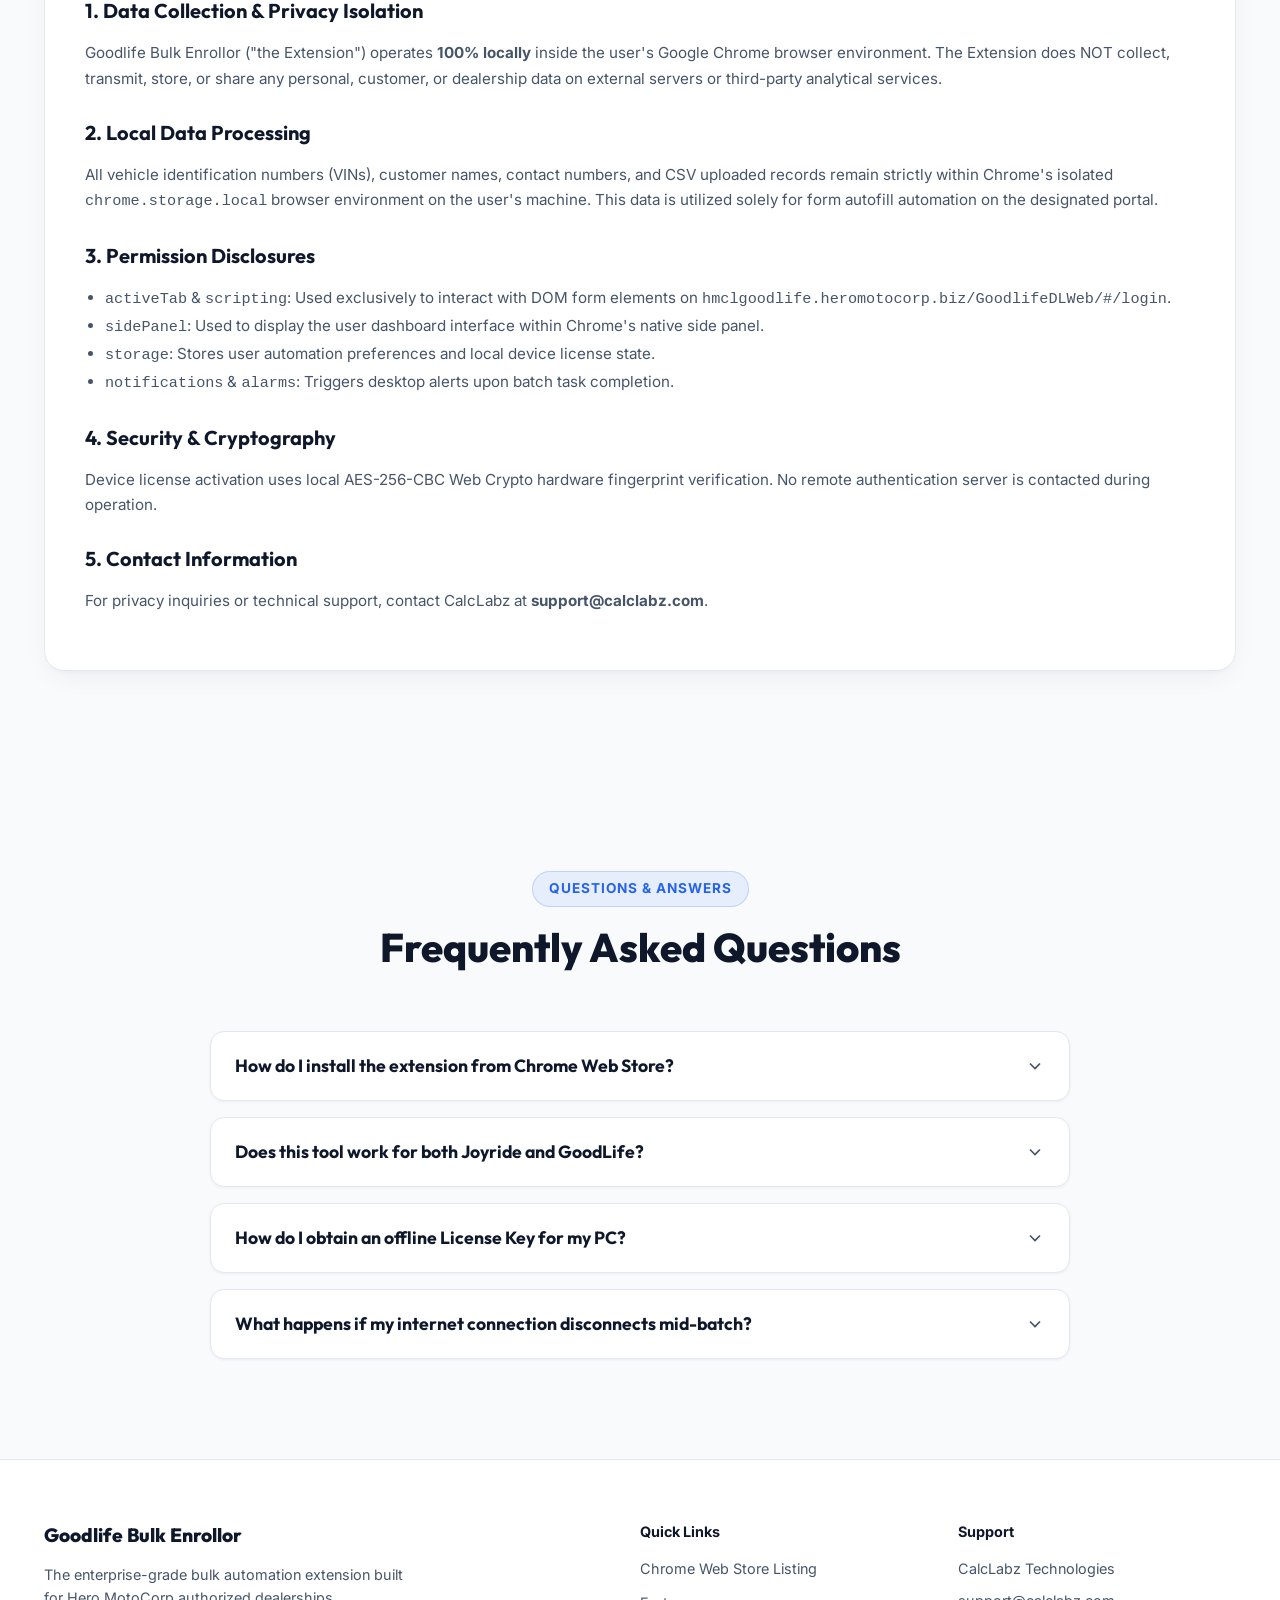
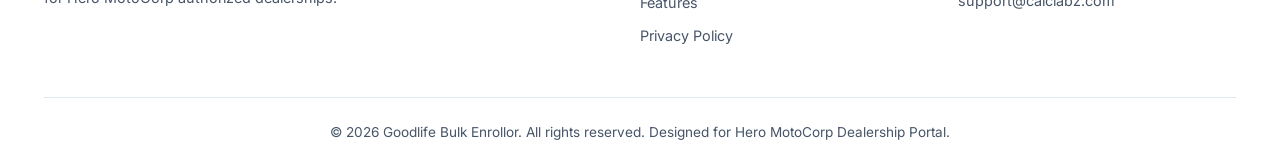
==== commit d4f98d28: "feat: add 10-column Joyride template, XML Spreadsheet ss:Index parser, smart field skipping, extensi" ====
--- a/legacy-static/index.html
+++ b/legacy-static/index.html
@@ -398,36 +398,71 @@
               <td>1</td>
               <td><code>VIN</code></td>
               <td><span class="req-badge req-yes">Required</span></td>
-              <td><code>MBLHA10EDBHK12041</code></td>
+              <td><code>MBLHAW33XSHG04476</code></td>
               <td>17-character vehicle chassis number</td>
             </tr>
             <tr>
               <td>2</td>
-              <td><code>REG_NO</code></td>
+              <td><code>MOBILE</code></td>
               <td><span class="req-badge req-no">Optional</span></td>
-              <td><code>MH02AB1234</code></td>
-              <td>Vehicle registration number</td>
+              <td><code>9996910724</code></td>
+              <td>10-digit customer mobile number</td>
             </tr>
             <tr>
               <td>3</td>
-              <td><code>COUPON_NO</code></td>
+              <td><code>EMAIL</code></td>
               <td><span class="req-badge req-no">Optional</span></td>
-              <td><code>CPN998877</code></td>
-              <td>Joyride scratch coupon number</td>
+              <td><code>customer@gmail.com</code></td>
+              <td>Customer email (overrides invalid DMS "na")</td>
             </tr>
             <tr>
               <td>4</td>
-              <td><code>EMPLOYEE_CODE</code></td>
+              <td><code>DISTRICT</code></td>
+              <td><span class="req-badge req-yes">Required</span></td>
+              <td><code>PATNA</code></td>
+              <td>Customer district name (cascades from State)</td>
+            </tr>
+            <tr>
+              <td>5</td>
+              <td><code>CITY</code></td>
+              <td><span class="req-badge req-yes">Required</span></td>
+              <td><code>PATNA</code></td>
+              <td>Customer city name (cascades from District)</td>
+            </tr>
+            <tr>
+              <td>6</td>
+              <td><code>TRANSACTION_TYPE</code></td>
               <td><span class="req-badge req-no">Optional</span></td>
-              <td><code>EMP101</code></td>
-              <td>Dealership salesperson referral code</td>
-            </tr>
-            <tr>
-              <td>5</td>
-              <td><code>PLAN_YEAR</code></td>
+              <td><code>N</code></td>
+              <td>Transaction type (Default: N for New)</td>
+            </tr>
+            <tr>
+              <td>7</td>
+              <td><code>JOYRIDE_YEAR</code></td>
               <td><span class="req-badge req-no">Optional</span></td>
               <td><code>1</code></td>
-              <td>Duration of plan (Default: 1 Year)</td>
+              <td>Duration in years (Default: 1)</td>
+            </tr>
+            <tr>
+              <td>8</td>
+              <td><code>JOYRIDE_PACKAGE</code></td>
+              <td><span class="req-badge req-no">Optional</span></td>
+              <td><code>2</code></td>
+              <td>Package option type (Default: 2)</td>
+            </tr>
+            <tr>
+              <td>9</td>
+              <td><code>JOYRIDE_CARD_NUMBER</code></td>
+              <td><span class="req-badge req-yes">Required</span></td>
+              <td><code>1136526720002513</code></td>
+              <td>16-digit Joyride card number</td>
+            </tr>
+            <tr>
+              <td>10</td>
+              <td><code>DISCOUNT</code></td>
+              <td><span class="req-badge req-yes">Required</span></td>
+              <td><code>25</code></td>
+              <td>Discount amount in INR</td>
             </tr>
           </tbody>
         </table>
